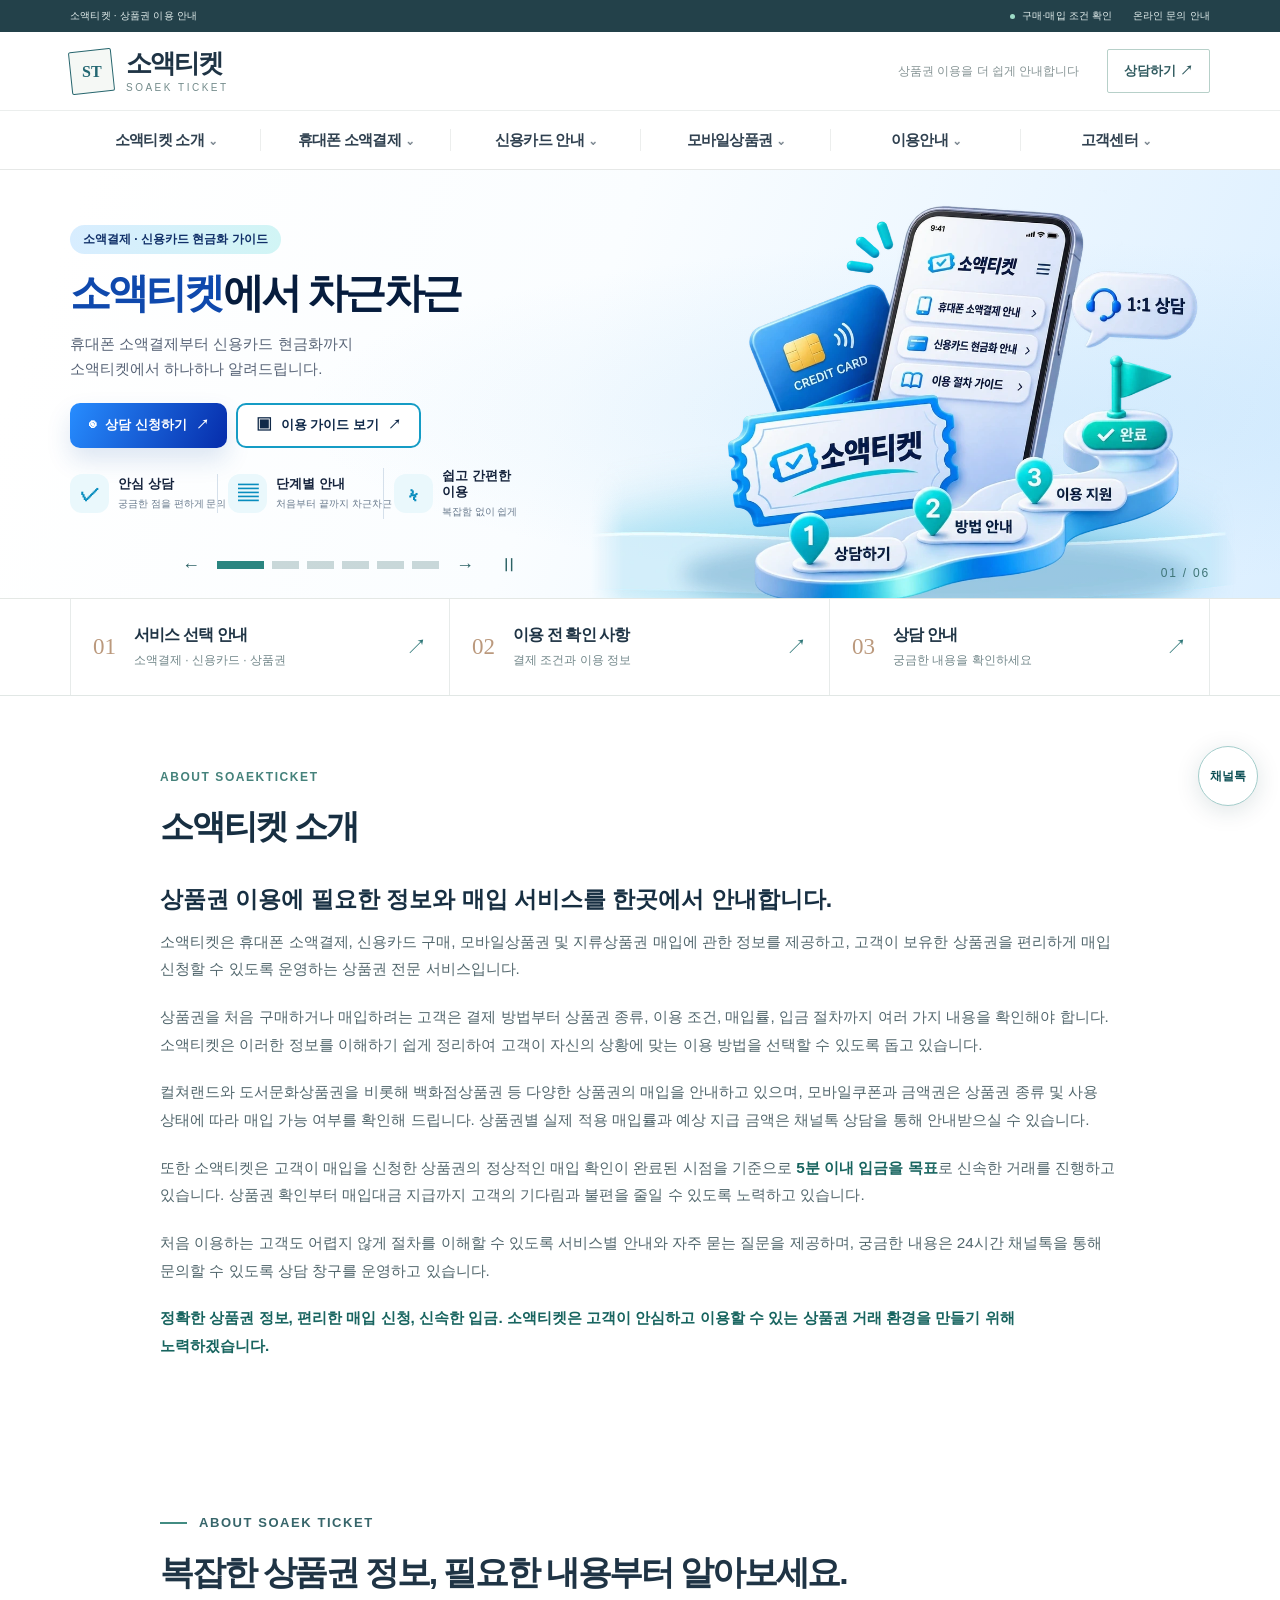
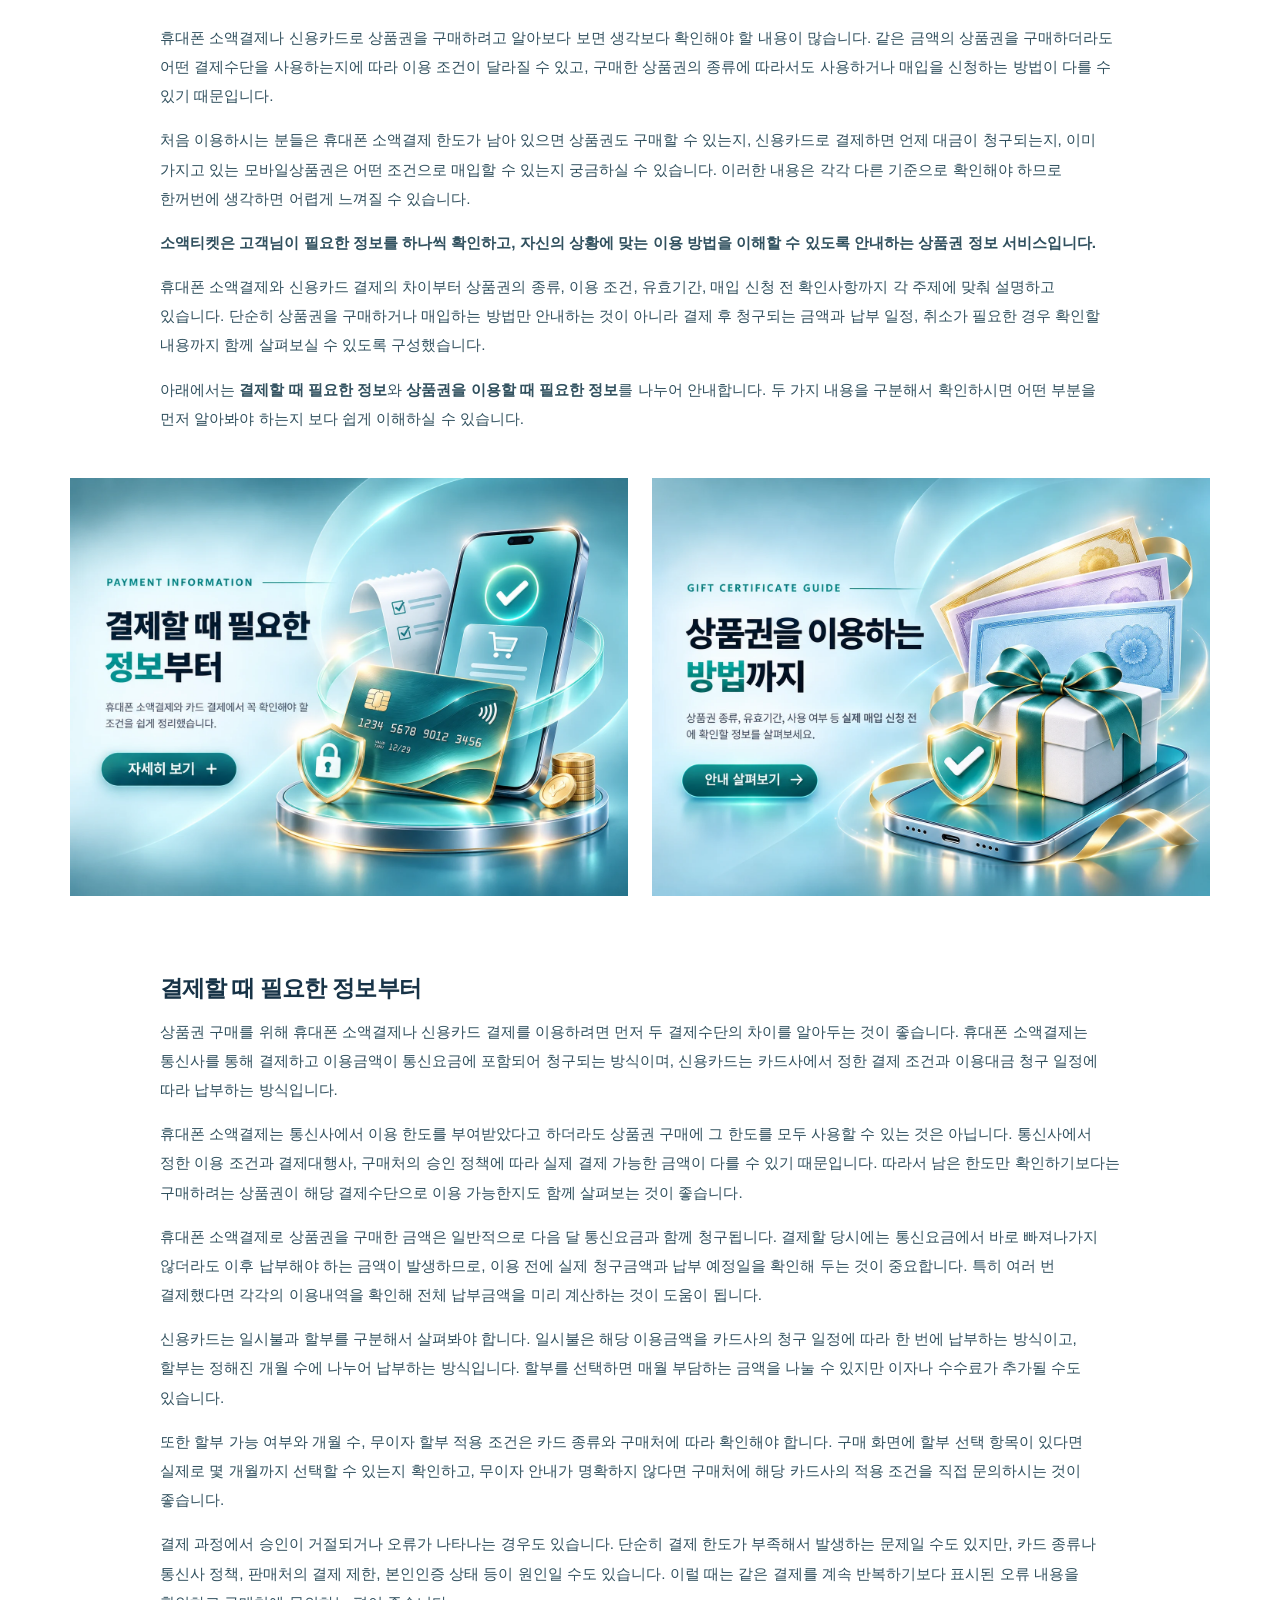
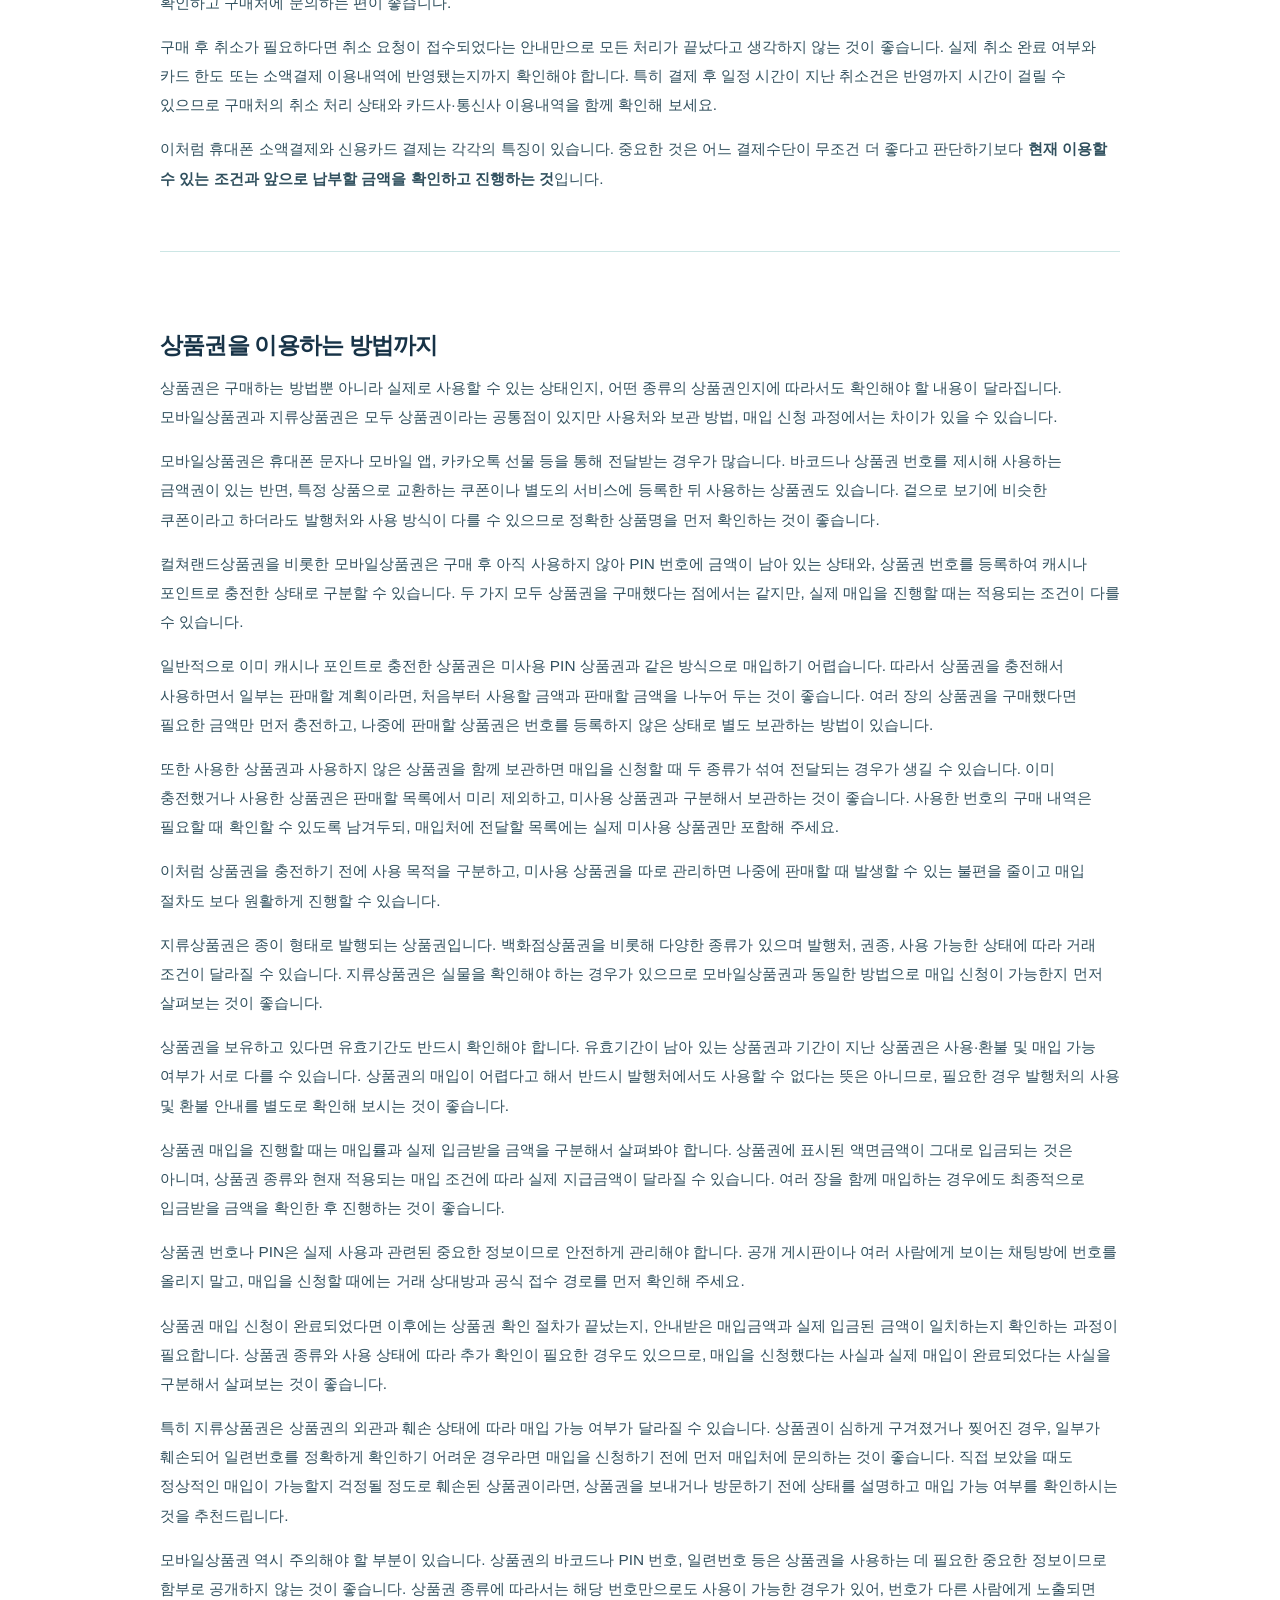
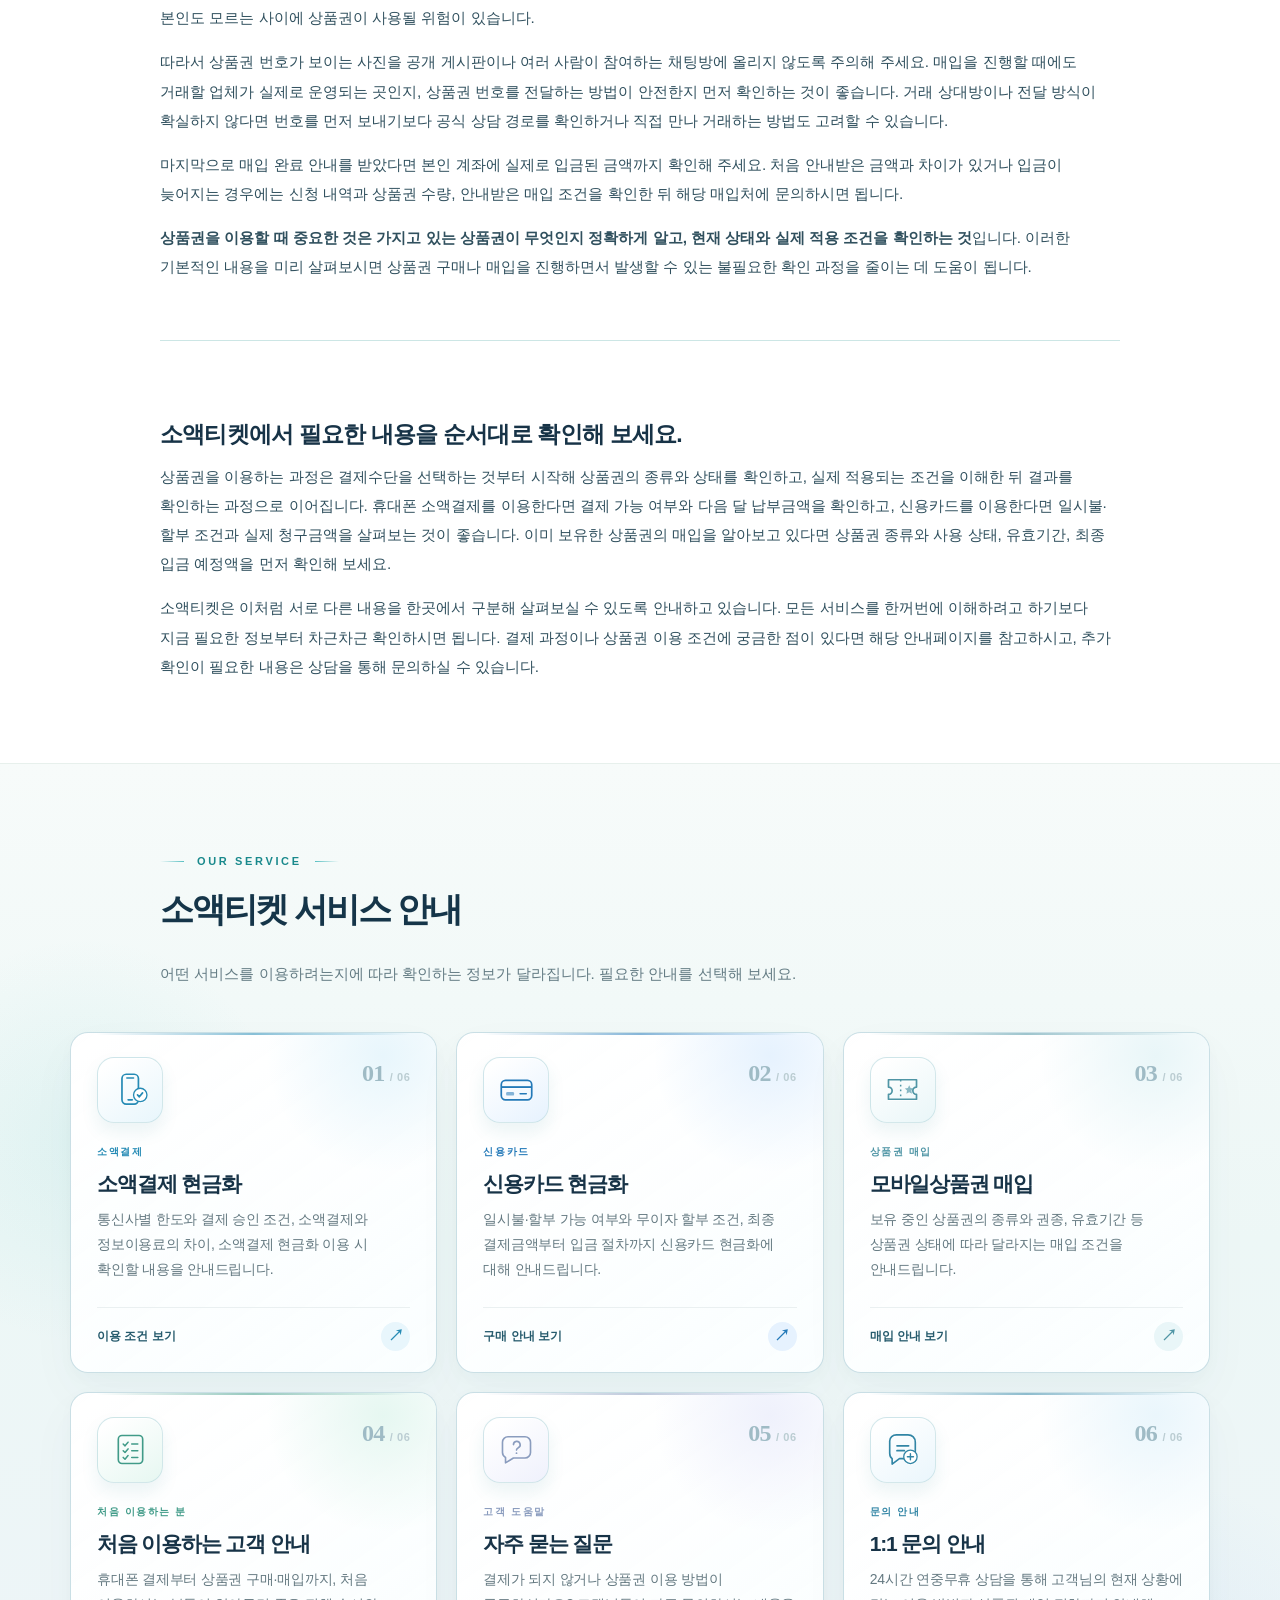
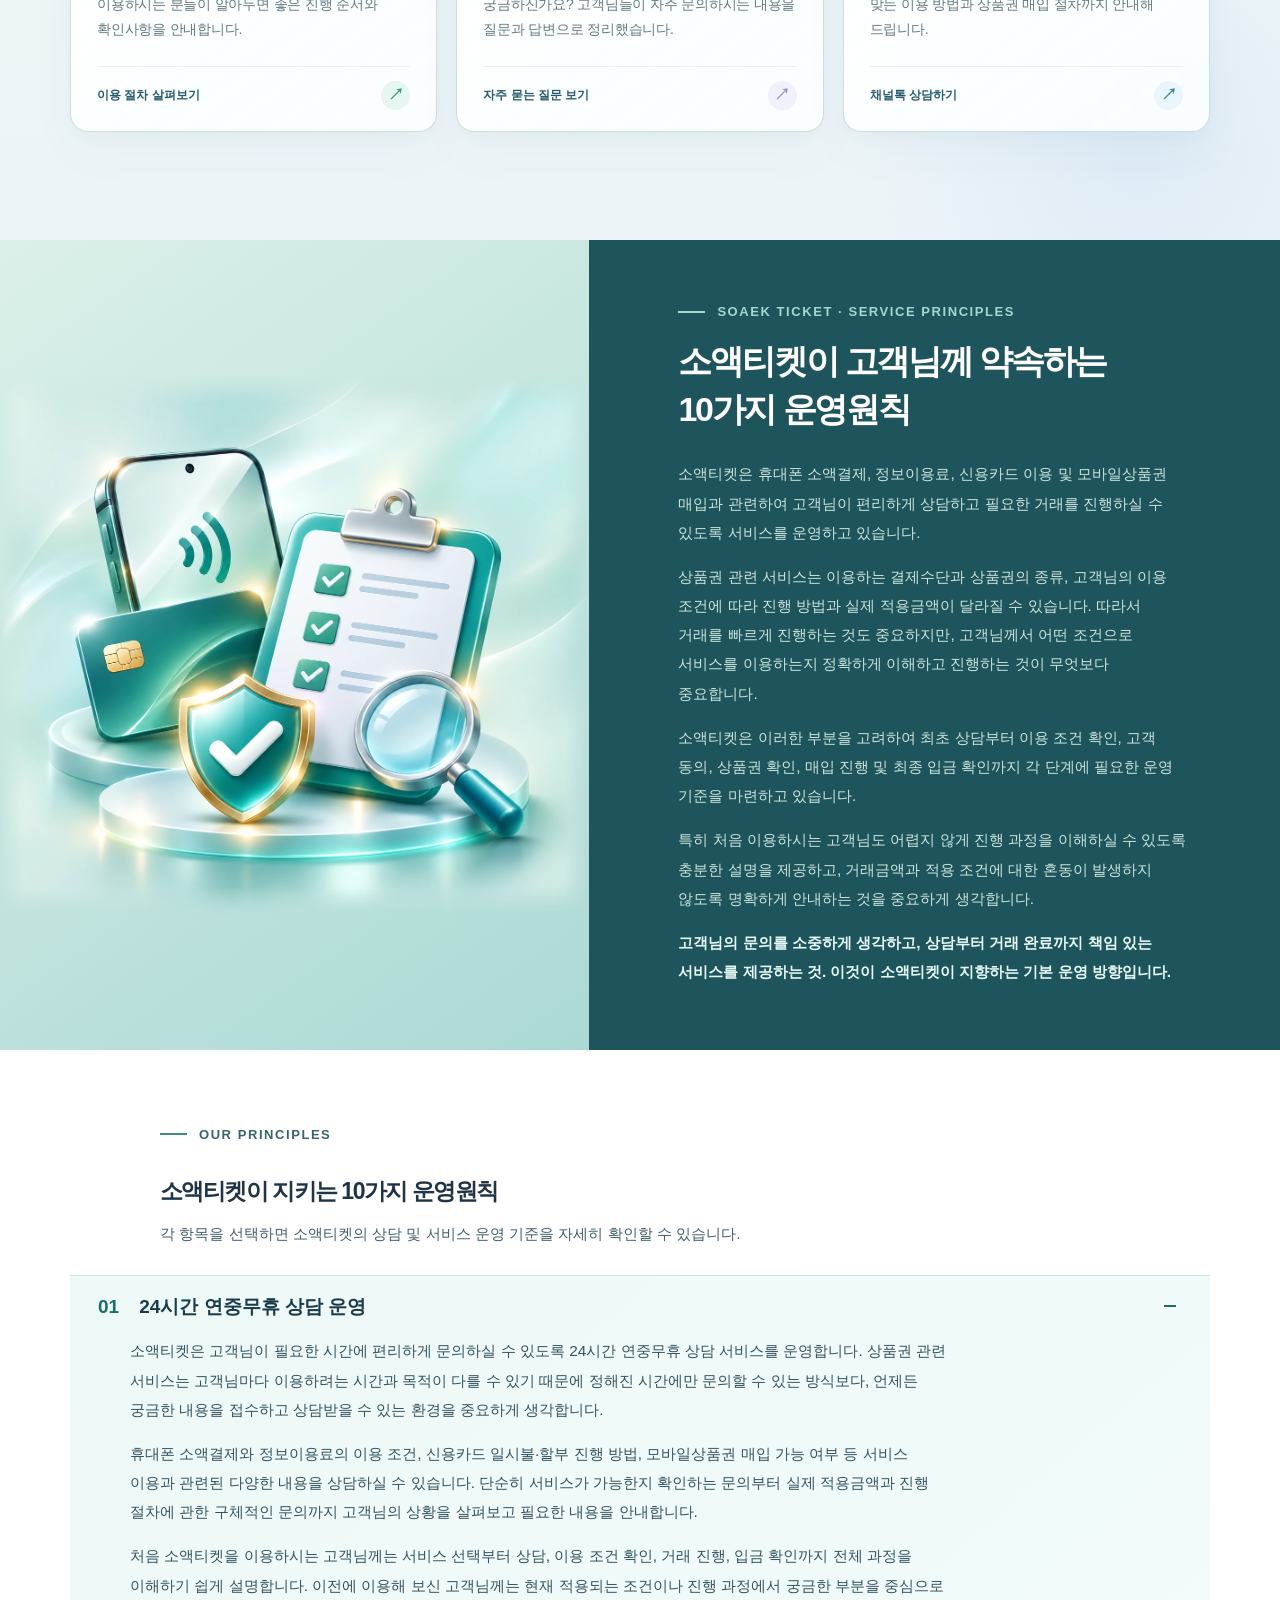
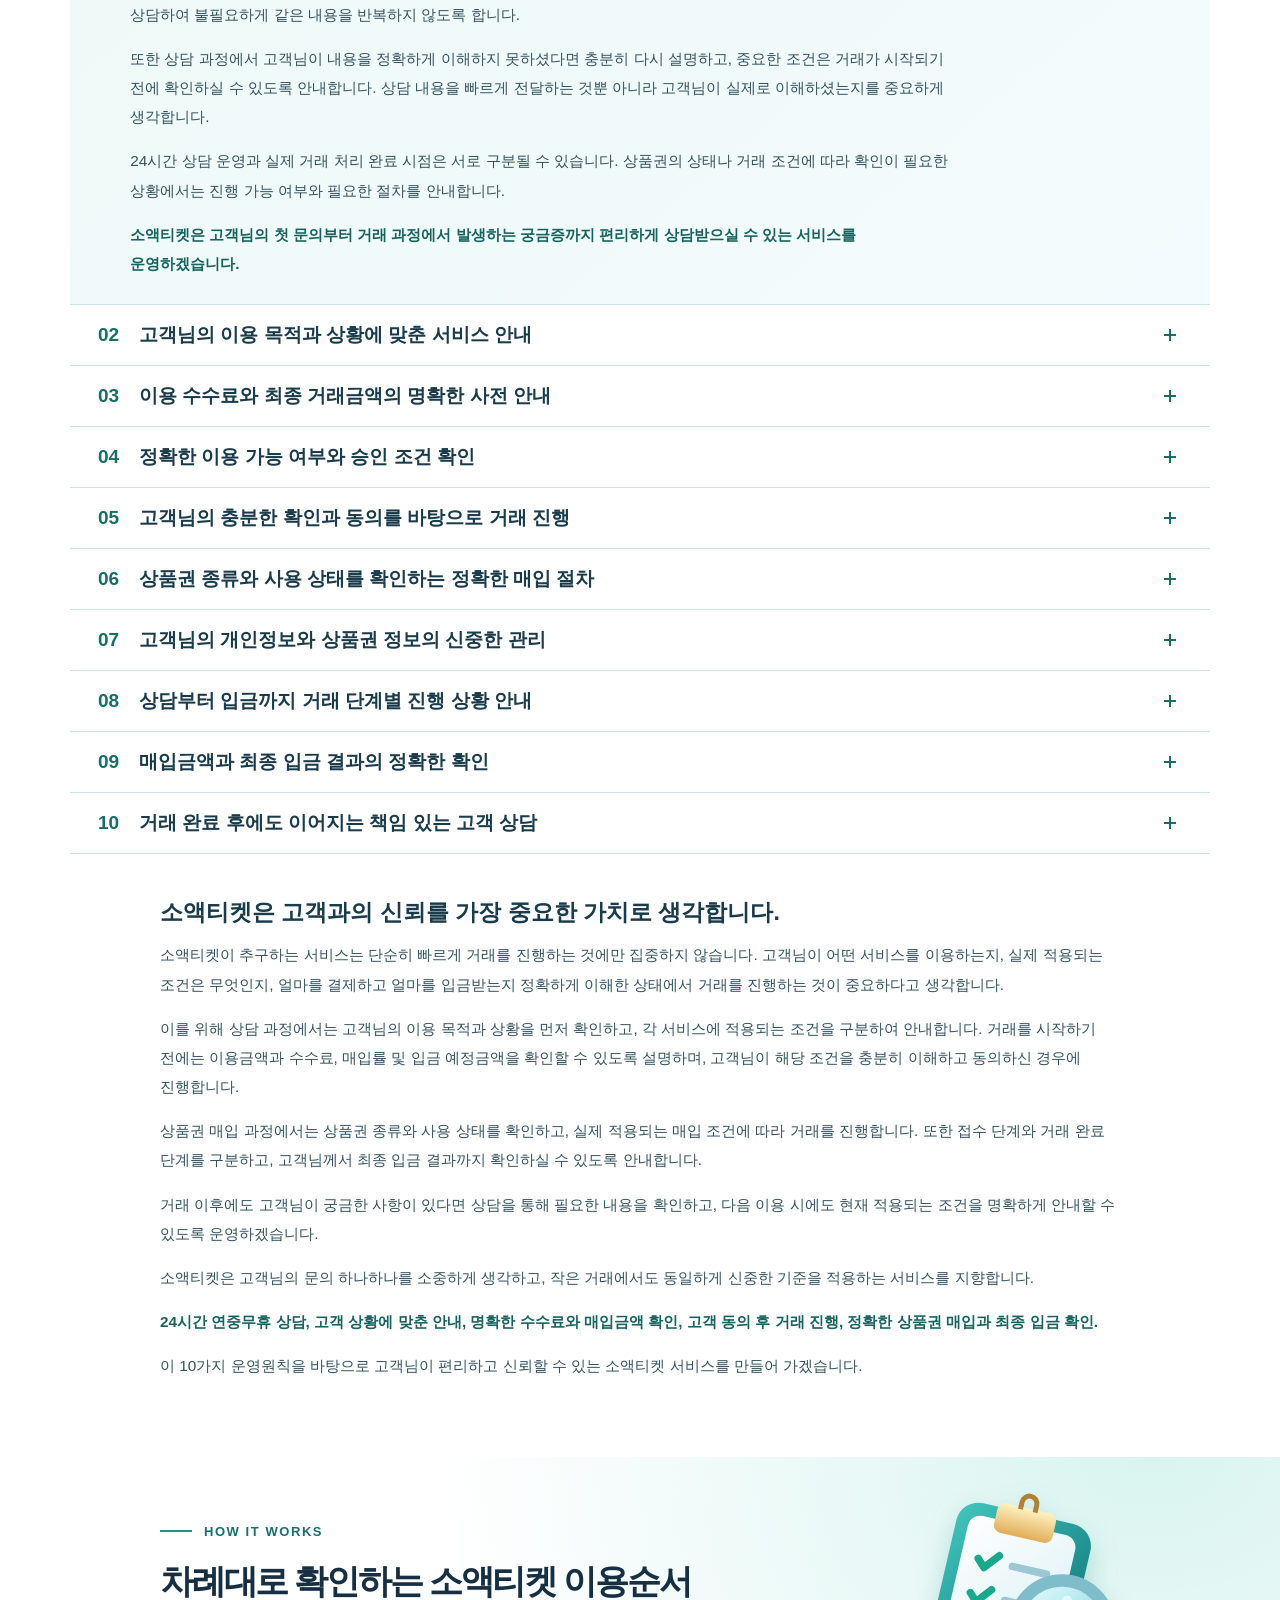
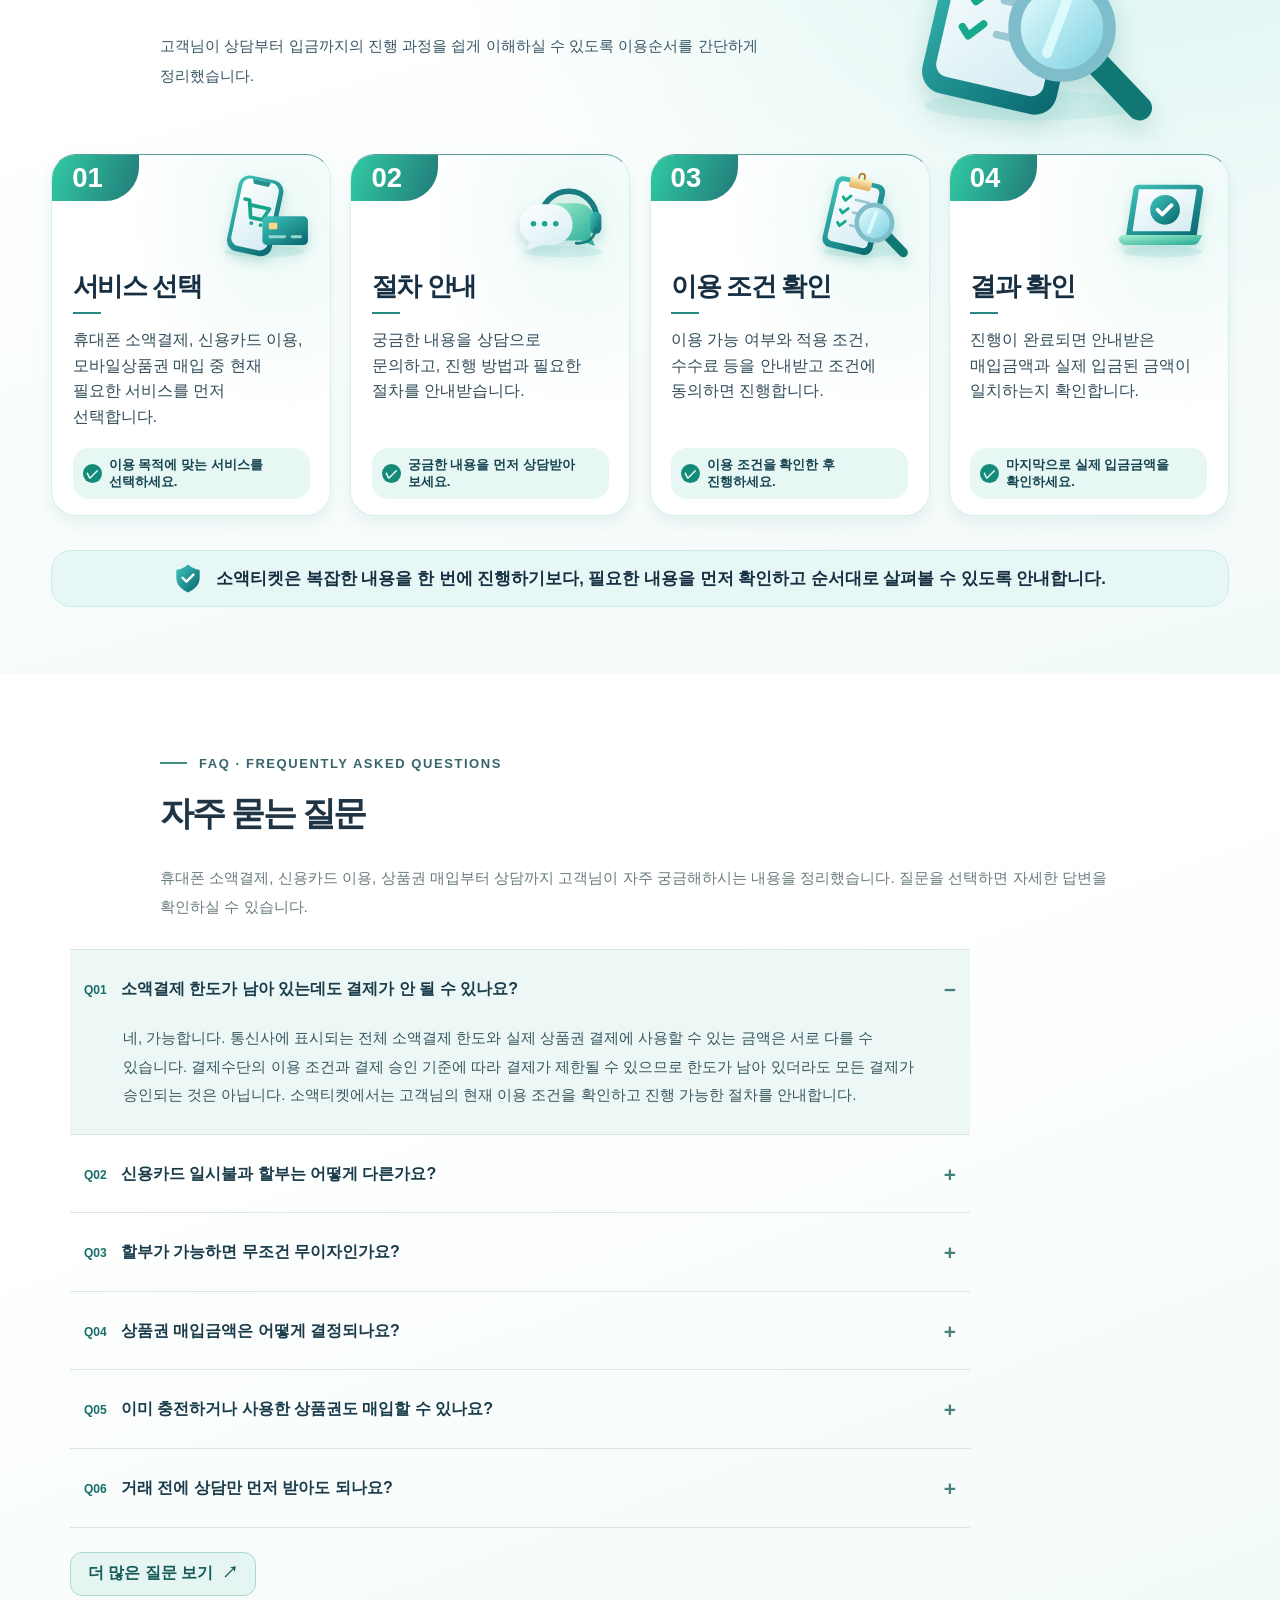
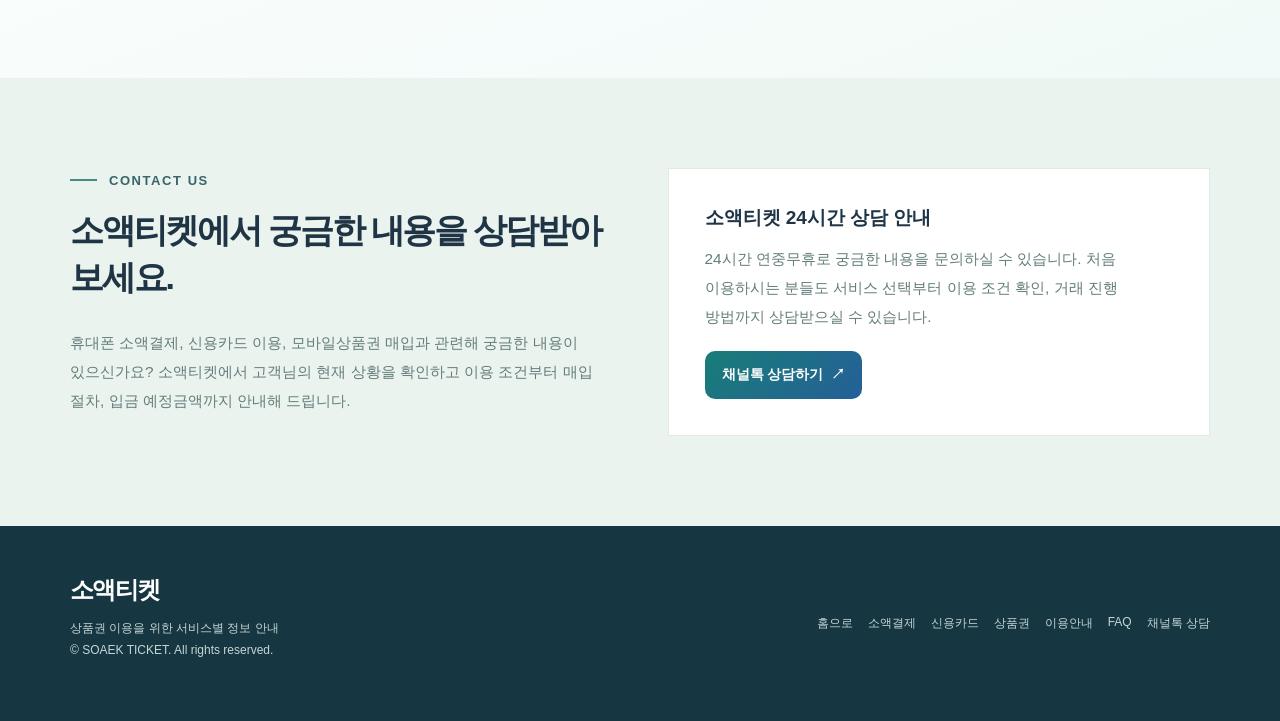
==== public/index.html @ 2aca32f8 "Add standalone Soaekticket introduction section" ====
<!DOCTYPE html><html lang="ko"><head><meta charset="utf-8"><meta name="viewport" content="width=device-width, initial-scale=1"><meta name="theme-color" content="#23414a"><meta name="robots" content="noindex,nofollow"><title>상품권 이용 안내 | 소액티켓</title><meta name="description" content="휴대폰 소액결제, 신용카드 상품권 구매, 모바일상품권 매입을 소액티켓에서 안내합니다."><link rel="stylesheet" href="assets/site.css"><script src="assets/site.js" defer></script></head><body><div class="utility"><div class="wrap"><span>소액티켓 · 상품권 이용 안내</span><div class="line"><span><i class="dot"></i>구매·매입 조건 확인</span><a href="faq.html#contact">온라인 문의 안내</a></div></div></div><header class="header site-header"><div class="wrap header-in brand-header"><a class="brand" href="index.html" aria-label="소액티켓 메인으로 이동"><span aria-hidden="true" class="brand-mark"><span>ST</span></span><span><span class="brand-name">소액티켓</span><span class="brand-en" style="display:block">SOAEK TICKET</span></span></a><div class="header-right"><span class="header-quiet">상품권 이용을 더 쉽게 안내합니다</span><a class="header-cta" href="https://koreagiftcard.channel.io/home?page=소액티켓" target="_blank" rel="noopener noreferrer" data-channel-talk>상담하기 <span aria-hidden="true">↗</span></a></div><button class="menu-toggle mobile-nav-toggle" aria-controls="menu-shell" aria-expanded="false" aria-label="전체 메뉴 열기" type="button"><span></span><span></span><span></span></button></div><div class="menu-shell" id="menu-shell"><nav class="primary-navigation wrap" aria-label="전체 서비스 메뉴"><div class="primary-item" data-menu-group="brand"><button type="button" class="primary-tab" data-menu-trigger="brand" aria-expanded="false" aria-controls="mega-menu">소액티켓 소개<span class="tab-caret" aria-hidden="true">⌄</span></button><div class="mobile-submenu"><a class="mobile-sub-link" href="/#about-soaekticket">소액티켓 소개</a><a class="mobile-sub-link" href="index.html#standards">서비스 운영 원칙</a><a class="mobile-sub-link" href="/#process">소액티켓 이용순서</a></div></div><div class="primary-item" data-menu-group="mobile"><button type="button" class="primary-tab" data-menu-trigger="mobile" aria-expanded="false" aria-controls="mega-menu">휴대폰 소액결제<span class="tab-caret" aria-hidden="true">⌄</span></button><div class="mobile-submenu"><a class="mobile-sub-link" href="mobile-payment.html#overview">서비스 안내</a><a class="mobile-sub-link" href="mobile-payment.html#limits">결제 한도</a><a class="mobile-sub-link" href="mobile-payment.html#troubleshooting">승인 제한·오류</a><a class="mobile-sub-link" href="mobile-payment.html#billing">청구·납부 정보</a></div></div><div class="primary-item" data-menu-group="credit"><button type="button" class="primary-tab" data-menu-trigger="credit" aria-expanded="false" aria-controls="mega-menu">신용카드 안내<span class="tab-caret" aria-hidden="true">⌄</span></button><div class="mobile-submenu"><a class="mobile-sub-link" href="credit-card.html#overview">상품권 카드 구매</a><a class="mobile-sub-link" href="credit-card.html#methods">일시불·할부 안내</a><a class="mobile-sub-link" href="credit-card.html#fees">결제 금액·무이자</a><a class="mobile-sub-link" href="credit-card.html#supported">카드별 이용 조건</a></div></div><div class="primary-item" data-menu-group="gift"><button type="button" class="primary-tab" data-menu-trigger="gift" aria-expanded="false" aria-controls="mega-menu">모바일상품권<span class="tab-caret" aria-hidden="true">⌄</span></button><div class="mobile-submenu"><a class="mobile-sub-link" href="giftcard.html#overview">상품권 매입 안내</a><a class="mobile-sub-link" href="giftcard.html#types">상품권 종류·권종</a><a class="mobile-sub-link" href="giftcard.html#condition">유효기간·사용 상태</a><a class="mobile-sub-link" href="giftcard.html#payout">매입금액·입금 확인</a></div></div><div class="primary-item" data-menu-group="usage"><button type="button" class="primary-tab" data-menu-trigger="usage" aria-expanded="false" aria-controls="mega-menu">이용안내<span class="tab-caret" aria-hidden="true">⌄</span></button><div class="mobile-submenu"><a class="mobile-sub-link" href="guide.html#steps">전체 이용 절차</a><a class="mobile-sub-link" href="guide.html#before">이용 전 점검</a><a class="mobile-sub-link" href="guide.html#result">거래 결과 확인</a><a class="mobile-sub-link" href="guide.html#privacy">안전한 정보 전달</a></div></div><div class="primary-item" data-menu-group="support"><button type="button" class="primary-tab" data-menu-trigger="support" aria-expanded="false" aria-controls="mega-menu">고객센터<span class="tab-caret" aria-hidden="true">⌄</span></button><div class="mobile-submenu"><a class="mobile-sub-link" href="faq.html#questions">자주 묻는 질문</a><a class="mobile-sub-link" href="faq.html#contact">상담 안내</a></div></div></nav><div class="mega-menu" id="mega-menu" aria-hidden="true"><div class="mega-menu-inner wrap"><div class="mega-grid"><section class="mega-column" data-menu-column="brand" aria-label="소액티켓 소개"><a class="mega-col-heading" href="index.html#about">소액티켓 소개</a><div class="mega-list"><a class="mega-sub-link" href="/#about-soaekticket">소액티켓 소개</a><a class="mega-sub-link" href="index.html#standards">서비스 운영 원칙</a><a class="mega-sub-link" href="/#process">소액티켓 이용순서</a></div></section><section class="mega-column" data-menu-column="mobile" aria-label="휴대폰 소액결제"><a class="mega-col-heading" href="mobile-payment.html#overview">휴대폰 소액결제</a><div class="mega-list"><a class="mega-sub-link" href="mobile-payment.html#overview">서비스 안내</a><a class="mega-sub-link" href="mobile-payment.html#limits">결제 한도</a><a class="mega-sub-link" href="mobile-payment.html#troubleshooting">승인 제한·오류</a><a class="mega-sub-link" href="mobile-payment.html#billing">청구·납부 정보</a></div></section><section class="mega-column" data-menu-column="credit" aria-label="신용카드 안내"><a class="mega-col-heading" href="credit-card.html#overview">신용카드 안내</a><div class="mega-list"><a class="mega-sub-link" href="credit-card.html#overview">상품권 카드 구매</a><a class="mega-sub-link" href="credit-card.html#methods">일시불·할부 안내</a><a class="mega-sub-link" href="credit-card.html#fees">결제 금액·무이자</a><a class="mega-sub-link" href="credit-card.html#supported">카드별 이용 조건</a></div></section><section class="mega-column" data-menu-column="gift" aria-label="모바일상품권"><a class="mega-col-heading" href="giftcard.html#overview">모바일상품권</a><div class="mega-list"><a class="mega-sub-link" href="giftcard.html#overview">상품권 매입 안내</a><a class="mega-sub-link" href="giftcard.html#types">상품권 종류·권종</a><a class="mega-sub-link" href="giftcard.html#condition">유효기간·사용 상태</a><a class="mega-sub-link" href="giftcard.html#payout">매입금액·입금 확인</a></div></section><section class="mega-column" data-menu-column="usage" aria-label="이용안내"><a class="mega-col-heading" href="guide.html#steps">이용안내</a><div class="mega-list"><a class="mega-sub-link" href="guide.html#steps">전체 이용 절차</a><a class="mega-sub-link" href="guide.html#before">이용 전 점검</a><a class="mega-sub-link" href="guide.html#result">거래 결과 확인</a><a class="mega-sub-link" href="guide.html#privacy">안전한 정보 전달</a></div></section><section class="mega-column" data-menu-column="support" aria-label="고객센터"><a class="mega-col-heading" href="faq.html#questions">고객센터</a><div class="mega-list"><a class="mega-sub-link" href="faq.html#questions">자주 묻는 질문</a><a class="mega-sub-link" href="faq.html#contact">상담 안내</a></div></section></div></div></div></div></header><main id="top" class="home-document">
<section aria-label="소액티켓 대표 배너" class="hero">
<div aria-hidden="false" class="hero-slide hero-slide-intro hero-slide-original on">
  <div class="hero-inner">
    <div class="hero-copy">
      <div class="hero-over hero-over-pill">소액결제 · 신용카드 현금화 가이드</div>
      <h1 class="hero-reference-title"><em>소액티켓</em>에서 차근차근</h1>
      <p class="hero-desc">휴대폰 소액결제부터 신용카드 현금화까지<br>소액티켓에서 하나하나 알려드립니다.</p>
      <div class="hero-intro-actions">
        <a class="hero-cta hero-cta-primary" href="faq.html#contact"><span class="hero-cta-ico" aria-hidden="true">◉</span> 상담 신청하기 <span aria-hidden="true">↗</span></a>
        <a class="hero-cta hero-cta-secondary" href="guide.html#steps"><span class="hero-cta-ico" aria-hidden="true">▣</span> 이용 가이드 보기 <span aria-hidden="true">↗</span></a>
      </div>
      <div class="hero-intro-trust" aria-label="소액티켓 서비스 안내">
        <span><b class="hero-trust-icon">✓</b><span><strong>안심 상담</strong><small>궁금한 점을 편하게 문의</small></span></span>
        <span><b class="hero-trust-icon">▤</b><span><strong>단계별 안내</strong><small>처음부터 끝까지 차근차근</small></span></span>
        <span><b class="hero-trust-icon">ϟ</b><span><strong>쉽고 간편한 이용</strong><small>복잡함 없이 쉽게</small></span></span>
      </div>
    </div>
    <div class="hero-intro-art">
      <img src="assets/soaekticket-hero-01.webp" alt="소액티켓 휴대폰, 카드, 상품권과 3단계 이용 흐름을 표현한 3D 일러스트" width="1200" height="800">
    </div>
  </div>
</div>
<div aria-hidden="true" class="hero-slide" data-color="peach"><div class="hero-inner"><div class="hero-copy"><div class="hero-over">MOBILE PAYMENT</div><h1>휴대폰으로 결제하기 전,<br/><em>가능한 조건부터</em><br/>확인하세요.</h1><p class="hero-desc">남은 소액결제 한도와 실제 결제 승인 여부는 다를 수 있습니다.<br/>구매 전 확인할 사항을 쉽게 안내합니다.</p><a class="hero-link" href="mobile-payment.html#overview">소액결제 안내 보기 <strong>↗</strong></a></div><div class="hero-payment-art"><img src="assets/soaekticket-hero-02.webp" width="800" height="540" alt="스마트폰과 카드로 표현한 휴대폰 소액결제 이용 안내"></div></div></div>
<div aria-hidden="true" class="hero-slide" data-color="blue"><div class="hero-inner"><div class="hero-copy"><div class="hero-over">CREDIT CARD GUIDE</div><h1>일시불과 할부,<br/><em>카드 결제 방식의</em><br/>차이를 알아보세요.</h1><p class="hero-desc">사용할 카드와 결제 조건, 청구 시점까지.<br/>상품권 구매 전에 필요한 내용을 정리했습니다.</p><a class="hero-link" href="credit-card.html#overview">신용카드 안내 보기 <strong>↗</strong></a></div><div class="hero-credit-art"><img src="assets/soaekticket-hero-03.webp" width="1254" height="1065" alt="신용카드와 달력으로 표현한 카드 결제 안내"></div></div></div>
<div aria-hidden="true" class="hero-slide" data-color="lavender"><div class="hero-inner"><div class="hero-copy"><div class="hero-over">GIFT CERTIFICATE</div><h1>받아두었던 상품권,<br/><em>사용 상태와 권종을</em><br/>살펴보세요.</h1><p class="hero-desc">모바일상품권과 지류상품권의 종류, 유효기간, 사용 상태에 따라<br/>매입 가능 여부와 조건이 달라질 수 있습니다.</p><a class="hero-link" href="giftcard.html#overview">상품권 매입 안내 <strong>↗</strong></a></div><div class="hero-scene hero-slide04-art">
  <img src="assets/soaekticket-hero-04.webp" width="1135" height="560"
       alt="모바일상품권과 지류상품권의 종류, 사용 상태와 유효기간 확인을 표현한 3D 이미지"
       decoding="async" />
</div></div></div>
<div aria-hidden="true" class="hero-slide" data-color="sand"><div class="hero-inner"><div class="hero-copy"><div class="hero-over">HOW TO USE</div><h1>처음 이용하셔도<br/><em>순서대로 따라가면</em><br/>어렵지 않습니다.</h1><p class="hero-desc">정보 확인부터 상담, 조건 안내, 결과 확인까지.<br/>필요한 절차를 단계별로 살펴보세요.</p><a class="hero-link" href="guide.html#steps">이용 절차 확인하기 <strong>↗</strong></a></div><div class="hero-guide-art"><img src="assets/soaekticket-hero-05.webp" width="1175" height="628" alt="체크리스트와 세 단계로 표현한 소액티켓 이용 절차" decoding="async"></div></div></div>
<div aria-hidden="true" class="hero-slide" data-color="green"><div class="hero-inner"><div class="hero-copy"><div class="hero-over">HERE TO HELP</div><h1>궁금한 내용이 있다면<br/><em>먼저 확인하고</em><br/>결정하세요.</h1><p class="hero-desc">정확한 거래 조건을 확인하는 과정이 우선입니다.<br/>소액티켓은 이해하기 쉬운 상품권 정보 안내를 지향합니다.</p><a class="hero-link" href="faq.html#questions">자주 묻는 질문 보기 <strong>↗</strong></a></div><div class="hero-faq-art"><img src="assets/soaekticket-hero-06.webp" width="1310" height="724" alt="노트북과 체크리스트로 표현한 자주 묻는 질문 안내" decoding="async"></div></div></div>
<div class="hero-controls"><button aria-label="이전 배너" id="prev">←</button><div aria-label="배너 선택" class="hero-dots" role="tablist"></div><button aria-label="다음 배너" id="next">→</button><button aria-label="자동 넘김 일시정지" id="pause">Ⅱ</button></div><span class="hero-index"><span id="current">01</span> / 06</span>
</section>
<div class="quick-strip"><div class="wrap"><a href="#services"><span class="quick-num">01</span><span><b>서비스 선택 안내</b><small>소액결제 · 신용카드 · 상품권</small></span><span class="quick-arrow">↗</span></a><a href="#standards"><span class="quick-num">02</span><span><b>이용 전 확인 사항</b><small>결제 조건과 이용 정보</small></span><span class="quick-arrow">↗</span></a><a href="#contact"><span class="quick-num">03</span><span><b>상담 안내</b><small>궁금한 내용을 확인하세요</small></span><span class="quick-arrow">↗</span></a></div></div>
<section class="sub-section home-intro" id="about-soaekticket" aria-labelledby="home-intro-heading">
  <div class="wrap">
    <div class="section-eyebrow">ABOUT SOAEKTICKET</div>
    <h2 class="sub-heading" id="home-intro-heading">소액티켓 소개</h2>
    <div class="home-intro-copy">
      <h3>상품권 이용에 필요한 정보와 매입 서비스를 한곳에서 안내합니다.</h3>
      <p>소액티켓은 휴대폰 소액결제, 신용카드 구매, 모바일상품권 및 지류상품권 매입에 관한 정보를 제공하고, 고객이 보유한 상품권을 편리하게 매입 신청할 수 있도록 운영하는 상품권 전문 서비스입니다.</p>
      <p>상품권을 처음 구매하거나 매입하려는 고객은 결제 방법부터 상품권 종류, 이용 조건, 매입률, 입금 절차까지 여러 가지 내용을 확인해야 합니다. 소액티켓은 이러한 정보를 이해하기 쉽게 정리하여 고객이 자신의 상황에 맞는 이용 방법을 선택할 수 있도록 돕고 있습니다.</p>
      <p>컬쳐랜드와 도서문화상품권을 비롯해 백화점상품권 등 다양한 상품권의 매입을 안내하고 있으며, 모바일쿠폰과 금액권은 상품권 종류 및 사용 상태에 따라 매입 가능 여부를 확인해 드립니다. 상품권별 실제 적용 매입률과 예상 지급 금액은 채널톡 상담을 통해 안내받으실 수 있습니다.</p>
      <p>또한 소액티켓은 고객이 매입을 신청한 상품권의 정상적인 매입 확인이 완료된 시점을 기준으로 <strong>5분 이내 입금을 목표</strong>로 신속한 거래를 진행하고 있습니다. 상품권 확인부터 매입대금 지급까지 고객의 기다림과 불편을 줄일 수 있도록 노력하고 있습니다.</p>
      <p>처음 이용하는 고객도 어렵지 않게 절차를 이해할 수 있도록 서비스별 안내와 자주 묻는 질문을 제공하며, 궁금한 내용은 24시간 채널톡을 통해 문의할 수 있도록 상담 창구를 운영하고 있습니다.</p>
      <p><strong>정확한 상품권 정보, 편리한 매입 신청, 신속한 입금. 소액티켓은 고객이 안심하고 이용할 수 있는 상품권 거래 환경을 만들기 위해 노력하겠습니다.</strong></p>
    </div>
  </div>
</section>
<section class="section" id="about"><div class="wrap"><div class="eyebrow">ABOUT SOAEK TICKET</div><h2 class="section-title">복잡한 상품권 정보, 필요한 내용부터 알아보세요.</h2>
<div class="about-copy about-intro">
  <p>휴대폰 소액결제나 신용카드로 상품권을 구매하려고 알아보다 보면 생각보다 확인해야 할 내용이 많습니다. 같은 금액의 상품권을 구매하더라도 어떤 결제수단을 사용하는지에 따라 이용 조건이 달라질 수 있고, 구매한 상품권의 종류에 따라서도 사용하거나 매입을 신청하는 방법이 다를 수 있기 때문입니다.</p>
  <p>처음 이용하시는 분들은 휴대폰 소액결제 한도가 남아 있으면 상품권도 구매할 수 있는지, 신용카드로 결제하면 언제 대금이 청구되는지, 이미 가지고 있는 모바일상품권은 어떤 조건으로 매입할 수 있는지 궁금하실 수 있습니다. 이러한 내용은 각각 다른 기준으로 확인해야 하므로 한꺼번에 생각하면 어렵게 느껴질 수 있습니다.</p>
  <p><strong>소액티켓은 고객님이 필요한 정보를 하나씩 확인하고, 자신의 상황에 맞는 이용 방법을 이해할 수 있도록 안내하는 상품권 정보 서비스입니다.</strong></p>
  <p>휴대폰 소액결제와 신용카드 결제의 차이부터 상품권의 종류, 이용 조건, 유효기간, 매입 신청 전 확인사항까지 각 주제에 맞춰 설명하고 있습니다. 단순히 상품권을 구매하거나 매입하는 방법만 안내하는 것이 아니라 결제 후 청구되는 금액과 납부 일정, 취소가 필요한 경우 확인할 내용까지 함께 살펴보실 수 있도록 구성했습니다.</p>
  <p>아래에서는 <strong>결제할 때 필요한 정보</strong>와 <strong>상품권을 이용할 때 필요한 정보</strong>를 나누어 안내합니다. 두 가지 내용을 구분해서 확인하시면 어떤 부분을 먼저 알아봐야 하는지 보다 쉽게 이해하실 수 있습니다.</p>
</div>
<div class="features">
  <a class="feature-card-link" href="#about-payment-heading">
    <img src="assets/payment-information-card-v3.webp" width="1448" height="1086"
         alt="결제할 때 필요한 정보부터. 휴대폰 소액결제와 카드 결제에서 꼭 확인해야 할 조건을 쉽게 정리했습니다. 소액결제 안내 자세히 보기."
         loading="lazy" decoding="async">
  </a>
  <a class="feature-card-link" href="giftcard.html#overview">
    <img src="assets/gift-certificate-card-v3.webp" width="1448" height="1086"
         alt="상품권을 이용하는 방법까지. 상품권 종류, 유효기간, 사용 여부 등 실제 매입 신청 전에 확인할 정보를 살펴보세요. 상품권 안내 살펴보기."
         loading="lazy" decoding="async">
  </a>
</div>
<div class="about-copy about-details">
  <section aria-labelledby="about-payment-heading">
    <h3 id="about-payment-heading">결제할 때 필요한 정보부터</h3>
    <p>상품권 구매를 위해 휴대폰 소액결제나 신용카드 결제를 이용하려면 먼저 두 결제수단의 차이를 알아두는 것이 좋습니다. 휴대폰 소액결제는 통신사를 통해 결제하고 이용금액이 통신요금에 포함되어 청구되는 방식이며, 신용카드는 카드사에서 정한 결제 조건과 이용대금 청구 일정에 따라 납부하는 방식입니다.</p>
    <p>휴대폰 소액결제는 통신사에서 이용 한도를 부여받았다고 하더라도 상품권 구매에 그 한도를 모두 사용할 수 있는 것은 아닙니다. 통신사에서 정한 이용 조건과 결제대행사, 구매처의 승인 정책에 따라 실제 결제 가능한 금액이 다를 수 있기 때문입니다. 따라서 남은 한도만 확인하기보다는 구매하려는 상품권이 해당 결제수단으로 이용 가능한지도 함께 살펴보는 것이 좋습니다.</p>
    <p>휴대폰 소액결제로 상품권을 구매한 금액은 일반적으로 다음 달 통신요금과 함께 청구됩니다. 결제할 당시에는 통신요금에서 바로 빠져나가지 않더라도 이후 납부해야 하는 금액이 발생하므로, 이용 전에 실제 청구금액과 납부 예정일을 확인해 두는 것이 중요합니다. 특히 여러 번 결제했다면 각각의 이용내역을 확인해 전체 납부금액을 미리 계산하는 것이 도움이 됩니다.</p>
    <p>신용카드는 일시불과 할부를 구분해서 살펴봐야 합니다. 일시불은 해당 이용금액을 카드사의 청구 일정에 따라 한 번에 납부하는 방식이고, 할부는 정해진 개월 수에 나누어 납부하는 방식입니다. 할부를 선택하면 매월 부담하는 금액을 나눌 수 있지만 이자나 수수료가 추가될 수도 있습니다.</p>
    <p>또한 할부 가능 여부와 개월 수, 무이자 할부 적용 조건은 카드 종류와 구매처에 따라 확인해야 합니다. 구매 화면에 할부 선택 항목이 있다면 실제로 몇 개월까지 선택할 수 있는지 확인하고, 무이자 안내가 명확하지 않다면 구매처에 해당 카드사의 적용 조건을 직접 문의하시는 것이 좋습니다.</p>
    <p>결제 과정에서 승인이 거절되거나 오류가 나타나는 경우도 있습니다. 단순히 결제 한도가 부족해서 발생하는 문제일 수도 있지만, 카드 종류나 통신사 정책, 판매처의 결제 제한, 본인인증 상태 등이 원인일 수도 있습니다. 이럴 때는 같은 결제를 계속 반복하기보다 표시된 오류 내용을 확인하고 구매처에 문의하는 편이 좋습니다.</p>
    <p>구매 후 취소가 필요하다면 취소 요청이 접수되었다는 안내만으로 모든 처리가 끝났다고 생각하지 않는 것이 좋습니다. 실제 취소 완료 여부와 카드 한도 또는 소액결제 이용내역에 반영됐는지까지 확인해야 합니다. 특히 결제 후 일정 시간이 지난 취소건은 반영까지 시간이 걸릴 수 있으므로 구매처의 취소 처리 상태와 카드사·통신사 이용내역을 함께 확인해 보세요.</p>
    <p>이처럼 휴대폰 소액결제와 신용카드 결제는 각각의 특징이 있습니다. 중요한 것은 어느 결제수단이 무조건 더 좋다고 판단하기보다 <strong>현재 이용할 수 있는 조건과 앞으로 납부할 금액을 확인하고 진행하는 것</strong>입니다.</p>
  </section>
  <section aria-labelledby="about-gift-heading">
    <h3 id="about-gift-heading">상품권을 이용하는 방법까지</h3>
    <p>상품권은 구매하는 방법뿐 아니라 실제로 사용할 수 있는 상태인지, 어떤 종류의 상품권인지에 따라서도 확인해야 할 내용이 달라집니다. 모바일상품권과 지류상품권은 모두 상품권이라는 공통점이 있지만 사용처와 보관 방법, 매입 신청 과정에서는 차이가 있을 수 있습니다.</p>
    <p>모바일상품권은 휴대폰 문자나 모바일 앱, 카카오톡 선물 등을 통해 전달받는 경우가 많습니다. 바코드나 상품권 번호를 제시해 사용하는 금액권이 있는 반면, 특정 상품으로 교환하는 쿠폰이나 별도의 서비스에 등록한 뒤 사용하는 상품권도 있습니다. 겉으로 보기에 비슷한 쿠폰이라고 하더라도 발행처와 사용 방식이 다를 수 있으므로 정확한 상품명을 먼저 확인하는 것이 좋습니다.</p>
    <p>컬쳐랜드상품권을 비롯한 모바일상품권은 구매 후 아직 사용하지 않아 PIN 번호에 금액이 남아 있는 상태와, 상품권 번호를 등록하여 캐시나 포인트로 충전한 상태로 구분할 수 있습니다. 두 가지 모두 상품권을 구매했다는 점에서는 같지만, 실제 매입을 진행할 때는 적용되는 조건이 다를 수 있습니다.</p>
    <p>일반적으로 이미 캐시나 포인트로 충전한 상품권은 미사용 PIN 상품권과 같은 방식으로 매입하기 어렵습니다. 따라서 상품권을 충전해서 사용하면서 일부는 판매할 계획이라면, 처음부터 사용할 금액과 판매할 금액을 나누어 두는 것이 좋습니다. 여러 장의 상품권을 구매했다면 필요한 금액만 먼저 충전하고, 나중에 판매할 상품권은 번호를 등록하지 않은 상태로 별도 보관하는 방법이 있습니다.</p>
    <p>또한 사용한 상품권과 사용하지 않은 상품권을 함께 보관하면 매입을 신청할 때 두 종류가 섞여 전달되는 경우가 생길 수 있습니다. 이미 충전했거나 사용한 상품권은 판매할 목록에서 미리 제외하고, 미사용 상품권과 구분해서 보관하는 것이 좋습니다. 사용한 번호의 구매 내역은 필요할 때 확인할 수 있도록 남겨두되, 매입처에 전달할 목록에는 실제 미사용 상품권만 포함해 주세요.</p>
    <p>이처럼 상품권을 충전하기 전에 사용 목적을 구분하고, 미사용 상품권을 따로 관리하면 나중에 판매할 때 발생할 수 있는 불편을 줄이고 매입 절차도 보다 원활하게 진행할 수 있습니다.</p>
    <p>지류상품권은 종이 형태로 발행되는 상품권입니다. 백화점상품권을 비롯해 다양한 종류가 있으며 발행처, 권종, 사용 가능한 상태에 따라 거래 조건이 달라질 수 있습니다. 지류상품권은 실물을 확인해야 하는 경우가 있으므로 모바일상품권과 동일한 방법으로 매입 신청이 가능한지 먼저 살펴보는 것이 좋습니다.</p>
    <p>상품권을 보유하고 있다면 유효기간도 반드시 확인해야 합니다. 유효기간이 남아 있는 상품권과 기간이 지난 상품권은 사용·환불 및 매입 가능 여부가 서로 다를 수 있습니다. 상품권의 매입이 어렵다고 해서 반드시 발행처에서도 사용할 수 없다는 뜻은 아니므로, 필요한 경우 발행처의 사용 및 환불 안내를 별도로 확인해 보시는 것이 좋습니다.</p>
    <p>상품권 매입을 진행할 때는 매입률과 실제 입금받을 금액을 구분해서 살펴봐야 합니다. 상품권에 표시된 액면금액이 그대로 입금되는 것은 아니며, 상품권 종류와 현재 적용되는 매입 조건에 따라 실제 지급금액이 달라질 수 있습니다. 여러 장을 함께 매입하는 경우에도 최종적으로 입금받을 금액을 확인한 후 진행하는 것이 좋습니다.</p>
    <p>상품권 번호나 PIN은 실제 사용과 관련된 중요한 정보이므로 안전하게 관리해야 합니다. 공개 게시판이나 여러 사람에게 보이는 채팅방에 번호를 올리지 말고, 매입을 신청할 때에는 거래 상대방과 공식 접수 경로를 먼저 확인해 주세요.</p>
    <p>상품권 매입 신청이 완료되었다면 이후에는 상품권 확인 절차가 끝났는지, 안내받은 매입금액과 실제 입금된 금액이 일치하는지 확인하는 과정이 필요합니다. 상품권 종류와 사용 상태에 따라 추가 확인이 필요한 경우도 있으므로, 매입을 신청했다는 사실과 실제 매입이 완료되었다는 사실을 구분해서 살펴보는 것이 좋습니다.</p>
    <p>특히 지류상품권은 상품권의 외관과 훼손 상태에 따라 매입 가능 여부가 달라질 수 있습니다. 상품권이 심하게 구겨졌거나 찢어진 경우, 일부가 훼손되어 일련번호를 정확하게 확인하기 어려운 경우라면 매입을 신청하기 전에 먼저 매입처에 문의하는 것이 좋습니다. 직접 보았을 때도 정상적인 매입이 가능할지 걱정될 정도로 훼손된 상품권이라면, 상품권을 보내거나 방문하기 전에 상태를 설명하고 매입 가능 여부를 확인하시는 것을 추천드립니다.</p>
    <p>모바일상품권 역시 주의해야 할 부분이 있습니다. 상품권의 바코드나 PIN 번호, 일련번호 등은 상품권을 사용하는 데 필요한 중요한 정보이므로 함부로 공개하지 않는 것이 좋습니다. 상품권 종류에 따라서는 해당 번호만으로도 사용이 가능한 경우가 있어, 번호가 다른 사람에게 노출되면 본인도 모르는 사이에 상품권이 사용될 위험이 있습니다.</p>
    <p>따라서 상품권 번호가 보이는 사진을 공개 게시판이나 여러 사람이 참여하는 채팅방에 올리지 않도록 주의해 주세요. 매입을 진행할 때에도 거래할 업체가 실제로 운영되는 곳인지, 상품권 번호를 전달하는 방법이 안전한지 먼저 확인하는 것이 좋습니다. 거래 상대방이나 전달 방식이 확실하지 않다면 번호를 먼저 보내기보다 공식 상담 경로를 확인하거나 직접 만나 거래하는 방법도 고려할 수 있습니다.</p>
    <p>마지막으로 매입 완료 안내를 받았다면 본인 계좌에 실제로 입금된 금액까지 확인해 주세요. 처음 안내받은 금액과 차이가 있거나 입금이 늦어지는 경우에는 신청 내역과 상품권 수량, 안내받은 매입 조건을 확인한 뒤 해당 매입처에 문의하시면 됩니다.</p>
    <p><strong>상품권을 이용할 때 중요한 것은 가지고 있는 상품권이 무엇인지 정확하게 알고, 현재 상태와 실제 적용 조건을 확인하는 것</strong>입니다. 이러한 기본적인 내용을 미리 살펴보시면 상품권 구매나 매입을 진행하면서 발생할 수 있는 불필요한 확인 과정을 줄이는 데 도움이 됩니다.</p>
  </section>
  <section class="about-summary" aria-labelledby="about-summary-heading">
    <h3 id="about-summary-heading">소액티켓에서 필요한 내용을 순서대로 확인해 보세요.</h3>
    <p>상품권을 이용하는 과정은 결제수단을 선택하는 것부터 시작해 상품권의 종류와 상태를 확인하고, 실제 적용되는 조건을 이해한 뒤 결과를 확인하는 과정으로 이어집니다. 휴대폰 소액결제를 이용한다면 결제 가능 여부와 다음 달 납부금액을 확인하고, 신용카드를 이용한다면 일시불·할부 조건과 실제 청구금액을 살펴보는 것이 좋습니다. 이미 보유한 상품권의 매입을 알아보고 있다면 상품권 종류와 사용 상태, 유효기간, 최종 입금 예정액을 먼저 확인해 보세요.</p>
    <p>소액티켓은 이처럼 서로 다른 내용을 한곳에서 구분해 살펴보실 수 있도록 안내하고 있습니다. 모든 서비스를 한꺼번에 이해하려고 하기보다 지금 필요한 정보부터 차근차근 확인하시면 됩니다. 결제 과정이나 상품권 이용 조건에 궁금한 점이 있다면 해당 안내페이지를 참고하시고, 추가 확인이 필요한 내용은 상담을 통해 문의하실 수 있습니다.</p>
  </section>
</div>
</div></section>
<section class="section program program--premium" id="services" aria-labelledby="program-heading">
  <div class="wrap">
    <div class="program-head">
      <div class="program-eyebrow"><span class="program-eyebrow-rule"></span> OUR SERVICE <span class="program-eyebrow-rule"></span></div>
      <h2 class="section-title" id="program-heading">소액티켓 서비스 안내</h2>
      <p class="section-desc">어떤 서비스를 이용하려는지에 따라 확인하는 정보가 달라집니다. 필요한 안내를 선택해 보세요.</p>
    </div>
    <div class="program-grid">
      <a class="program-card program-card--mobile" id="mobile-payment" href="mobile-payment.html" aria-label="소액결제 현금화 - 이용 조건 보기">
        <div class="program-card-top">
          <span class="program-graphic"><svg viewBox="0 0 64 64" aria-hidden="true"><rect x="18" y="7" width="27" height="49" rx="7" fill="none" stroke="currentColor" stroke-width="2.8"/><path d="M26 13h11M28 49h7" stroke="currentColor" stroke-width="2.6" stroke-linecap="round"/><circle cx="48" cy="41" r="11" fill="#fff" stroke="currentColor" stroke-width="2.2"/><path d="m43.5 40.8 3 3.2 5.3-6.4" fill="none" stroke="currentColor" stroke-width="2.8" stroke-linecap="round" stroke-linejoin="round"/></svg></span>
          <span class="program-card-number">01 <small>/ 06</small></span>
        </div>
        <div class="program-card-body">
          <span class="program-card-label">소액결제</span>
          <h3>소액결제 현금화</h3>
          <p>통신사별 한도와 결제 승인 조건, 소액결제와 정보이용료의 차이, 소액결제 현금화 이용 시 확인할 내용을 안내드립니다.</p>
        </div>
        <span class="program-card-bottom"><span>이용 조건 보기</span><span class="program-card-arrow" aria-hidden="true">↗</span></span>
      </a>
      <a class="program-card program-card--credit" id="credit-card" href="credit-card.html" aria-label="신용카드 현금화 - 구매 안내 보기">
        <div class="program-card-top">
          <span class="program-graphic"><svg viewBox="0 0 64 64" aria-hidden="true"><rect x="7" y="17" width="50" height="32" rx="7" fill="none" stroke="currentColor" stroke-width="2.8"/><path d="M8 28h48" stroke="currentColor" stroke-width="3"/><rect x="15" y="36" width="13" height="6" rx="2" fill="currentColor" opacity=".55"/><path d="M38 39h10" stroke="currentColor" stroke-width="2.7" stroke-linecap="round"/></svg></span>
          <span class="program-card-number">02 <small>/ 06</small></span>
        </div>
        <div class="program-card-body">
          <span class="program-card-label">신용카드</span>
          <h3>신용카드 현금화</h3>
          <p>일시불·할부 가능 여부와 무이자 할부 조건, 최종 결제금액부터 입금 절차까지 신용카드 현금화에 대해 안내드립니다.</p>
        </div>
        <span class="program-card-bottom"><span>구매 안내 보기</span><span class="program-card-arrow" aria-hidden="true">↗</span></span>
      </a>
      <a class="program-card program-card--gift" id="gift-card-buyback" href="giftcard.html" aria-label="모바일상품권 매입 - 매입 안내 보기">
        <div class="program-card-top">
          <span class="program-graphic"><svg viewBox="0 0 64 64" aria-hidden="true"><path d="M9 16h46v12a6 6 0 0 0 0 12v8H9v-8a6 6 0 0 0 0-12V16Z" fill="none" stroke="currentColor" stroke-width="2.8" stroke-linejoin="round"/><path d="M29 16v32" stroke="currentColor" stroke-width="2.4" stroke-dasharray="3 5"/><path d="m43 25 2.2 4.5 5 .8-3.6 3.5.8 5-4.4-2.3-4.5 2.3.9-5-3.6-3.5 5-.8L43 25Z" fill="currentColor" opacity=".66"/></svg></span>
          <span class="program-card-number">03 <small>/ 06</small></span>
        </div>
        <div class="program-card-body">
          <span class="program-card-label">상품권 매입</span>
          <h3>모바일상품권 매입</h3>
          <p>보유 중인 상품권의 종류와 권종, 유효기간 등 상품권 상태에 따라 달라지는 매입 조건을 안내드립니다.</p>
        </div>
        <span class="program-card-bottom"><span>매입 안내 보기</span><span class="program-card-arrow" aria-hidden="true">↗</span></span>
      </a>
      <a class="program-card program-card--status" id="giftcard-check" href="guide.html" aria-label="처음 이용하는 고객 안내 - 이용 절차 살펴보기">
        <div class="program-card-top">
          <span class="program-graphic"><svg viewBox="0 0 64 64" aria-hidden="true"><rect x="12" y="9" width="40" height="46" rx="6" fill="none" stroke="currentColor" stroke-width="2.7"/><path d="m20 23 3 3 5-6m-8 14 3 3 5-6m-8 14 3 3 5-6M34 23h10m-10 11h10m-10 11h10" fill="none" stroke="currentColor" stroke-width="2.5" stroke-linecap="round" stroke-linejoin="round"/></svg></span>
          <span class="program-card-number">04 <small>/ 06</small></span>
        </div>
        <div class="program-card-body">
          <span class="program-card-label">처음 이용하는 분</span>
          <h3>처음 이용하는 고객 안내</h3>
          <p>휴대폰 결제부터 상품권 구매·매입까지, 처음 이용하시는 분들이 알아두면 좋은 진행 순서와 확인사항을 안내합니다.</p>
        </div>
        <span class="program-card-bottom"><span>이용 절차 살펴보기</span><span class="program-card-arrow" aria-hidden="true">↗</span></span>
      </a>
      <a class="program-card program-card--billing" id="billing" href="faq.html" aria-label="자주 묻는 질문 보기">
        <div class="program-card-top">
          <span class="program-graphic"><svg viewBox="0 0 64 64" aria-hidden="true"><path d="M18 11h28a9 9 0 0 1 9 9v17a9 9 0 0 1-9 9H27L14 54v-9a9 9 0 0 1-5-8V20a9 9 0 0 1 9-9Z" fill="none" stroke="currentColor" stroke-width="2.7" stroke-linejoin="round"/><path d="M27 24a5.5 5.5 0 1 1 8 5c-2 1.1-3 2-3 4" fill="none" stroke="currentColor" stroke-width="2.7" stroke-linecap="round"/><circle cx="32" cy="38" r="1.5" fill="currentColor"/></svg></span>
          <span class="program-card-number">05 <small>/ 06</small></span>
        </div>
        <div class="program-card-body">
          <span class="program-card-label">고객 도움말</span>
          <h3>자주 묻는 질문</h3>
          <p>결제가 되지 않거나 상품권 이용 방법이 궁금하신가요? 고객님들이 자주 문의하시는 내용을 질문과 답변으로 정리했습니다.</p>
        </div>
        <span class="program-card-bottom"><span>자주 묻는 질문 보기</span><span class="program-card-arrow" aria-hidden="true">↗</span></span>
      </a>
      <a class="program-card program-card--support" id="service-help" href="https://koreagiftcard.channel.io/home?page=소액티켓" target="_blank" rel="noopener noreferrer" aria-label="1:1 문의 안내 - 채널톡 상담하기">
        <div class="program-card-top">
          <span class="program-graphic"><svg viewBox="0 0 64 64" aria-hidden="true"><path d="M11 18c0-6 5-10 11-10h19c7 0 12 5 12 12v15c0 7-5 12-12 12H27L15 56v-9c-3-2-4-5-4-9V18Z" fill="none" stroke="currentColor" stroke-width="2.7" stroke-linejoin="round"/><path d="M23 26h19M23 34h12" stroke="currentColor" stroke-width="2.9" stroke-linecap="round"/><circle cx="45" cy="44" r="11" fill="#fff" stroke="currentColor" stroke-width="2.1"/><path d="M45 39v10m-5-5h10" stroke="currentColor" stroke-width="2.3" stroke-linecap="round"/></svg></span>
          <span class="program-card-number">06 <small>/ 06</small></span>
        </div>
        <div class="program-card-body">
          <span class="program-card-label">문의 안내</span>
          <h3>1:1 문의 안내</h3>
          <p>24시간 연중무휴 상담을 통해 고객님의 현재 상황에 맞는 이용 방법과 상품권 매입 절차까지 안내해 드립니다.</p>
        </div>
        <span class="program-card-bottom"><span>채널톡 상담하기</span><span class="program-card-arrow" aria-hidden="true">↗</span></span>
      </a>
    </div>
  </div>
</section>
<section id="standards" aria-labelledby="standards-heading">
  <div class="big-info">
    <div class="big-visual"><img src="assets/check-first-premium.webp" width="1312" height="1199" alt="" loading="lazy" decoding="async"></div>
    <div class="big-text">
      <div class="eyebrow">SOAEK TICKET · SERVICE PRINCIPLES</div>
      <h2 id="standards-heading">소액티켓이 고객님께 약속하는 10가지 운영원칙</h2>
      <p>소액티켓은 휴대폰 소액결제, 정보이용료, 신용카드 이용 및 모바일상품권 매입과 관련하여 고객님이 편리하게 상담하고 필요한 거래를 진행하실 수 있도록 서비스를 운영하고 있습니다.</p>
      <p>상품권 관련 서비스는 이용하는 결제수단과 상품권의 종류, 고객님의 이용 조건에 따라 진행 방법과 실제 적용금액이 달라질 수 있습니다. 따라서 거래를 빠르게 진행하는 것도 중요하지만, 고객님께서 어떤 조건으로 서비스를 이용하는지 정확하게 이해하고 진행하는 것이 무엇보다 중요합니다.</p>
      <p>소액티켓은 이러한 부분을 고려하여 최초 상담부터 이용 조건 확인, 고객 동의, 상품권 확인, 매입 진행 및 최종 입금 확인까지 각 단계에 필요한 운영 기준을 마련하고 있습니다.</p>
      <p>특히 처음 이용하시는 고객님도 어렵지 않게 진행 과정을 이해하실 수 있도록 충분한 설명을 제공하고, 거래금액과 적용 조건에 대한 혼동이 발생하지 않도록 명확하게 안내하는 것을 중요하게 생각합니다.</p>
      <p><strong class="principles-emphasis">고객님의 문의를 소중하게 생각하고, 상담부터 거래 완료까지 책임 있는 서비스를 제공하는 것. 이것이 소액티켓이 지향하는 기본 운영 방향입니다.</strong></p>
    </div>
  </div>
  <div class="wrap principles-content">
    <div class="eyebrow">OUR PRINCIPLES</div>
    <h3 class="section-title">소액티켓이 지키는 10가지 운영원칙</h3>
    <p class="principles-intro">각 항목을 선택하면 소액티켓의 상담 및 서비스 운영 기준을 자세히 확인할 수 있습니다.</p>
    <div class="principles-accordion">

      <details name="service-principles" open>
        <summary>
          <span class="principles-number" aria-hidden="true">01</span>
          <span>24시간 연중무휴 상담 운영</span>
          <span class="principles-toggle" aria-hidden="true"></span>
        </summary>
        <div class="principles-copy">
          <p>소액티켓은 고객님이 필요한 시간에 편리하게 문의하실 수 있도록 24시간 연중무휴 상담 서비스를 운영합니다. 상품권 관련 서비스는 고객님마다 이용하려는 시간과 목적이 다를 수 있기 때문에 정해진 시간에만 문의할 수 있는 방식보다, 언제든 궁금한 내용을 접수하고 상담받을 수 있는 환경을 중요하게 생각합니다.</p>
          <p>휴대폰 소액결제와 정보이용료의 이용 조건, 신용카드 일시불·할부 진행 방법, 모바일상품권 매입 가능 여부 등 서비스 이용과 관련된 다양한 내용을 상담하실 수 있습니다. 단순히 서비스가 가능한지 확인하는 문의부터 실제 적용금액과 진행 절차에 관한 구체적인 문의까지 고객님의 상황을 살펴보고 필요한 내용을 안내합니다.</p>
          <p>처음 소액티켓을 이용하시는 고객님께는 서비스 선택부터 상담, 이용 조건 확인, 거래 진행, 입금 확인까지 전체 과정을 이해하기 쉽게 설명합니다. 이전에 이용해 보신 고객님께는 현재 적용되는 조건이나 진행 과정에서 궁금한 부분을 중심으로 상담하여 불필요하게 같은 내용을 반복하지 않도록 합니다.</p>
          <p>또한 상담 과정에서 고객님이 내용을 정확하게 이해하지 못하셨다면 충분히 다시 설명하고, 중요한 조건은 거래가 시작되기 전에 확인하실 수 있도록 안내합니다. 상담 내용을 빠르게 전달하는 것뿐 아니라 고객님이 실제로 이해하셨는지를 중요하게 생각합니다.</p>
          <p>24시간 상담 운영과 실제 거래 처리 완료 시점은 서로 구분될 수 있습니다. 상품권의 상태나 거래 조건에 따라 확인이 필요한 상황에서는 진행 가능 여부와 필요한 절차를 안내합니다.</p>
          <p><strong class="principles-emphasis">소액티켓은 고객님의 첫 문의부터 거래 과정에서 발생하는 궁금증까지 편리하게 상담받으실 수 있는 서비스를 운영하겠습니다.</strong></p>
        </div>
      </details>

      <details name="service-principles">
        <summary>
          <span class="principles-number" aria-hidden="true">02</span>
          <span>고객님의 이용 목적과 상황에 맞춘 서비스 안내</span>
          <span class="principles-toggle" aria-hidden="true"></span>
        </summary>
        <div class="principles-copy">
          <p>소액티켓은 모든 고객님에게 동일한 서비스와 진행 방법을 적용하지 않습니다. 고객님이 이용하시려는 결제수단과 보유하고 계신 상품권, 필요한 금액, 현재 이용 가능한 조건에 따라 실제 진행 방법이 달라질 수 있기 때문입니다.</p>
          <p>휴대폰 소액결제를 이용하시는 고객님께는 통신사와 이용 가능한 한도, 상품권 결제 승인 조건 등을 구분하여 설명합니다. 소액결제와 정보이용료는 이용 방식과 적용되는 조건에 차이가 있을 수 있으므로 두 서비스를 동일한 방식으로 안내하지 않고 각각의 특성을 확인합니다.</p>
          <p>신용카드를 이용하시는 고객님께는 일시불과 할부의 차이를 설명하고, 이용 가능한 결제 방식과 할부 개월 수, 무이자 적용 여부 등을 확인합니다. 할부를 이용할 경우에는 고객님이 선택한 조건에 따라 최종 결제금액과 납부 예정금액이 어떻게 달라질 수 있는지도 함께 안내합니다.</p>
          <p>이미 모바일상품권을 보유하고 계신 고객님께는 상품권 종류와 권종, 사용 여부, 유효기간 등을 확인하여 매입 절차를 안내합니다. 특히 컬쳐랜드상품권처럼 충전 전 미사용 PIN 상태와 캐시로 등록한 상태를 구분해야 하는 상품권은 현재 보유 상태를 정확하게 확인하는 것이 중요합니다.</p>
          <p>상담을 진행할 때는 고객님의 요청 내용을 먼저 확인하고, 해당 상황에서 실제로 필요한 정보부터 설명합니다. 모든 내용을 한꺼번에 전달하기보다는 고객님이 선택하신 서비스와 직접적으로 관련된 내용을 중심으로 상담을 진행합니다.</p>
          <p><strong class="principles-emphasis">소액티켓은 고객님마다 다른 이용 목적과 조건을 고려하여, 현재 상황에 적합한 서비스와 진행 방법을 안내하는 것을 원칙으로 합니다.</strong></p>
        </div>
      </details>

      <details name="service-principles">
        <summary>
          <span class="principles-number" aria-hidden="true">03</span>
          <span>이용 수수료와 최종 거래금액의 명확한 사전 안내</span>
          <span class="principles-toggle" aria-hidden="true"></span>
        </summary>
        <div class="principles-copy">
          <p>소액티켓은 고객님께서 거래를 진행하시기 전에 실제 적용되는 수수료와 매입률, 최종 결제금액 및 입금 예정금액을 충분히 확인하실 수 있도록 안내합니다.</p>
          <p>상품권 관련 거래에서는 상품권에 표시된 액면금액과 고객님이 실제로 결제하는 금액 또는 매입 후 입금받는 금액이 서로 다를 수 있습니다. 따라서 단순히 상품권의 금액만 설명하는 것이 아니라 고객님이 부담하는 금액과 최종적으로 받게 되는 금액을 명확하게 구분해 안내하는 것이 중요합니다.</p>
          <p>예를 들어 상품권 매입을 신청하시는 경우에는 상품권의 총 액면금액과 적용되는 매입률을 기준으로 실제 입금 예정금액을 확인합니다. 여러 장의 상품권을 함께 매입하는 경우에도 전체 수량과 금액을 정리하여 고객님께서 최종 거래금액을 쉽게 이해하실 수 있도록 안내합니다.</p>
          <p>휴대폰 소액결제나 신용카드 이용 시에는 결제수단에 따라 적용되는 조건을 확인하고, 이용 과정에서 발생하는 비용과 실제 결제금액을 구분합니다. 특히 신용카드 할부는 개월 수와 무이자 적용 여부에 따라 납부금액이 달라질 수 있으므로 고객님이 선택한 조건을 정확하게 확인하는 것이 중요합니다.</p>
          <p>거래 조건은 상품권 종류와 이용 시점 등에 따라 달라질 수 있습니다. 기존에 이용했던 고객님이라도 이전에 적용받은 조건이 현재와 동일하다고 단정하지 않고, 거래를 진행하는 시점의 적용 조건을 다시 확인하여 안내합니다.</p>
          <p>진행 과정에서 상품권 상태 등의 이유로 처음 안내한 금액과 달라지는 사항이 확인된다면 변경된 내용을 설명하고 고객님의 확인을 거쳐 진행합니다.</p>
          <p><strong class="principles-emphasis">소액티켓은 고객님께서 얼마를 결제하고 얼마를 입금받는지 충분히 이해하신 상태에서 거래하실 수 있도록 명확한 금액 안내를 중요하게 생각합니다.</strong></p>
        </div>
      </details>

      <details name="service-principles">
        <summary>
          <span class="principles-number" aria-hidden="true">04</span>
          <span>정확한 이용 가능 여부와 승인 조건 확인</span>
          <span class="principles-toggle" aria-hidden="true"></span>
        </summary>
        <div class="principles-copy">
          <p>소액티켓은 휴대폰 소액결제와 정보이용료, 신용카드 이용 및 상품권 매입과 관련하여 실제 적용되는 조건을 확인한 후 진행 방법을 안내합니다.</p>
          <p>휴대폰 소액결제는 통신사에서 제공하는 전체 이용 한도가 남아 있더라도 상품권 결제에 해당 한도를 모두 사용할 수 있는 것은 아닙니다. 결제 항목과 이용 조건에 따라 승인 결과가 달라질 수 있으므로 고객님께서 현재 확인하신 한도와 실제 이용 가능한 금액을 구분하여 설명합니다.</p>
          <p>정보이용료 역시 일반적인 휴대폰 소액결제와는 이용 항목이나 승인 조건이 다를 수 있어 별도로 확인합니다. 고객님이 두 서비스를 혼동하여 이용하지 않도록 각각의 특징과 필요한 확인사항을 안내합니다.</p>
          <p>신용카드는 일시불과 할부 이용 가능 여부가 카드 종류 및 적용 조건에 따라 달라질 수 있습니다. 할부 가능 여부만 확인하는 것이 아니라 실제 선택 가능한 개월 수와 무이자 적용 여부 등 고객님께 필요한 내용을 구분하여 설명합니다.</p>
          <p>모바일상품권 매입은 상품권 번호가 있다고 해서 모든 거래가 동일하게 진행되는 것은 아닙니다. 상품권 종류와 권종, 등록 및 사용 상태, 유효기간 등을 확인한 뒤 실제 매입 가능 여부를 판단합니다.</p>
          <p>소액티켓은 이용 가능 여부가 정확하게 확인되지 않은 상황에서 결제가 반드시 승인된다거나 상품권 매입이 무조건 가능하다고 안내하지 않습니다. 확인이 필요한 상황이라면 어떤 부분을 추가로 확인해야 하는지 설명하고, 확인된 조건에 따라 진행 절차를 안내합니다.</p>
          <p><strong class="principles-emphasis">소액티켓은 무조건적인 승인이나 거래 결과를 약속하기보다, 실제 이용 조건을 정확하게 확인하고 안내하는 것을 원칙으로 합니다.</strong></p>
        </div>
      </details>

      <details name="service-principles">
        <summary>
          <span class="principles-number" aria-hidden="true">05</span>
          <span>고객님의 충분한 확인과 동의를 바탕으로 거래 진행</span>
          <span class="principles-toggle" aria-hidden="true"></span>
        </summary>
        <div class="principles-copy">
          <p>소액티켓은 고객님께서 거래를 시작하기 전에 이용 조건과 진행 절차를 충분히 이해하실 수 있도록 안내합니다. 상담을 받으셨다는 이유만으로 거래가 자동으로 진행되는 것은 아니며, 고객님께서 안내받은 조건에 동의하신 경우에 거래를 진행하는 것을 기본 원칙으로 합니다.</p>
          <p>상담 과정에서는 이용하려는 서비스의 종류와 진행 방식, 적용 수수료, 매입률 및 최종 입금 예정금액 등을 설명합니다. 중요한 금액이나 조건은 고객님께서 다시 확인하실 수 있도록 안내하며, 궁금한 사항이 있다면 거래가 시작되기 전에 충분히 문의하실 수 있도록 합니다.</p>
          <p>고객님께서 처음 안내받으신 조건과 실제 진행 조건에 차이가 있는 경우에는 해당 내용을 확인한 뒤 진행 여부를 결정하실 수 있도록 합니다. 상품권 상태나 이용 조건에 따라 적용금액이 변경되는 상황에서도 고객님이 변경된 내용을 이해하고 동의하셨는지 확인하는 과정이 필요합니다.</p>
          <p>또한 고객님께서 거래 진행을 원하지 않으시거나 안내받은 조건이 맞지 않는다고 판단하신 경우에는 진행 여부를 다시 확인합니다. 거래에 대한 결정은 고객님의 의사를 바탕으로 이루어져야 하며, 이해하지 못한 상태에서 서둘러 진행하는 방식은 지양합니다.</p>
          <p>소액티켓은 상담의 편리함과 거래 진행 속도뿐 아니라 고객님이 자신의 거래 내용을 충분히 이해하고 선택하실 수 있는 환경을 중요하게 생각합니다.</p>
          <p><strong class="principles-emphasis">소액티켓은 고객님의 확인과 동의를 거래 진행의 기본 조건으로 삼고, 명확한 의사 확인을 바탕으로 서비스를 운영합니다.</strong></p>
        </div>
      </details>

      <details name="service-principles">
        <summary>
          <span class="principles-number" aria-hidden="true">06</span>
          <span>상품권 종류와 사용 상태를 확인하는 정확한 매입 절차</span>
          <span class="principles-toggle" aria-hidden="true"></span>
        </summary>
        <div class="principles-copy">
          <p>소액티켓은 모바일상품권과 지류상품권의 종류 및 상태에 따라 필요한 확인 절차를 진행하고, 실제 매입 가능한 조건을 기준으로 거래를 안내합니다.</p>
          <p>모바일상품권은 같은 금액권이라도 발행처와 상품권 종류에 따라 사용 방식이 다를 수 있습니다. 상품권 번호를 직접 사용하는 방식이 있는 반면, 번호를 등록하여 캐시나 포인트로 충전한 뒤 사용하는 상품권도 있기 때문에 현재 상품권의 상태를 정확하게 확인해야 합니다.</p>
          <p>컬쳐랜드상품권을 비롯한 일부 모바일상품권은 미사용 PIN 상태와 이미 캐시 또는 포인트로 충전한 상태를 구분합니다. 일반적으로 사용하거나 충전한 상품권은 미사용 PIN 상품권과 동일한 방식으로 매입하기 어려우므로, 고객님이 실제로 매입을 신청한 상품권이 사용되지 않은 상태인지 확인합니다.</p>
          <p>특히 여러 장을 함께 판매하는 경우에는 이미 충전한 상품권과 미사용 상품권이 섞일 수 있습니다. 이때에는 매입 신청한 상품권의 사용 여부를 확인하고 추가 확인이 필요한 상품권을 구분하여 안내합니다. 고객님께서도 상품권 목록을 정확하게 관리하실 수 있도록 필요한 내용을 설명합니다.</p>
          <p>지류상품권은 발행처와 권종뿐 아니라 실물의 훼손 상태가 중요할 수 있습니다. 심하게 구겨지거나 찢어진 상품권, 일련번호를 확인하기 어려운 상품권 등은 정상적인 상태의 상품권과 매입 조건이 다를 수 있으므로 실제 상태를 확인합니다.</p>
          <p>상품권의 종류와 상태에 따라 매입 가능 여부 및 적용금액이 달라지는 경우에는 고객님께 해당 내용을 안내하고 확인 후 거래를 진행합니다.</p>
          <p><strong class="principles-emphasis">소액티켓은 상품권의 실제 상태를 기준으로 매입 조건을 확인하고, 고객님께 정확한 거래 내용을 안내하는 것을 원칙으로 합니다.</strong></p>
        </div>
      </details>

      <details name="service-principles">
        <summary>
          <span class="principles-number" aria-hidden="true">07</span>
          <span>고객님의 개인정보와 상품권 정보의 신중한 관리</span>
          <span class="principles-toggle" aria-hidden="true"></span>
        </summary>
        <div class="principles-copy">
          <p>소액티켓은 상담과 상품권 매입 과정에서 전달받는 고객님의 개인정보와 상품권 관련 정보를 신중하게 취급합니다.</p>
          <p>모바일상품권의 PIN 번호와 바코드, 일부 일련번호는 상품권 사용에 직접적인 영향을 줄 수 있는 중요한 정보입니다. 상품권 종류에 따라서는 해당 번호가 다른 사람에게 노출되는 것만으로도 상품권이 사용될 위험이 있으므로, 거래 과정에서 상품권 정보를 정확하고 안전하게 관리하는 것이 중요합니다.</p>
          <p>소액티켓은 상품권 확인과 매입에 필요한 정보를 거래 목적에 맞게 확인하고, 정보 전달 과정에서 혼동이나 불필요한 노출이 발생하지 않도록 주의합니다. 상품권의 종류와 수량, 사용 여부를 확인하는 과정에서도 고객님이 전달하신 정보가 어떤 거래에 해당하는지 구분하여 처리하는 것을 중요하게 생각합니다.</p>
          <p>고객님의 이름과 연락처, 입금계좌 등 거래 진행에 필요한 정보 역시 해당 업무와 관련된 범위에서 확인하는 것을 원칙으로 합니다. 상담이나 거래와 직접적인 관련이 없는 정보를 불필요하게 요청하지 않도록 하며, 정보가 필요한 경우에는 그 목적을 고객님께 설명합니다.</p>
          <p>또한 매입 신청과 입금 확인 과정에서는 고객님의 거래내역과 입금 관련 정보를 정확하게 확인하는 것이 중요합니다. 상품권 정보와 고객정보가 서로 다른 거래와 혼동되지 않도록 접수 내용을 확인하고, 필요한 경우 고객님께 추가 확인을 요청합니다.</p>
          <p>개인정보 및 상품권 번호의 취급은 실제 운영 중인 보안 관리 절차와 관련 법령을 기준으로 이루어져야 하며, 확인되지 않은 보안 수준이나 보호 기능을 과장하여 안내하지 않습니다.</p>
          <p><strong class="principles-emphasis">소액티켓은 고객님이 제공하시는 정보의 중요성을 인식하고, 상담부터 거래 완료까지 신중하게 관리하는 것을 기본 운영원칙으로 삼습니다.</strong></p>
        </div>
      </details>

      <details name="service-principles">
        <summary>
          <span class="principles-number" aria-hidden="true">08</span>
          <span>상담부터 입금까지 거래 단계별 진행 상황 안내</span>
          <span class="principles-toggle" aria-hidden="true"></span>
        </summary>
        <div class="principles-copy">
          <p>소액티켓은 고객님께서 거래가 어떤 과정으로 진행되는지 이해하실 수 있도록 상담부터 거래 완료까지의 단계를 구분하여 안내합니다.</p>
          <p>일반적인 진행 과정은 고객님의 서비스 선택과 상담을 시작으로 이용 조건 확인, 적용금액 안내, 고객 동의, 거래 접수, 상품권 확인, 최종 결과 확인 순서로 이루어집니다. 다만 실제 진행 절차는 이용하시는 서비스와 상품권 종류에 따라 달라질 수 있습니다.</p>
          <p>최초 상담 단계에서는 고객님이 원하시는 서비스와 현재 이용 조건을 확인합니다. 이후 실제 적용되는 수수료나 매입률, 입금 예정금액 등을 안내하고, 고객님께서 해당 조건에 동의하셨는지 확인합니다.</p>
          <p>거래가 접수된 이후에는 상품권 번호나 사용 상태 등 필요한 확인 절차가 진행될 수 있습니다. 상품권의 종류와 수량, 매입 조건에 따라 확인해야 할 내용이 다를 수 있으므로 단순한 접수 완료와 실제 매입 완료를 구분하는 것이 중요합니다.</p>
          <p>거래 진행 중 추가 확인이 필요한 상황이 발생한다면 해당 내용을 고객님께 설명하고, 확인된 결과를 기준으로 다음 절차를 진행합니다. 특히 상품권 상태나 거래금액에 영향을 주는 사항이 있다면 고객님이 그 내용을 이해하실 수 있도록 안내합니다.</p>
          <p>거래가 완료되는 과정에서도 상품권 확인 완료 여부와 최종 입금 결과를 구분하여 살펴봅니다. 접수가 완료되었다는 사실만으로 입금까지 모두 끝났다고 안내하지 않으며, 실제 진행 상태에 맞는 내용을 전달하는 것을 중요하게 생각합니다.</p>
          <p><strong class="principles-emphasis">소액티켓은 고객님이 거래 과정을 혼동하지 않도록 각 단계의 진행 내용과 확인 결과를 명확하게 안내하는 것을 원칙으로 합니다.</strong></p>
        </div>
      </details>

      <details name="service-principles">
        <summary>
          <span class="principles-number" aria-hidden="true">09</span>
          <span>매입금액과 최종 입금 결과의 정확한 확인</span>
          <span class="principles-toggle" aria-hidden="true"></span>
        </summary>
        <div class="principles-copy">
          <p>소액티켓은 고객님께 안내한 상품권 매입금액과 실제 입금 결과가 정확하게 일치하는 것을 중요한 거래 기준으로 생각합니다.</p>
          <p>상품권 매입을 진행할 때는 상품권의 종류와 액면금액, 수량, 적용 매입률 등을 확인하여 입금 예정금액을 계산합니다. 고객님께서는 거래 진행 전에 해당 금액을 안내받고, 실제로 얼마를 입금받을 예정인지 확인하실 수 있습니다.</p>
          <p>여러 장의 상품권을 함께 매입하는 경우에는 전체 상품권의 수량과 금액을 기준으로 거래 내용을 확인합니다. 상품권 중 일부가 사용되었거나 매입 조건에 맞지 않는 상태로 확인되는 경우에는 최종 적용금액이 달라질 수 있으므로 해당 내용을 설명하고 거래금액을 다시 확인합니다.</p>
          <p>매입 진행에 필요한 확인이 완료되면 최종 거래금액을 기준으로 입금 절차를 진행합니다. 고객님께서 실제 입금 결과를 확인하실 수 있도록 거래 내용을 안내하며, 입금 예정금액과 실제 입금금액 사이에 차이가 발생한 경우에는 해당 거래내역을 확인합니다.</p>
          <p>입금 여부나 금액에 관한 문의가 발생하면 고객님의 매입 신청 내용과 상품권 확인 결과 등을 바탕으로 필요한 사항을 살펴봅니다. 거래 결과를 정확하게 확인하는 과정은 고객님의 신뢰와 직결되는 중요한 부분이므로 접수 단계부터 최종 결과 확인까지 일관된 기준을 유지하는 것이 중요합니다.</p>
          <p>소액티켓은 단순히 매입을 접수하는 데 그치지 않고, 고객님께서 최종적으로 안내받은 금액과 실제 거래 결과를 확인하실 수 있도록 안내합니다.</p>
          <p><strong class="principles-emphasis">매입금액은 명확하게 안내하고, 거래 결과는 정확하게 확인하는 것. 소액티켓이 중요하게 생각하는 운영원칙입니다.</strong></p>
        </div>
      </details>

      <details name="service-principles">
        <summary>
          <span class="principles-number" aria-hidden="true">10</span>
          <span>거래 완료 후에도 이어지는 책임 있는 고객 상담</span>
          <span class="principles-toggle" aria-hidden="true"></span>
        </summary>
        <div class="principles-copy">
          <p>소액티켓은 고객님과의 상담을 단순히 상품권을 매입하기 위한 과정으로만 생각하지 않습니다. 처음 서비스를 문의하시는 순간부터 거래가 진행되는 과정, 최종 거래 결과를 확인하시는 단계까지 필요한 내용을 안내하는 것이 고객 서비스의 중요한 역할이라고 생각합니다.</p>
          <p>거래가 완료된 이후에도 고객님께서 이전 거래 내용이나 매입금액, 입금 결과에 대해 궁금한 사항이 발생할 수 있습니다. 이러한 문의가 접수되면 해당 거래 내용을 확인하고 필요한 설명을 제공하는 것을 원칙으로 합니다.</p>
          <p>또한 고객님이 소액티켓을 다시 이용하시는 경우에는 현재 적용되는 서비스 조건을 기준으로 상담을 진행합니다. 이전 거래에서 적용된 수수료나 매입률이 이후에도 반드시 동일하게 적용되는 것은 아니므로, 새로운 거래를 시작하기 전에 현재 조건을 다시 확인하여 안내합니다.</p>
          <p>처음 이용하시는 고객님께는 전체 진행 과정을 자세하게 설명하고, 이용 경험이 있는 고객님께는 실제로 궁금해하시는 부분을 중심으로 효율적인 상담을 제공합니다. 고객님이 어떤 상황에서 문의하시더라도 이해하기 쉬운 설명과 명확한 조건 안내를 제공하는 것이 중요합니다.</p>
          <p>거래 과정에서 문제가 발생하거나 추가 확인이 필요한 경우에도 고객님의 문의 내용을 확인하고, 실제 진행 상태와 확인된 사실을 바탕으로 안내합니다. 확인되지 않은 결과를 임의로 확정하거나 모든 문제가 즉시 해결된다고 약속하지 않고, 필요한 내용을 정확하게 전달하는 데 집중합니다.</p>
          <p>소액티켓은 한 번의 거래가 끝났다는 이유로 고객님과의 관계가 끝나는 것이 아니라, 이후에도 다시 문의하고 이용하실 수 있는 신뢰받는 서비스를 만들어 가고자 합니다.</p>
          <p><strong class="principles-emphasis">소액티켓은 최초 상담부터 거래 이후의 문의까지 고객님의 입장에서 필요한 내용을 확인하고, 일관된 기준으로 응대하는 것을 운영원칙으로 삼습니다.</strong></p>
        </div>
      </details>
    </div>
    <div class="principles-closing">
      <h3>소액티켓은 고객과의 신뢰를 가장 중요한 가치로 생각합니다.</h3>
      <p>소액티켓이 추구하는 서비스는 단순히 빠르게 거래를 진행하는 것에만 집중하지 않습니다. 고객님이 어떤 서비스를 이용하는지, 실제 적용되는 조건은 무엇인지, 얼마를 결제하고 얼마를 입금받는지 정확하게 이해한 상태에서 거래를 진행하는 것이 중요하다고 생각합니다.</p>
      <p>이를 위해 상담 과정에서는 고객님의 이용 목적과 상황을 먼저 확인하고, 각 서비스에 적용되는 조건을 구분하여 안내합니다. 거래를 시작하기 전에는 이용금액과 수수료, 매입률 및 입금 예정금액을 확인할 수 있도록 설명하며, 고객님이 해당 조건을 충분히 이해하고 동의하신 경우에 진행합니다.</p>
      <p>상품권 매입 과정에서는 상품권 종류와 사용 상태를 확인하고, 실제 적용되는 매입 조건에 따라 거래를 진행합니다. 또한 접수 단계와 거래 완료 단계를 구분하고, 고객님께서 최종 입금 결과까지 확인하실 수 있도록 안내합니다.</p>
      <p>거래 이후에도 고객님이 궁금한 사항이 있다면 상담을 통해 필요한 내용을 확인하고, 다음 이용 시에도 현재 적용되는 조건을 명확하게 안내할 수 있도록 운영하겠습니다.</p>
      <p>소액티켓은 고객님의 문의 하나하나를 소중하게 생각하고, 작은 거래에서도 동일하게 신중한 기준을 적용하는 서비스를 지향합니다.</p>
      <p><strong class="principles-emphasis">24시간 연중무휴 상담, 고객 상황에 맞춘 안내, 명확한 수수료와 매입금액 확인, 고객 동의 후 거래 진행, 정확한 상품권 매입과 최종 입금 확인.</strong></p>
      <p>이 10가지 운영원칙을 바탕으로 고객님이 편리하고 신뢰할 수 있는 소액티켓 서비스를 만들어 가겠습니다.</p>
    </div>
  </div>
</section>
<section class="section process" id="process" aria-labelledby="process-heading">
  <div class="wrap">
    <svg class="process-definitions" aria-hidden="true" focusable="false" width="0" height="0"><defs>
      <linearGradient id="process-dark" x2="1" y2="1" gradientUnits="objectBoundingBox"><stop stop-color="#40c6bd"/><stop offset="1" stop-color="#07656d"/></linearGradient>
      <linearGradient id="process-mint" x2="1" y2="1" gradientUnits="objectBoundingBox"><stop stop-color="#a9f0ce"/><stop offset="1" stop-color="#21a994"/></linearGradient>
      <linearGradient id="process-paper" x2=".7" y2="1" gradientUnits="objectBoundingBox"><stop stop-color="#fff"/><stop offset="1" stop-color="#d8eef4"/></linearGradient>
      <linearGradient id="process-gold" x2="0" y2="1" gradientUnits="objectBoundingBox"><stop stop-color="#fff2c2"/><stop offset="1" stop-color="#e1ad58"/></linearGradient>
      <linearGradient id="process-glass" x2="1" y2="1" gradientUnits="objectBoundingBox"><stop stop-color="#ecffff"/><stop offset="1" stop-color="#75cddf"/></linearGradient>
    </defs></svg>
    <div class="process-intro">
      <div class="eyebrow">HOW IT WORKS</div>
      <h2 class="section-title" id="process-heading">차례대로 확인하는 소액티켓 이용순서</h2>
      <p class="section-desc">고객님이 상담부터 입금까지의 진행 과정을 쉽게 이해하실 수 있도록 이용순서를 간단하게 정리했습니다.</p>
      <svg class="process-hero-icon" viewBox="0 0 128 104" aria-hidden="true" focusable="false"><ellipse cx="68" cy="91" rx="43" ry="6" fill="#9ddbd3" opacity=".3"/><g transform="rotate(13 57 49)"><rect x="31" y="13" width="55" height="78" rx="9" fill="url(#process-dark)"/><rect x="36" y="18" width="44" height="66" rx="5" fill="url(#process-paper)"/><rect x="46" y="11" width="24" height="12" rx="3" fill="url(#process-gold)"/><path d="M55 12V9a3 3 0 0 1 6 0v3" fill="none" stroke="#b28035" stroke-width="2"/><path d="M43 35l3 3 5-6m-8 17 3 3 5-6m-8 17 3 3 5-6" fill="none" stroke="#16a98c" stroke-width="3" stroke-linecap="round" stroke-linejoin="round"/><path d="M57 35h14m-14 14h14m-14 14h14" stroke="#9cc8d4" stroke-width="3" stroke-linecap="round"/></g><path d="m92 72 19 20" stroke="#107772" stroke-width="10" stroke-linecap="round"/><circle cx="80" cy="60" r="19" fill="url(#process-glass)" stroke="#80bdca" stroke-width="5"/><path d="m74 70 8-21" stroke="#e6ffff" stroke-width="4" stroke-linecap="round" opacity=".8"/></svg>
    </div>
    <ol class="process-grid" role="list">
      <li class="process-step">
        <span class="process-number" aria-hidden="true">01</span>
        <svg class="process-icon" viewBox="0 0 128 104" aria-hidden="true" focusable="false"><ellipse cx="68" cy="91" rx="43" ry="6" fill="#9ddbd3" opacity=".3"/><g transform="rotate(12 53 51)"><rect x="34" y="10" width="49" height="83" rx="12" fill="url(#process-dark)"/><rect x="38" y="13" width="40" height="74" rx="9" fill="url(#process-paper)"/><path d="M48 13h20l-2 5H50z" fill="#24918e"/><path d="M44 36h5l5 18h13l5-13H51m5 19h.1m10 0h.1" fill="none" stroke="#18a58b" stroke-width="4" stroke-linecap="round" stroke-linejoin="round"/></g><rect x="66" y="53" width="49" height="31" rx="5" fill="url(#process-dark)"/><rect x="73" y="60" width="9" height="7" rx="1" fill="#ffd888"/><path d="M74 75h16m8 0h9" stroke="#95d6d0" stroke-width="3" stroke-linecap="round"/></svg>
        <h3>서비스 선택</h3>
        <p class="process-description">휴대폰 소액결제, 신용카드 이용, 모바일상품권 매입 중 현재 필요한 서비스를 먼저 선택합니다.</p>
        <p class="process-tip"><span aria-hidden="true">✓</span>이용 목적에 맞는 서비스를 선택하세요.</p>
      </li>
      <li class="process-step">
        <span class="process-number" aria-hidden="true">02</span>
        <svg class="process-icon" viewBox="0 0 128 104" aria-hidden="true" focusable="false"><ellipse cx="68" cy="91" rx="43" ry="6" fill="#9ddbd3" opacity=".3"/><path d="M44 56a30 30 0 1 1 60 0" fill="none" stroke="#187c80" stroke-width="6"/><path d="M64 39h18a20 20 0 0 1 15 34l5 12-15-6H64a20 20 0 0 1 0-40Z" fill="url(#process-mint)"/><rect x="97" y="48" width="12" height="24" rx="6" fill="url(#process-dark)"/><path d="M103 66c-2 13-10 16-21 16" fill="none" stroke="#167c79" stroke-width="3" stroke-linecap="round"/><path d="M42 40h14a22 22 0 0 1 0 44H44l-17 7 5-10a22 22 0 0 1 10-41Z" fill="url(#process-paper)"/><g fill="#1ca590"><circle cx="36" cy="61" r="3"/><circle cx="48" cy="61" r="3"/><circle cx="60" cy="61" r="3"/></g></svg>
        <h3>절차 안내</h3>
        <p class="process-description">궁금한 내용을 상담으로 문의하고, 진행 방법과 필요한 절차를 안내받습니다.</p>
        <p class="process-tip"><span aria-hidden="true">✓</span>궁금한 내용을 먼저 상담받아 보세요.</p>
      </li>
      <li class="process-step">
        <span class="process-number" aria-hidden="true">03</span>
        <svg class="process-icon" viewBox="0 0 128 104" aria-hidden="true" focusable="false"><ellipse cx="68" cy="91" rx="43" ry="6" fill="#9ddbd3" opacity=".3"/><g transform="rotate(13 57 49)"><rect x="31" y="13" width="55" height="78" rx="9" fill="url(#process-dark)"/><rect x="36" y="18" width="44" height="66" rx="5" fill="url(#process-paper)"/><rect x="46" y="11" width="24" height="12" rx="3" fill="url(#process-gold)"/><path d="M55 12V9a3 3 0 0 1 6 0v3" fill="none" stroke="#b28035" stroke-width="2"/><path d="M43 35l3 3 5-6m-8 17 3 3 5-6m-8 17 3 3 5-6" fill="none" stroke="#16a98c" stroke-width="3" stroke-linecap="round" stroke-linejoin="round"/><path d="M57 35h14m-14 14h14m-14 14h14" stroke="#9cc8d4" stroke-width="3" stroke-linecap="round"/></g><path d="m92 72 19 20" stroke="#107772" stroke-width="10" stroke-linecap="round"/><circle cx="80" cy="60" r="19" fill="url(#process-glass)" stroke="#80bdca" stroke-width="5"/><path d="m74 70 8-21" stroke="#e6ffff" stroke-width="4" stroke-linecap="round" opacity=".8"/></svg>
        <h3>이용 조건 확인</h3>
        <p class="process-description">이용 가능 여부와 적용 조건, 수수료 등을 안내받고 조건에 동의하면 진행합니다.</p>
        <p class="process-tip"><span aria-hidden="true">✓</span>이용 조건을 확인한 후 진행하세요.</p>
      </li>
      <li class="process-step">
        <span class="process-number" aria-hidden="true">04</span>
        <svg class="process-icon" viewBox="0 0 128 104" aria-hidden="true" focusable="false"><ellipse cx="68" cy="91" rx="43" ry="6" fill="#9ddbd3" opacity=".3"/><path d="M37 24a6 6 0 0 1 6-5h63a6 6 0 0 1 6 7l-7 48H29z" fill="url(#process-dark)"/><path d="M43 24h62l-7 45H36z" fill="url(#process-paper)"/><path d="M24 73h87l-3 6a9 9 0 0 1-8 5H29a8 8 0 0 1-8-7z" fill="url(#process-mint)"/><circle cx="71" cy="46" r="16" fill="url(#process-dark)"/><path d="m63 46 5 5 10-10" fill="none" stroke="white" stroke-width="4" stroke-linecap="round" stroke-linejoin="round"/></svg>
        <h3>결과 확인</h3>
        <p class="process-description">진행이 완료되면 안내받은 매입금액과 실제 입금된 금액이 일치하는지 확인합니다.</p>
        <p class="process-tip"><span aria-hidden="true">✓</span>마지막으로 실제 입금금액을 확인하세요.</p>
      </li>
    </ol>
    <p class="process-summary">
      <svg viewBox="0 0 36 40" aria-hidden="true" focusable="false"><path d="M18 2c-4 4-9 6-15 7v10c0 8 5 14 15 19 10-5 15-11 15-19V9c-6-1-11-3-15-7Z" fill="url(#process-dark)"/><path d="m11 19 5 5 9-9" fill="none" stroke="white" stroke-width="3" stroke-linecap="round" stroke-linejoin="round"/></svg>
      <span>소액티켓은 복잡한 내용을 한 번에 진행하기보다, 필요한 내용을 먼저 확인하고 순서대로 살펴볼 수 있도록 안내합니다.</span>
    </p>
  </div>
</section>
<section class="section home-faq" id="faq" aria-labelledby="faq-heading">
  <div class="wrap" id="news">
    <div class="eyebrow">FAQ · FREQUENTLY ASKED QUESTIONS</div>
    <h2 class="section-title" id="faq-heading">자주 묻는 질문</h2>
    <p class="section-desc">휴대폰 소액결제, 신용카드 이용, 상품권 매입부터 상담까지 고객님이 자주 궁금해하시는 내용을 정리했습니다. 질문을 선택하면 자세한 답변을 확인하실 수 있습니다.</p>
    <div class="faqs-list site-faq-list">
      <!-- FAQ PREVIEW START: edit faq.html, then run node scripts/sync-faq.cjs -->
      <details name="site-faq" open>
        <summary><span class="faq-num">Q01</span><span>소액결제 한도가 남아 있는데도 결제가 안 될 수 있나요?</span></summary>
        <p>네, 가능합니다. 통신사에 표시되는 전체 소액결제 한도와 실제 상품권 결제에 사용할 수 있는 금액은 서로 다를 수 있습니다. 결제수단의 이용 조건과 결제 승인 기준에 따라 결제가 제한될 수 있으므로 한도가 남아 있더라도 모든 결제가 승인되는 것은 아닙니다. 소액티켓에서는 고객님의 현재 이용 조건을 확인하고 진행 가능한 절차를 안내합니다.</p>
      </details>
      <details name="site-faq">
        <summary><span class="faq-num">Q02</span><span>신용카드 일시불과 할부는 어떻게 다른가요?</span></summary>
        <p>일시불은 카드사에서 정한 결제일에 이용금액을 한 번에 납부하는 방식이며, 할부는 선택한 개월 수에 따라 나누어 납부하는 방식입니다. 카드 종류와 적용 조건에 따라 이용 가능한 할부 개월 수가 다를 수 있습니다. 실제 납부일은 고객님의 카드대금 결제일과 카드사 이용기간에 따라 달라지므로 이용 전에 확인하는 것이 좋습니다.</p>
      </details>
      <details name="site-faq">
        <summary><span class="faq-num">Q03</span><span>할부가 가능하면 무조건 무이자인가요?</span></summary>
        <p>아닙니다. 할부 가능 개월 수와 무이자 할부가 적용되는 기간은 서로 다를 수 있습니다. 카드 종류와 이용 조건에 따라 할부 수수료가 발생할 수 있으므로 진행 전에 선택 가능한 개월 수와 무이자 적용 여부를 확인해야 합니다. 소액티켓에서는 적용되는 이용 조건과 최종 결제 예정금액을 구분하여 안내합니다.</p>
      </details>
      <details name="site-faq">
        <summary><span class="faq-num">Q04</span><span>상품권 매입금액은 어떻게 결정되나요?</span></summary>
        <p>상품권 매입금액은 상품권의 종류와 권종, 사용 상태, 거래 시점에 적용되는 매입률에 따라 달라질 수 있습니다. 소액티켓에서는 고객님이 보유한 상품권의 종류와 수량 등을 확인한 뒤 적용 매입률과 실제 입금 예정금액을 안내합니다. 고객님이 해당 조건을 확인하고 동의하시면 거래를 진행하며, 매입 완료 후 최종 입금금액을 확인하실 수 있습니다.</p>
      </details>
      <details name="site-faq">
        <summary><span class="faq-num">Q05</span><span>이미 충전하거나 사용한 상품권도 매입할 수 있나요?</span></summary>
        <p>컬쳐랜드상품권을 비롯한 일부 모바일상품권은 아직 사용하지 않은 PIN 상품권과 캐시 또는 포인트로 충전한 상품권을 구분해야 합니다. 일반적으로 이미 충전하거나 사용한 상품권은 미사용 PIN 상품권과 같은 방식으로 매입하기 어렵습니다. 소액티켓에서는 상품권의 종류와 사용 상태를 확인한 뒤 매입 가능 여부를 안내합니다.</p>
      </details>
      <details name="site-faq">
        <summary><span class="faq-num">Q06</span><span>거래 전에 상담만 먼저 받아도 되나요?</span></summary>
        <p>네, 가능합니다. 소액티켓에서는 거래를 진행하기 전에 이용 방법과 적용 조건, 수수료 및 매입률 등에 관해 먼저 상담받으실 수 있습니다. 고객님이 이용하려는 서비스와 현재 상황을 확인한 뒤 필요한 절차와 실제 입금 예정금액을 안내합니다. 고객님이 안내받은 조건을 충분히 확인하고 동의하신 경우에 거래를 진행합니다.</p>
      </details>
      <!-- FAQ PREVIEW END -->
    </div>
    <a class="home-faq-more" href="faq.html#questions">더 많은 질문 보기 <span aria-hidden="true">↗</span></a>
  </div>
</section>
<section class="contact" id="contact">
  <div class="wrap">
    <div>
      <div class="eyebrow">CONTACT US</div>
      <h2>소액티켓에서 궁금한 내용을 상담받아 보세요.</h2>
      <p>휴대폰 소액결제, 신용카드 이용, 모바일상품권 매입과 관련해 궁금한 내용이 있으신가요? 소액티켓에서 고객님의 현재 상황을 확인하고 이용 조건부터 매입 절차, 입금 예정금액까지 안내해 드립니다.</p>
    </div>
    <div class="contact-board">
      <strong>소액티켓 24시간 상담 안내</strong>
      <p>24시간 연중무휴로 궁금한 내용을 문의하실 수 있습니다. 처음 이용하시는 분들도 서비스 선택부터 이용 조건 확인, 거래 진행 방법까지 상담받으실 수 있습니다.</p>
      <a class="contact-channel-button" href="https://koreagiftcard.channel.io/home?page=소액티켓" target="_blank" rel="noopener noreferrer" data-channel-talk>채널톡 상담하기 <span aria-hidden="true">↗</span></a>
    </div>
  </div>
</section>
</main><footer class="footer"><div class="wrap"><div><a class="logo" href="index.html">소액티켓</a><p>상품권 이용을 위한 서비스별 정보 안내<br>© SOAEK TICKET. All rights reserved.</p></div><div class="footer-links"><a href="index.html">홈으로</a><a href="mobile-payment.html">소액결제</a><a href="credit-card.html">신용카드</a><a href="giftcard.html">상품권</a><a href="guide.html">이용안내</a><a href="faq.html">FAQ</a><a href="https://koreagiftcard.channel.io/home?page=소액티켓" target="_blank" rel="noopener noreferrer" data-channel-talk>채널톡 상담</a></div></div></footer>
<a class="channel-talk-fab" href="https://koreagiftcard.channel.io/home?page=소액티켓" target="_blank" rel="noopener noreferrer" data-channel-talk>채널톡</a>
<button class="top-button" type="button" aria-label="페이지 맨 위로 이동">TOP</button></body></html>
---- public/assets/site.css ----
:root{--ink:#182f3c;--dim:#667882;--teal:#276c71;--aqua:#9bc6bb;--line:#e4e7e4;--cream:#fbfcf9;--sand:#efe9de;--serif:Georgia,serif}
*{box-sizing:border-box}html{scroll-behavior:smooth}body{margin:0;font-family:"Noto Sans KR","Malgun Gothic","Apple SD Gothic Neo",Arial,sans-serif;color:var(--ink);background:#fff;overflow-x:hidden}a{color:inherit;text-decoration:none}button{font:inherit;cursor:pointer}img{max-width:100%}section{scroll-margin-top:120px}.wrap{width:min(1280px,calc(100% - 90px));margin:0 auto}.sr{position:absolute;left:-9999px}
.utility{height:41px;background:#173a45;color:#e6f1f0}.utility .wrap{display:flex;align-items:center;justify-content:space-between;height:100%;font-size:11px;letter-spacing:.02em}.utility .line{display:flex;align-items:center;gap:20px}.utility .dot{display:inline-block;width:5px;height:5px;border-radius:50%;background:#9ddbc7;margin-right:7px}
.header{position:relative;z-index:20;background:#fff;box-shadow:0 1px 0 rgba(27,49,57,.08)}.header-in{height:90px;display:flex;align-items:center;justify-content:space-between;gap:30px}.brand{display:flex;align-items:center;gap:13px;min-width:220px}.brand-mark{display:grid;place-items:center;width:49px;height:49px;border:1.6px solid #27666e;border-radius:2px;transform:rotate(-8deg);background:#eff7f2}.brand-mark span{font:bold 18px Georgia,serif;color:#236772;transform:rotate(8deg)}.brand-name{font-weight:850;letter-spacing:-.08em;font-size:29px;line-height:1}.brand-en{color:#738b8b;font-size:10px;letter-spacing:.25em;margin-top:6px}.nav{display:flex;align-items:center;gap:clamp(16px,2.45vw,38px)}.nav a{position:relative;font-size:15px;font-weight:700;letter-spacing:-.045em;white-space:nowrap}.nav a:hover{color:#157a7b}.nav a:after{content:'';position:absolute;left:0;bottom:-14px;width:0;height:2px;background:#2d8c84;transition:.2s}.nav a:hover:after{width:100%}.header-cta{background:#255d64;color:#fff;border:none;padding:15px 20px;font-size:13px;font-weight:750;white-space:nowrap}.header-cta:hover{background:#143f49}.menu-toggle{display:none;border:1px solid #e2e7e6;background:#fff;width:44px;height:44px;align-items:center;justify-content:center;flex-direction:column;gap:5px}.menu-toggle span{display:block;width:18px;height:2px;background:#1a444e}
/* Large reference-like image slider */
.hero{position:relative;min-height:590px;background:#f1f7ed;overflow:hidden}.hero-slide{position:absolute;inset:0;opacity:0;visibility:hidden;transition:opacity .55s ease,visibility .55s}.hero-slide.on{opacity:1;visibility:visible}.hero-slide::before{content:'';position:absolute;right:-10%;top:-35%;height:970px;width:980px;border-radius:50%;background:radial-gradient(circle,rgba(255,255,255,.7),transparent 65%)}.hero-slide[data-color="mint"]{background:linear-gradient(112deg,#f4f7ec 0%,#e8f2e7 50%,#d6eadc 100%)}.hero-slide[data-color="peach"]{background:linear-gradient(113deg,#fdf4eb 0%,#fae9df 52%,#efd5cc 100%)}.hero-slide[data-color="blue"]{background:linear-gradient(112deg,#f0f6f8 0%,#e3eff2 55%,#cde4ec 100%)}.hero-slide[data-color="lavender"]{background:linear-gradient(112deg,#f8f6fc 0%,#edeafd 52%,#dadff0 100%)}.hero-slide[data-color="sand"]{background:linear-gradient(112deg,#fbf8f0 0%,#f3eada 52%,#e1dfd5 100%)}.hero-slide[data-color="green"]{background:linear-gradient(112deg,#f4f8f4 0%,#e6f3ea 55%,#d4e7de 100%)}.hero-inner{position:relative;width:min(1280px,calc(100% - 90px));min-height:590px;margin:auto;display:grid;grid-template-columns:47% 53%;align-items:center}.hero-copy{position:relative;z-index:2;padding:14px 0 40px}.hero-over{font-size:13px;letter-spacing:.23em;font-weight:800;color:#347e78;margin-bottom:28px}.hero-copy h1{font-size:clamp(39px,4.35vw,69px);line-height:1.26;letter-spacing:-.075em;margin:0;font-weight:830;word-break:keep-all}.hero-copy h1 em{font-style:normal;color:#2a847f}.hero-desc{font-size:16px;line-height:1.95;color:#536c6b;margin:27px 0 32px;max-width:500px;word-break:keep-all}.hero-link{display:inline-flex;align-items:center;gap:20px;border-bottom:1px solid #235b63;padding:0 0 11px;font-weight:760;font-size:14px}.hero-link strong{font-size:21px;font-weight:400}.hero-scene{position:relative;height:545px;display:grid;place-items:center;transform:translate(28px,16px)}.scene-base{position:absolute;width:520px;height:120px;bottom:50px;left:51%;transform:translateX(-50%);border-radius:50%;background:rgba(31,92,100,.095);filter:blur(12px)}.scene-orbit{position:absolute;width:440px;height:440px;border:1px solid rgba(50,121,128,.13);border-radius:50%;left:52%;top:12%;transform:translateX(-50%)}.scene-orbit:before{content:'';position:absolute;inset:35px;border:1px dashed rgba(57,125,130,.13);border-radius:50%}.scene-object{position:absolute;filter:drop-shadow(0 32px 24px rgba(51,92,99,.19))}.hero-ticket{right:13%;top:22%;width:380px;height:220px;border-radius:17px;transform:rotate(-11deg);background:linear-gradient(127deg,#fff 0%,#f9f8ed 48%,#e2d8bc 100%);border:1px solid rgba(93,114,112,.22);box-shadow:0 8px 0 #cedfd7,0 18px 0 #bcd5cf,0 30px 60px rgba(38,95,98,.17);overflow:hidden}.hero-ticket::before{content:'';position:absolute;left:29px;right:29px;top:29px;bottom:29px;border:1px solid #b3c8bf;border-radius:11px}.ticket-seal{position:absolute;top:57px;left:70px;width:96px;height:96px;border:1px solid #a4beb0;border-radius:50%;display:grid;place-items:center;font-size:43px;color:#75afa0}.ticket-lines{position:absolute;top:67px;left:190px;width:145px}.ticket-lines span{height:9px;background:#d4e5db;display:block;border-radius:3px;margin-bottom:18px}.ticket-lines span:nth-child(2){width:78%}.ticket-lines span:nth-child(3){width:52%}.ticket-hole{position:absolute;top:96px;right:-14px;width:28px;height:28px;background:#e0eee6;border-radius:50%}.hero-phone{width:240px;height:383px;top:12%;left:32%;border-radius:35px;background:linear-gradient(135deg,#7b9c96,#234d58);border:10px solid #234853;box-shadow:inset 0 0 0 4px rgba(255,255,255,.65),0 14px 30px rgba(34,74,82,.15);transform:rotate(-10deg);display:grid;place-items:center}.hero-phone:before{content:'';position:absolute;top:13px;width:76px;height:15px;background:#1e4149;border-radius:0 0 13px 13px}.phone-screen{color:#eaf9ef;text-align:center}.phone-screen b{display:block;font-size:70px;font-weight:300;margin-bottom:9px}.phone-screen span{font-size:12px;letter-spacing:.24em}.hero-card{width:352px;height:214px;right:14%;top:28%;border-radius:20px;background:linear-gradient(115deg,#416f89,#1d435b 63%,#7ca1a5);transform:rotate(-15deg);box-shadow:0 12px 0 #cad8d5,0 28px 45px rgba(41,82,90,.22)}.hero-card:before{content:'';position:absolute;left:30px;top:48px;width:56px;height:39px;background:linear-gradient(150deg,#f2deaa,#c2a765);border-radius:8px}.hero-card:after{content:'SOAE TICKET';position:absolute;right:25px;bottom:26px;font-size:17px;letter-spacing:.18em;color:#e4eced;font-weight:700}.hero-coupon{position:absolute;right:2%;top:14%;width:210px;height:135px;background:#fdfbf4;border-radius:10px;box-shadow:0 12px 20px rgba(0,0,0,.12);transform:rotate(15deg);border:1px solid #c8d2c3;display:grid;place-items:center;font-size:58px;color:#91b6a1}.hero-chat{right:8%;top:26%;width:250px;height:180px;border-radius:40px 40px 12px 40px;background:linear-gradient(130deg,#fff,#ebf7f1);transform:rotate(9deg);box-shadow:0 18px 30px rgba(49,92,94,.15);display:grid;place-items:center;font-size:90px;color:#5caca1}.hero-check{left:18%;top:25%;width:220px;height:280px;transform:rotate(-12deg);border-radius:20px;background:#fff;box-shadow:0 20px 38px rgba(49,92,94,.12);padding:45px 30px}.hero-check div{height:18px;border-radius:7px;background:#cae6dd;margin-bottom:30px}.hero-check div:nth-child(2){width:80%}.hero-check div:nth-child(3){width:91%}.hero-check div:nth-child(4){width:70%}.hero-ring{position:absolute;width:125px;height:125px;right:4%;bottom:12%;border:25px solid rgba(106,162,141,.33);border-radius:50%}.hero-sun{position:absolute;width:118px;height:118px;left:13%;top:15%;border-radius:50%;background:#ffe6b2}.hero-headline-small{position:absolute;right:5%;bottom:40px;font:700 11px Arial,sans-serif;letter-spacing:.22em;color:#607d79}.hero-controls{position:absolute;bottom:35px;left:50%;transform:translateX(-50%);display:flex;align-items:center;gap:14px;z-index:4}.hero-controls button{border:none;background:transparent;color:#2c6265;font-size:18px;padding:9px 11px}.hero-dots{display:flex;gap:8px}.hero-dots button{width:27px;height:3px;padding:0;border:0;background:rgba(50,99,103,.25);transition:.22s}.hero-dots button[aria-current="true"]{width:47px;background:#2a8580}.hero-index{position:absolute;z-index:3;bottom:31px;right:60px;color:#3f7577;font-size:12px;letter-spacing:.15em}
/* Under-hero editorial navigation */
.quick-strip{border-bottom:1px solid #e1e7e5;background:#fff}.quick-strip .wrap{display:grid;grid-template-columns:repeat(3,1fr)}.quick-strip a{min-height:118px;padding:28px 28px 25px;border-right:1px solid #e7ebea;display:flex;align-items:center;gap:18px}.quick-strip a:first-child{border-left:1px solid #e7ebea}.quick-strip b{display:block;font-size:16px;letter-spacing:-.055em}.quick-strip small{display:block;font-size:12px;color:#72878a;margin-top:6px}.quick-num{font:normal 27px Georgia,serif;color:#8aafa6}.quick-arrow{margin-left:auto;font-size:21px;color:#2e7778}
.eyebrow{display:flex;align-items:center;gap:12px;color:#327976;font-size:13px;font-weight:850;letter-spacing:.12em}.eyebrow:before{content:'';width:27px;height:2px;background:#428c82}.section-title{font-size:clamp(29px,3.1vw,48px);line-height:1.32;letter-spacing:-.067em;margin:21px 0 20px;font-weight:830;word-break:keep-all}.section-desc{color:#697b7d;line-height:1.95;font-size:15px;word-break:keep-all}.section{padding:115px 0}.features{display:grid;grid-template-columns:1fr 1fr;gap:24px}.feature-panel{position:relative;min-height:466px;overflow:hidden;background:#e9f1ec;display:flex;align-items:flex-end;padding:50px}.feature-panel:nth-child(2){background:#e9eff3}.feature-panel:before{content:'';position:absolute;width:380px;height:380px;border-radius:50%;background:rgba(255,255,255,.53);right:-70px;top:-70px}.feature-panel:nth-child(2):before{background:rgba(255,255,255,.45)}.feature-copy{position:relative;z-index:1;max-width:430px}.feature-copy small{font-size:11px;color:#307d78;letter-spacing:.2em;font-weight:850}.feature-copy h3{font-size:35px;letter-spacing:-.06em;line-height:1.35;margin:15px 0}.feature-copy p{color:#526c6b;line-height:1.8;font-size:14px;max-width:320px}.feature-link{display:inline-flex;align-items:center;gap:18px;border-bottom:1px solid #345b5c;padding-bottom:7px;margin-top:18px;font-size:13px;font-weight:800}.feature-art{position:absolute;right:24px;top:30px;width:230px;height:230px}.art-circle{position:absolute;width:210px;height:210px;border-radius:50%;background:rgba(104,169,151,.15)}.art-card{position:absolute;width:160px;height:103px;border-radius:13px;background:linear-gradient(130deg,#427e7d,#17424f);top:55px;left:40px;box-shadow:0 18px 24px rgba(0,0,0,.15);transform:rotate(-12deg)}.art-card:before{content:'';position:absolute;left:20px;top:26px;width:32px;height:23px;background:#decf9c;border-radius:4px}.art-sheets{position:absolute;top:67px;left:50px;width:132px;height:94px;background:#fff;transform:rotate(16deg);border:1px solid #acc8c0;box-shadow:0 7px 0 #d1e3dc,0 15px 0 #b6d2c7}.art-sheets:after{content:'';position:absolute;inset:18px;border:1px solid #abcfc4}
.program{background:#f5f7f3}.program-head{text-align:center;max-width:700px;margin:0 auto 55px}.program-head .eyebrow{justify-content:center}.program-grid{display:grid;grid-template-columns:repeat(3,1fr);gap:19px}.program-card{background:#fff;border:1px solid #e7ebe7;padding:39px 34px 34px;min-height:295px;transition:transform .2s,box-shadow .2s}.program-card:hover{transform:translateY(-5px);box-shadow:0 18px 35px rgba(34,69,69,.07)}.program-icon{font-size:39px;color:#378d82;font-family:Georgia,serif}.program-card h3{font-size:22px;letter-spacing:-.06em;margin:30px 0 12px}.program-card p{font-size:14px;line-height:1.9;color:#6b7d7d;margin:0 0 26px}.program-card a{font-weight:750;font-size:12px;color:#3b8279}.program-card a span{margin-left:9px}
.big-info{display:grid;grid-template-columns:46% 54%;min-height:520px}.big-visual{background:linear-gradient(140deg,#dcece4,#a9cbbc);position:relative;overflow:hidden}.big-visual:before{content:'';position:absolute;top:15%;left:19%;width:62%;aspect-ratio:1;border:50px solid rgba(255,255,255,.45);border-radius:50%}.big-visual .big-card{position:absolute;top:22%;left:27%;width:45%;height:46%;border-radius:24px;transform:rotate(-13deg);background:linear-gradient(145deg,#fdfdf7,#eaf2ec);box-shadow:0 22px 33px rgba(25,71,66,.19);display:grid;place-items:center;color:#377c78;font-size:85px}.big-visual .big-card:after{content:'';position:absolute;left:15%;right:15%;bottom:21%;height:6px;background:#b4d5cc;border-radius:5px}.big-text{display:flex;flex-direction:column;justify-content:center;padding:85px clamp(45px,7vw,130px);background:#1e555d;color:#fff}.big-text .eyebrow{color:#a2d8cd}.big-text .eyebrow:before{background:#a2d8cd}.big-text h2{font-size:clamp(32px,3.1vw,48px);line-height:1.35;letter-spacing:-.06em;margin:22px 0}.big-text p{max-width:510px;font-size:15px;line-height:2;color:#cce4dd}.big-text a{border-bottom:1px solid #cce4dd;align-self:flex-start;padding:10px 0;margin-top:18px;font-size:13px}
.process .steps{display:grid;grid-template-columns:repeat(4,1fr);gap:20px;margin-top:55px}.step{padding:34px 23px;border-top:3px solid #488984;background:#f7faf7;min-height:225px}.step .num{font:normal 29px Georgia,serif;color:#699f95}.step b{display:block;margin:27px 0 14px;font-size:19px}.step p{font-size:13px;line-height:1.9;color:#718081;margin:0}.news{padding:100px 0;background:#faf9f5}.news-head{display:flex;align-items:flex-end;justify-content:space-between;margin-bottom:37px}.news-grid{display:grid;grid-template-columns:repeat(3,1fr);gap:25px}.news-card{border-top:1px solid #bcc9c6;padding-top:24px}.news-card span{font-size:12px;color:#59887c}.news-card h3{font-size:18px;line-height:1.6;letter-spacing:-.05em;margin:16px 0 17px}.news-card p{font-size:13px;color:#687a7b;line-height:1.9}.faq-grid{display:grid;grid-template-columns:38% 62%;gap:55px}.faq details{border-bottom:1px solid #dfe6e4;padding:25px 0}.faq summary{display:flex;align-items:center;justify-content:space-between;font-weight:730;list-style:none;cursor:pointer;font-size:16px;gap:15px}.faq summary::-webkit-details-marker{display:none}.faq summary:after{content:'+';font-size:24px;font-weight:300;color:#3a8180}.faq details[open] summary:after{content:'−'}.faq details p{font-size:14px;line-height:1.9;color:#62777a;padding-right:35px}
.contact{background:#ebf3ee;padding:90px 0}.contact .wrap{display:grid;grid-template-columns:1fr 1fr;gap:55px;align-items:center}.contact h2{font-size:38px;letter-spacing:-.07em;line-height:1.35}.contact p{line-height:2;color:#637d7b;font-size:14px}.contact .contact-board{background:#fff;padding:36px;border:1px solid #e1eae5}.contact-board strong{font-size:19px}.contact-board p{margin:13px 0 20px}.contact-board a{display:inline-block;padding:15px 21px;color:#fff;background:#275e64;font-size:14px;font-weight:700}
.footer{background:#163741;color:#c4d5d6;padding:48px 0}.footer .wrap{display:flex;justify-content:space-between;gap:35px;align-items:center}.footer .logo{font-size:24px;color:#fff;font-weight:850;letter-spacing:-.07em}.footer p{font-size:12px;line-height:1.8}.footer a{font-size:12px}.top-button{opacity:0;pointer-events:none;transform:translateY(10px);transition:opacity .25s,transform .25s;position:fixed;bottom:22px;right:22px;border:1px solid #acc7c5;background:#fff;color:#28676a;border-radius:50%;width:48px;height:48px;z-index:50;font-size:12px;font-weight:850;box-shadow:0 5px 25px rgba(18,55,58,.13)}
.top-button.visible{opacity:1;pointer-events:auto;transform:translateY(0)}
@media(max-width:1050px){.wrap{width:calc(100% - 50px)}.header-in{height:77px}.utility{display:none}.brand{min-width:0}.brand-name{font-size:25px}.nav{display:none;position:absolute;top:77px;left:0;right:0;background:#fff;box-shadow:0 14px 27px rgba(0,0,0,.1);padding:25px;flex-direction:column;align-items:stretch;gap:0}.nav.show{display:flex}.nav a{padding:15px 0;border-bottom:1px solid #edf0ed}.nav a:after{display:none}.menu-toggle{display:flex;margin-left:auto}.header-cta{display:none}.hero-inner{width:calc(100% - 50px);grid-template-columns:50% 50%}.hero-copy h1{font-size:48px}.hero-scene{transform:translate(20px,10px) scale(.88)}.hero-copy{padding-top:20px}.feature-panel{padding:32px}.features{gap:16px}.feature-art{opacity:.8;transform:scale(.8);transform-origin:right top}.feature-copy h3{font-size:28px}.program-grid{gap:11px}.program-card{padding:30px 22px}.big-text{padding:55px 40px}}
@media(max-width:700px){.wrap{width:calc(100% - 36px)}.header-in{height:68px}.nav{top:68px}.brand-mark{height:39px;width:39px}.brand-mark span{font-size:16px}.brand-name{font-size:23px}.brand-en{font-size:8px}.hero{min-height:745px}.hero-inner{min-height:745px;display:block;width:calc(100% - 45px)}.hero-copy{padding:64px 0 0}.hero-over{font-size:10px;letter-spacing:.16em;margin-bottom:18px}.hero-copy h1{font-size:clamp(32px,8.5vw,48px);line-height:1.29}.hero-desc{font-size:13px;line-height:1.85;margin:20px 0}.hero-link{font-size:12px}.hero-scene{position:absolute;top:330px;left:50%;width:580px;height:420px;transform:translateX(-50%) scale(.66);transform-origin:top center}.hero-index{bottom:66px;right:22px}.hero-controls{bottom:21px}.quick-strip .wrap{width:100%;grid-template-columns:1fr}.quick-strip a{min-height:75px;padding:18px 25px;border-left:none!important;border-right:none;border-bottom:1px solid #e7ece7}.quick-num{font-size:22px}.quick-strip b{font-size:14px}.quick-strip small{font-size:11px}.section{padding:75px 0}.section-title{font-size:32px}.features{grid-template-columns:1fr;gap:14px}.feature-panel{min-height:365px;padding:32px}.feature-copy{max-width:290px}.feature-copy h3{font-size:29px}.feature-art{top:18px;right:5px;transform:scale(.58)}.feature-copy p{max-width:250px;font-size:13px}.program-head{margin-bottom:36px}.program-grid{grid-template-columns:1fr}.program-card{min-height:220px;padding:28px}.program-card h3{margin:20px 0 8px}.program-card p{margin-bottom:14px}.big-info{grid-template-columns:1fr}.big-visual{height:310px}.big-text{padding:65px 25px}.big-text h2{font-size:32px}.process .steps{grid-template-columns:1fr 1fr;gap:11px}.step{min-height:190px;padding:24px 17px}.step b{font-size:16px}.step p{font-size:12px}.news{padding:75px 0}.news-grid{grid-template-columns:1fr;gap:22px}.faq-grid{grid-template-columns:1fr;gap:4px}.faq summary{font-size:14px}.contact{padding:70px 0}.contact .wrap{grid-template-columns:1fr;gap:25px}.contact h2{font-size:31px}.footer .wrap{display:block}.footer p{margin-top:15px}.top-button{bottom:15px;right:15px}}
@media(prefers-reduced-motion:reduce){html{scroll-behavior:auto}.hero-slide{transition:none}}

/* SOAEK TICKET v3: compact corporate homepage + click-to-open full mega menu */
:root{--ink:#1f3445;--teal:#315e62;--orange:#EAA15C;--pale:#F8F8F5;}
.wrap{width:min(1140px,calc(100% - 56px))}
.utility{height:32px;background:#23414A}
.utility .wrap{font-size:10px}
.header.site-header{position:relative;z-index:200;box-shadow:0 1px 0 #e6e8e7}
.header .brand-header{height:78px;gap:16px}
.brand-name{font-size:26px}
.brand-mark{width:43px;height:43px;background:#f5f8f5;transform:rotate(-6deg)}
.brand-mark span{font-size:16px;transform:rotate(6deg)}
.header-right{margin-left:auto;display:flex;gap:28px;align-items:center}
.header-quiet{font-size:12px;color:#859394}
.header-cta{background:transparent;color:#315b60;border:1px solid #b7d0c9;border-radius:2px;padding:12px 16px;transition:.2s}
.header-cta:hover{color:#fff;background:#315b60}
.menu-shell{position:relative;border-top:1px solid #ebeeed;background:#fff}
.primary-navigation{display:grid;grid-template-columns:repeat(6,minmax(0,1fr));height:58px}
.primary-item{position:relative;min-width:0}
.primary-item+.primary-item:before{content:'';position:absolute;left:0;top:18px;height:22px;width:1px;background:#eceeed}
.primary-tab{background:none;border:0;width:100%;height:100%;padding:0 7px;display:flex;gap:5px;align-items:center;justify-content:center;font-size:15px;font-weight:690;letter-spacing:-.05em;color:#304150;white-space:nowrap;transition:color .15s,background-color .15s}
.primary-tab:hover,.primary-tab:focus-visible{color:#b96b2d;background:#faf5ed;outline-offset:-3px}
.primary-tab[aria-expanded="true"]{background:#efa24e;color:#fff}
.tab-caret{font-size:14px;opacity:.65;transition:transform .22s}
.primary-tab[aria-expanded="true"] .tab-caret{transform:rotate(180deg)}
.mobile-submenu{display:none}
.mega-menu{position:absolute;top:100%;left:0;right:0;display:none;z-index:210;background:#fff;border-top:1px solid #ebe8e4;box-shadow:0 20px 35px rgba(22,40,47,.15)}
.mega-menu.is-open{display:block;animation:menuDown .16s ease-out}
@keyframes menuDown{from{opacity:.8;transform:translateY(-6px)}to{opacity:1;transform:translateY(0)}}
.mega-grid{display:grid;grid-template-columns:repeat(6,minmax(0,1fr));min-height:292px}
.mega-column{min-width:0;padding:23px 14px 27px;text-align:center;border-right:1px solid #f0f0ed;transition:background .15s}
.mega-column:first-child{border-left:1px solid #f0f0ed}
.mega-column.is-highlighted{background:#efa24e;border-color:#efa24e;color:#fff}
.mega-col-heading{display:block;font-size:15px;font-weight:760;margin-bottom:23px;word-break:keep-all}
.mega-list{display:flex;flex-direction:column;gap:19px}
.mega-sub-link{font-size:13px;letter-spacing:-.03em;color:#68757b;line-height:1.3;word-break:keep-all}
.mega-column.is-highlighted .mega-sub-link{color:#fff}
.mega-sub-link:hover,.mega-col-heading:hover{text-decoration:underline;text-underline-offset:5px}
.hero-payment-art{width:min(90%,480px);justify-self:center;margin-bottom:24px;overflow:hidden;border-radius:18px}
.hero-payment-art img{display:block;width:100%;height:auto}
@media(max-width:700px){
 .hero-payment-art{width:min(90%,310px);margin:18px auto 0;border-radius:14px}
}
.hero-credit-art{width:min(88%,380px);justify-self:center;margin-bottom:24px}
.hero-credit-art img{display:block;width:100%;height:auto}
@media(max-width:700px){
 .hero-credit-art{width:min(80%,238px);margin:12px auto 0}
}
/* Shift away from oversized/wide hero: restrained, compact display */
.hero{min-height:430px;border-bottom:1px solid #e4e8e5}
.hero-inner{width:min(1140px,calc(100% - 56px));min-height:430px;grid-template-columns:53% 47%}
.hero-copy{padding:3px 0 24px}
.hero-over{font-size:11px;margin-bottom:15px;letter-spacing:.19em}
.hero-copy h1{font-size:clamp(35px,3.4vw,49px);line-height:1.32}
.hero-desc{font-size:14px;line-height:1.8;margin:16px 0 22px;max-width:440px}
.hero-scene{height:420px;transform:translate(10px,9px) scale(.73);transform-origin:center center}
.hero-controls{bottom:17px;gap:8px}
.hero-controls button{padding:4px 9px}
.hero-index{bottom:18px;right:max(28px,calc((100% - 1140px)/2))}
.hero-slide::before{width:680px;height:680px;right:3%;top:-30%}
.quick-strip .wrap{grid-template-columns:repeat(3,1fr)}
.quick-strip a{min-height:96px;padding:20px 22px}
.quick-num{font-size:23px;color:#bb997d}
.eyebrow{color:#37656a}
.section{padding-top:82px;padding-bottom:82px}
.section-title{font-size:clamp(28px,2.9vw,40px)}
.program-card,.feature-panel{border-radius:3px}
.program-card,.news-card{scroll-margin-top:190px}
@media(max-width:1050px){
 .wrap{width:calc(100% - 48px)}
 .header .brand-header{height:72px}
 .header-quiet{display:none}
 .menu-shell{display:none;position:absolute;top:100%;left:0;right:0;z-index:230;max-height:calc(100dvh - 74px);overflow-y:auto;box-shadow:0 20px 35px rgba(12,34,41,.18);border-top:1px solid #e5e9e6}
 .menu-shell.is-mobile-open{display:block}
 .primary-navigation{height:auto;width:100%;display:block;padding:9px 24px 22px}
 .primary-item+.primary-item:before{display:none}
 .primary-item{border-bottom:1px solid #e8edeb}
 .primary-tab{height:55px;justify-content:space-between;font-size:15px;padding:0 7px}
 .primary-tab[aria-expanded="true"]{background:#fff;color:#ce762f}
 .tab-caret{font-size:20px}
 .mobile-submenu{display:none;padding:2px 5px 15px 18px;background:#fafaf8}
 .primary-item.is-selected .mobile-submenu{display:flex;flex-direction:column;gap:0}
 .mobile-sub-link{padding:10px 8px;font-size:13px;color:#4c6266}
 .mobile-sub-link:hover{text-decoration:underline}
 .mega-menu{display:none!important}
 .mobile-nav-toggle{display:flex;margin-left:0}
 .header .header-cta{display:inline-flex;font-size:11px;padding:10px 11px}
 .hero-inner{width:calc(100% - 50px);grid-template-columns:53% 47%}
 .hero-copy h1{font-size:clamp(35px,4vw,45px)}
 .hero-scene{transform:translate(4px,8px) scale(.67)}
}
@media(max-width:700px){
 .wrap{width:calc(100% - 36px)}
 .utility{display:none}
 .header .brand-header{height:68px}
 .header .header-right{display:none}
 .menu-shell{max-height:calc(100dvh - 68px)}
 .hero{min-height:590px}
 .hero-inner{min-height:590px;display:block;width:calc(100% - 40px)}
 .hero-copy{padding:38px 0 0}
 .hero-over{font-size:10px;margin-bottom:14px}
 .hero-copy h1{font-size:clamp(29px,7.5vw,39px);line-height:1.28}
 .hero-desc{font-size:12px;line-height:1.75;margin:15px 0;max-width:310px}
 .hero-scene{position:absolute;top:230px;left:50%;width:580px;height:420px;transform:translateX(-50%) scale(.56);transform-origin:top center}
 .hero-controls{bottom:17px}
 .hero-index{bottom:20px;right:13px;font-size:10px}
 .quick-strip .wrap{grid-template-columns:1fr;width:100%}
 .quick-strip a{min-height:65px;padding:13px 23px}
 .section{padding:65px 0}
}
@media(max-width:375px){.hero-inner{min-height:570px}.hero-scene{top:226px;transform:translateX(-50%) scale(.5)}.hero-copy h1{font-size:29px}.hero-desc{font-size:12px}.brand-name{font-size:22px}}
@media(prefers-reduced-motion:reduce){.mega-menu.is-open{animation:none}}



/* V4 multi-page extension, layered over original V3 visuals and mega menu */
:root{--site-max:1140px}html{scroll-padding-top:105px}body{overflow-x:hidden}a:focus-visible,button:focus-visible,summary:focus-visible{outline:3px solid #eaa15c;outline-offset:4px}
.page-hero{position:relative;background:var(--subhero,#eaf2ef);overflow:hidden;border-top:1px solid #e4ebe7;border-bottom:1px solid #e3e8e6}.page-hero::before{content:"";position:absolute;right:-100px;top:-150px;width:640px;height:640px;border:1px solid rgba(36,96,101,.11);border-radius:50%}.page-hero::after{content:"";position:absolute;right:70px;top:-75px;width:350px;height:350px;border:1px dashed rgba(36,96,101,.18);border-radius:50%}.page-hero .wrap{position:relative;z-index:1;min-height:365px;display:grid;grid-template-columns:1.2fr .8fr;align-items:center;gap:40px}.page-hero .section-eyebrow{font-size:12px;color:#40746d;font-weight:800;letter-spacing:.18em}.page-hero h1{font-size:clamp(36px,3.8vw,57px);line-height:1.23;letter-spacing:-.075em;margin:21px 0 20px;max-width:600px;word-break:keep-all}.page-hero p{color:#52686b;font-size:15px;line-height:1.9;max-width:580px;word-break:keep-all}.hero-piece{position:relative;width:min(100%,310px);aspect-ratio:1;justify-self:center;filter:drop-shadow(0 24px 27px rgba(30,72,75,.09))}.hero-piece .ring{position:absolute;inset:16px;border:1px solid #8faeab;border-radius:50%;opacity:.7}.hero-piece .ring:nth-child(2){inset:50px;border-style:dashed}.hero-piece .ticket-shape{position:absolute;left:21%;top:25%;width:67%;height:45%;border-radius:18px;background:linear-gradient(135deg,#ffffff,#d7eae4);border:1px solid #bbd7cd;transform:rotate(-18deg);box-shadow:0 12px 0 #c4d6cf,0 28px 25px rgba(37,76,75,.13);display:grid;place-items:center;color:#42817b;font-size:58px}.hero-piece .ticket-shape:after{content:"";position:absolute;inset:16px;border:1px solid #a9c6bc;border-radius:10px}.breadcrumb{display:flex;align-items:center;gap:10px;font-size:12px;color:#5e7475;padding:19px 0}.breadcrumb a:hover{text-decoration:underline}.sub-section{padding:74px 0;scroll-margin-top:100px}.sub-section.is-pale{background:#f7f9f7}.section-eyebrow{display:block;font-size:12px;letter-spacing:.13em;color:#45827b;font-weight:850}.sub-heading{font-size:clamp(25px,2.65vw,37px);line-height:1.4;letter-spacing:-.065em;margin:19px 0 26px;word-break:keep-all}.sub-paragraph{max-width:840px;line-height:1.95;font-size:15px;color:#52676d;margin:0 0 16px;word-break:keep-all}.sub-card-grid{display:grid;grid-template-columns:repeat(3,minmax(0,1fr));gap:18px;margin-top:35px}.sub-card{background:#fff;border:1px solid #e2eae6;padding:30px 25px;min-height:184px;border-radius:4px}.sub-card-number{font:700 11px Arial,sans-serif;letter-spacing:.1em;color:#d48c4b}.sub-card h3{font-size:19px;margin:18px 0 12px;letter-spacing:-.05em}.sub-card p{font-size:14px;line-height:1.8;color:#627478;margin:0;word-break:keep-all}.sub-callout{margin-top:35px;border-left:4px solid #eaa15c;background:#eff5f1;padding:22px 28px;color:#415e60;font-size:14px;line-height:1.9;word-break:keep-all}.table-scroll{overflow:auto;max-width:100%;border:1px solid #e1e9e6;border-radius:4px;margin-top:24px}.detail-table{width:100%;border-collapse:collapse;min-width:650px;background:#fff;text-align:left;font-size:14px}.detail-table th{padding:19px;background:#e7f1ed;color:#2b595a;font-size:13px}.detail-table td{padding:18px 19px;line-height:1.65;color:#53686d;border-top:1px solid #e9eeeb}.detail-table td:first-child{font-weight:760;color:#27454b}.page-related{background:#1d4248;color:#fff;padding:58px 0}.page-related .wrap{display:grid;grid-template-columns:1fr 1.8fr;gap:38px;align-items:center}.page-related h2{font-size:27px;letter-spacing:-.05em;margin:11px 0}.page-related .section-eyebrow{color:#b2dcd1}.related-links{display:flex;flex-wrap:wrap;gap:10px}.related-links a{border:1px solid rgba(255,255,255,.3);font-size:12px;padding:12px 14px;white-space:nowrap}.related-links a:hover{background:#315f64}.related-links span{padding-left:8px;color:#bdded3}.faqs-list{max-width:900px}.faqs-list details{border-bottom:1px solid #dce5e2;padding:4px 0}.faqs-list details:first-child{border-top:1px solid #dce5e2}.faqs-list summary{padding:22px 34px 22px 0;cursor:pointer;list-style:none;display:flex;gap:14px;align-items:baseline;position:relative;font-size:16px;font-weight:720;line-height:1.6}.faqs-list summary::after{content:"+";position:absolute;right:3px;top:19px;font-size:21px;color:#47817d}.faqs-list details[open] summary::after{content:"−"}.faqs-list summary::-webkit-details-marker{display:none}.faqs-list details p{margin:0 0 23px 41px;font-size:14px;line-height:1.85;color:#667a7c;max-width:800px}.faq-num{font:700 12px Arial,sans-serif;color:#e29952;white-space:nowrap}.contact-info-panel{background:#ecf5f2;border:1px solid #ccded7;padding:36px;display:flex;align-items:end;justify-content:space-between;gap:28px}.contact-info-panel h3{font-size:22px;letter-spacing:-.05em;margin:15px 0 10px}.contact-info-panel p{font-size:14px;line-height:1.85;color:#617679;max-width:670px}.contact-status{font-size:11px;color:#33625f;letter-spacing:.05em;font-weight:800}.soft-link{display:inline-block;background:#28666a;color:white;padding:15px 18px;font-size:13px;font-weight:750;white-space:nowrap}.soft-link:hover{background:#17464c}.footer-links{display:flex;flex-wrap:wrap;gap:15px}.footer-links a{white-space:nowrap}.footer-links a:hover{text-decoration:underline}.hero-slide:not(.on){pointer-events:none}
@media(max-width:1050px){.page-hero .wrap{min-height:330px}.page-hero h1{font-size:clamp(32px,4vw,49px)}.page-related .wrap{grid-template-columns:1fr}.sub-card-grid{gap:12px}}
@media(max-width:700px){html{scroll-padding-top:70px}.page-hero .wrap{min-height:0;display:block;padding-top:44px;padding-bottom:26px}.page-hero h1{font-size:36px;margin:17px 0}.page-hero p{font-size:13px}.hero-piece{width:170px;margin:0 auto;height:160px;aspect-ratio:unset}.hero-piece .ticket-shape{font-size:37px}.sub-section{padding:49px 0}.sub-heading{font-size:27px;margin:15px 0 20px}.sub-paragraph{font-size:14px;line-height:1.85}.sub-card-grid{grid-template-columns:1fr;margin-top:24px;gap:12px}.sub-card{min-height:0;padding:23px}.sub-callout{padding:18px;font-size:13px}.contact-info-panel{padding:24px;display:block}.contact-info-panel h3{font-size:18px}.contact-info-panel .soft-link{margin-top:12px;white-space:normal}.related-links{gap:8px}.related-links a{padding:10px}.page-related{padding:47px 0}.faqs-list summary{font-size:14px;padding-right:25px}.faqs-list details p{margin-left:0}.breadcrumb{font-size:11px}.footer-links{margin-top:20px;gap:12px}.detail-table{font-size:13px}}
@media(prefers-reduced-motion:reduce){.hero-slide{transition:none}}

/* First slide: V10 artwork over the compact layout */
.hero-slide-original{background:radial-gradient(ellipse at 80% 57%,rgba(141,202,245,.20),transparent 50%),linear-gradient(110deg,#fff 6%,#fafdff 45%,#dcefff 100%)}
.hero-slide-original::before{display:none}
.hero-slide-original .hero-over-pill{display:inline-block;background:linear-gradient(95deg,#d8edff,#d1f5f5);border-radius:999px;color:#102f68;letter-spacing:0;font-weight:790;line-height:1.25;}
.hero-slide-original .hero-reference-title{font-weight:900;color:#061c3d}
.hero-slide-original .hero-reference-title em{font-style:normal;color:#0f49ad}
.hero-slide-original .hero-desc{color:#586477;font-weight:450}
.hero-slide-original .hero-intro-actions{display:flex;align-items:center;flex-wrap:wrap}
.hero-slide-original .hero-cta{display:inline-flex;align-items:center;justify-content:center;font-weight:800;white-space:nowrap;transition:transform .2s,box-shadow .2s}
.hero-slide-original .hero-cta-primary{background:linear-gradient(115deg,#278dff 0%,#062caa 100%);color:#fff;box-shadow:0 12px 25px rgba(27,85,168,.15)}
.hero-slide-original .hero-cta-secondary{background:#fff;border:2px solid #159cc5;color:#102949}
.hero-slide-original .hero-cta:hover{transform:translateY(-2px)}
.hero-slide-original .hero-cta-ico{font-size:21px;line-height:1}
.hero-slide-original .hero-intro-trust{display:flex;align-items:center;flex-wrap:wrap;color:#15233c}
.hero-slide-original .hero-intro-trust>span{display:flex;align-items:center;gap:9px;min-width:0}
.hero-slide-original .hero-intro-trust>span+span{border-left:1px solid #d5e0eb}
.hero-slide-original .hero-intro-trust strong{display:block;font-size:13px;line-height:1.25}
.hero-slide-original .hero-intro-trust small{display:block;margin-top:5px;font-size:10px;color:#6a7b8e;white-space:nowrap}
.hero-slide-original .hero-trust-icon{flex:0 0 39px;height:39px;background:#eaf8fc;border-radius:12px;color:#098dbe;display:grid;place-items:center;font-size:20px}
.hero-slide-original .hero-intro-art {
  position: absolute; z-index: 1; bottom: 0; right: -26px;
  width: min(60vw, 645px);
  mask-image: linear-gradient(90deg, transparent, #000 5%, #000 96%, transparent);
}
.hero-slide-original .hero-intro-art img { display: block; width: 100%; height: auto; }
@media (min-width: 701px) {
  .hero:has(.hero-slide-original.on) .hero-controls {
    left: calc(50% - min(28.5vw, 290px));
  }
  .hero-slide-original .hero-inner {
    display: grid; grid-template-columns: 53% 47%; align-items: center;
    width: min(1140px, calc(100% - 56px));
    height: 430px; min-height: 430px; overflow: visible;
  }
  .hero-slide-original .hero-copy {
    min-width: 0;
    padding: 0 8px 24px 0; text-align: left;
  }
  .hero-slide-original .hero-over-pill {
    font-size: 12px; padding: 7px 13px; margin-bottom: 15px;
  }
  .hero-slide-original .hero-copy .hero-reference-title {
    font-size: clamp(30px, 3.2vw, 46px);
    line-height: 1.18; white-space: normal; text-wrap: balance;
    letter-spacing: -.07em;
  }
  .hero-slide-original .hero-desc {
    font-size: clamp(13px, 1.2vw, 15px);
    line-height: 1.65; margin: 15px 0 21px;
  }
  .hero-slide-original .hero-intro-actions { gap: 9px; }
  .hero-slide-original .hero-cta {
    min-height: 45px; font-size: 13px; padding: 0 18px;
    border-radius: 10px; gap: 9px;
  }
  .hero-slide-original .hero-cta-ico { font-size: 16px; }
  .hero-slide-original .hero-intro-trust {
    margin-top: 20px; gap: 10px;
  }
  .hero-slide-original .hero-intro-trust>span+span {
    padding-left: 10px;
  }
}
@media (min-width: 701px) and (max-width: 1050px) {
  .hero-slide-original .hero-intro-art { width: min(61vw, 600px); right: -24px; }
}
@media (max-width: 700px) {
  .hero-slide-original .hero-inner {
    display: block; position: relative;
    width: calc(100% - 36px);
    height: 590px; min-height: 590px; padding-bottom: 0;
  }
  .hero-slide-original .hero-copy {
    width: 100%; padding: 18px 0 0; text-align: left;
  }
  .hero-slide-original .hero-over-pill {
    font-size: 10px; padding: 6px 10px; margin-bottom: 10px;
  }
  .hero-slide-original .hero-copy .hero-reference-title {
    font-size: clamp(26px, 7.5vw, 34px);
    line-height: 1.2; white-space: normal; text-wrap: balance;
  }
  .hero-slide-original .hero-desc {
    font-size: 12.5px; line-height: 1.5;
    margin: 10px 0 14px;
  }
  .hero-slide-original .hero-intro-actions { gap: 7px; flex-wrap: nowrap; }
  .hero-slide-original .hero-cta {
    min-height: 40px; padding: 0 11px;
    font-size: 11px; gap: 5px; border-radius: 9px;
  }
  .hero-slide-original .hero-cta-ico { font-size: 14px; }
  .hero-slide-original .hero-intro-trust {
    display: grid; grid-template-columns: repeat(3, minmax(0,1fr));
    gap: 4px; margin-top: 13px;
  }
  .hero-slide-original .hero-intro-trust>span {
    align-items: flex-start; gap: 3px;
  }
  .hero-slide-original .hero-intro-trust>span+span { padding-left: 4px; }
  .hero-slide-original .hero-intro-trust strong { font-size: 10px; }
  .hero-slide-original .hero-intro-trust small {
    font-size: 9px; white-space: normal; line-height: 1.3; word-break: keep-all;
  }
  .hero-slide-original .hero-trust-icon {
    flex: 0 0 20px; height: 20px; font-size: 12px;
    border-radius: 6px;
  }
  .hero-slide-original .hero-intro-art {
    left: 50%; right: auto; bottom: 52px;
    transform: translateX(-50%); width: min(100vw, 440px);
  }
}
@media (max-width: 360px) {
  .hero-slide-original .hero-copy .hero-reference-title { font-size: 26px; }
  .hero-slide-original .hero-intro-trust small { font-size: 8px; }
  .hero:has(.hero-slide-original.on) .hero-controls,
  .hero:has(.hero-slide-original.on) .hero-dots { gap: 4px; }
  .hero:has(.hero-slide-original.on) .hero-dots button:not([aria-current="true"]) { width: 24px; }
}
@media(max-width:700px){.hero:has(.hero-slide-original.on) .hero-index{bottom:4px}}
@media(prefers-reduced-motion:reduce){.hero-slide-original .hero-cta{transition:none}}

.hero-slide[data-color="lavender"] .hero-slide04-art{
 display:flex;align-items:center;justify-content:center;
 height:400px;transform:translateX(2%);
}
.hero-slide[data-color="lavender"] .hero-slide04-art img{
 display:block;width:min(119%,690px);max-width:none;height:auto;
 filter:drop-shadow(0 18px 26px rgba(52,70,128,.13));
}
@media(max-width:1050px) and (min-width:701px){
 .hero-slide[data-color="lavender"] .hero-slide04-art{transform:none}
 .hero-slide[data-color="lavender"] .hero-slide04-art img{width:min(108%,590px)}
}
@media(max-width:700px){
 .hero-slide[data-color="lavender"] .hero-slide04-art{
  position:static;width:min(100%,530px);height:auto;
  transform:none;margin:18px auto 0;
 }
 .hero-slide[data-color="lavender"] .hero-slide04-art img{width:100%}
}

.hero-guide-art{width:min(108%,600px);justify-self:center;margin-bottom:22px}
.hero-guide-art img{display:block;width:100%;height:auto}
@media(max-width:700px){
 .hero-guide-art{width:min(100%,530px);margin:18px auto 0}
}

.hero-faq-art{width:min(108%,600px);justify-self:center;margin-bottom:22px}
.hero-faq-art img{display:block;width:100%;height:auto}
@media(max-width:700px){
 .hero-faq-art{width:min(100%,530px);margin:18px auto 0}
}

.feature-card-link{
 display:block;min-width:0;border-radius:3px;
}
.feature-card-link img{
 display:block;width:100%;height:auto;
}

/* Homepage ABOUT prose */
#about .about-copy {
  max-width: 850px;
  color: #30505e;
  font-size: 16px;
  line-height: 1.9;
  word-break: keep-all;
  overflow-wrap: anywhere;
}
#about .about-copy p { margin: 0; }
#about .about-copy p + p { margin-top: 1.15em; }
#about .about-intro { margin-bottom: 45px; }
#about .about-intro a {
  color: #176b84;
  text-decoration: underline;
  text-underline-offset: .18em;
}
#about .about-details { margin: clamp(40px, 6vw, 76px) 0 0; }
#about .about-details section + section {
  margin-top: clamp(32px, 5vw, 58px);
  padding-top: clamp(28px, 4vw, 44px);
  border-top: 1px solid #cce6e5;
}
#about .about-details h3 {
  margin: 0 0 .75em;
  color: #173347;
  font-size: clamp(22px, 3vw, 32px);
  line-height: 1.35;
  letter-spacing: -.035em;
}
#about .about-summary h3 { text-align: center; }
#about .about-summary p { text-align: left; }
#about-payment-heading { scroll-margin-top: 120px; }
@media (max-width: 700px) {
  #about .about-copy { font-size: 15px; }
  #about .about-intro { margin-bottom: 32px; }
}

/* SOAEKTICKET premium service grid – scoped exclusively to .program--premium */
.program.program--premium {
  --program-ink: #122f44;
  position: relative;
  isolation: isolate;
  overflow: hidden;
  background: linear-gradient(180deg,#f7fbfa 0%,#edf7f6 44%,#edf4f8 100%);
  border-top: 1px solid #e7f0ec;
  padding: 91px 0 108px;
}
.program--premium::before {
  content: "";
  position: absolute;
  left: -120px; top: 16%; width: 410px; height: 410px;
  background: radial-gradient(circle,rgba(105,203,203,.12),transparent 70%);
  pointer-events: none;
  z-index: -1;
}
.program--premium::after {
  content: "";
  position: absolute;
  right: -130px; bottom: -180px; width: 540px; height: 540px;
  background: radial-gradient(circle,rgba(101,161,238,.11),transparent 72%);
  pointer-events: none;
  z-index: -1;
}
.program--premium .program-head { margin: 0 auto 43px; text-align: center; }
.program--premium .program-eyebrow {
  display: flex; justify-content: center; align-items: center; gap: 13px;
  color: #19898c; font-size: 11px; font-weight: 800; letter-spacing: .24em;
}
.program--premium .program-eyebrow-rule {display:block;width:24px;height:1px;background:linear-gradient(90deg,transparent,#59bfc2);}
.program--premium .program-eyebrow-rule:last-child {transform:scaleX(-1)}
.program--premium .program-head .section-title {
  margin: 17px 0 14px; color: #153549; font-size: clamp(29px,3vw,41px);
  line-height: 1.3; letter-spacing: -.065em;
}
.program--premium .program-head .section-desc {
  margin: 0; color: #647c84; font-size: 14px; line-height: 1.9;
}
.program--premium .program-grid {
  display: grid;
  grid-template-columns: repeat(3,minmax(0,1fr));
  gap: 19px;
  align-items: stretch;
}
.program--premium .program-card {
  --c: #268bb5; --soft: #e8f6fc;
  position: relative; display: flex; flex-direction: column;
  min-height: 310px; padding: 24px 26px 21px;
  overflow: hidden; isolation: isolate;
  border: 1px solid rgba(184,212,220,.75);
  border-radius: 18px;
  background: linear-gradient(145deg,rgba(255,255,255,.99),rgba(251,254,255,.92));
  color: var(--program-ink);
  box-shadow: 0 6px 16px rgba(42,89,103,.025),0 20px 50px rgba(42,89,103,.035);
  text-decoration: none;
  transform: translateY(0);
  transition: transform .28s ease, box-shadow .28s ease, border-color .28s ease;
  scroll-margin-top: 190px;
}
.program--premium .program-card::before {
  content:""; position:absolute; right:-62px; top:-92px;
  width:230px; height:230px; border-radius:50%;
  background:radial-gradient(circle,var(--soft) 0%,rgba(255,255,255,0) 72%);
  z-index:-1;
}
.program--premium .program-card::after {
  content:"";position:absolute;top:0;left:25px;right:25px;height:2px;
  background: linear-gradient(90deg,transparent,var(--c),transparent);
  opacity:.55;
}
.program--premium .program-card--credit {--c:#2379b8;--soft:#e6f2fe}
.program--premium .program-card--gift {--c:#4f95a5;--soft:#e9f6f8}
.program--premium .program-card--status {--c:#409b88;--soft:#e6f7f1}
.program--premium .program-card--billing {--c:#8a9cbe;--soft:#eff1fc}
.program--premium .program-card--support {--c:#3185a5;--soft:#eaf6fc}
.program--premium .program-card:hover,
.program--premium .program-card:focus-visible {
  transform: translateY(-5px); border-color: color-mix(in srgb,var(--c) 38%,white);
  box-shadow: 0 16px 44px rgba(27,96,113,.13);
}
.program--premium .program-card:focus-visible {outline: 3px solid #0d9faa;outline-offset:3px}
.program--premium .program-card-top{display:flex;align-items:flex-start;justify-content:space-between;position:relative;z-index:1}
.program--premium .program-graphic {
  width: 66px; height: 66px; display:grid;place-items:center;
  color:var(--c);
  border-radius: 17px;
  background:linear-gradient(145deg,#fff 12%,var(--soft) 100%);
  border:1px solid rgba(188,219,224,.64);
  box-shadow: 0 9px 17px rgba(38,123,142,.085),inset 0 1px 0 rgba(255,255,255,.9);
}
.program--premium .program-graphic svg {width:39px;height:39px;display:block;overflow:visible;filter:drop-shadow(0 1px 0 rgba(255,255,255,.65))}
.program--premium .program-card-number {margin-top:3px;font:700 24px Georgia,serif;color:#9fbbc5;letter-spacing:-.03em}
.program--premium .program-card-number small {font:700 11px Arial,sans-serif;letter-spacing:.05em;color:#bbcdd2}
.program--premium .program-card-body {padding-top:18px;flex:1}
.program--premium .program-card-label {font:800 10px Arial,sans-serif;letter-spacing:.16em;color:var(--c)}
.program--premium .program-card h3 {margin:11px 0 9px;font-size:21px;line-height:1.33;letter-spacing:-.055em;color:#173347;font-weight:800;word-break:keep-all}
.program--premium .program-card p {margin:0;max-width:315px;color:#647981;font-size:13px;line-height:1.75;letter-spacing:-.015em;word-break:keep-all}
.program--premium .program-card-bottom {
  margin-top:24px;padding-top:14px;border-top:1px solid #eaf0f1;
  display:flex;align-items:center;justify-content:space-between;
  color:#265b6d;font-size:12px;font-weight:800;
}
.program--premium .program-card-arrow {
  display:grid;place-items:center;width:29px;height:29px;
  border-radius:50%;background:var(--soft);color:var(--c);
  font:700 16px Arial,sans-serif;transition:transform .25s;
}
.program--premium .program-card:hover .program-card-arrow {transform:translate(2px,-2px)}
@media(max-width:1050px){
  .program--premium .program-grid{grid-template-columns:repeat(2,minmax(0,1fr));gap:15px}
  .program--premium .program-card{min-height:298px}
}
@media(max-width:700px){
  .program.program--premium{padding:64px 0 72px}
  .program--premium .program-head {margin-bottom:28px}
  .program--premium .program-head .section-title {font-size:30px;margin:14px 0 12px}
  .program--premium .program-head .section-desc {font-size:12.5px;line-height:1.75;word-break:keep-all}
  .program--premium .program-head .section-desc br{display:none}
  .program--premium .program-grid{grid-template-columns:1fr;gap:13px}
  .program--premium .program-card {min-height:0;padding:19px 21px 17px;border-radius:16px}
  .program--premium .program-graphic{width:56px;height:56px;border-radius:14px}
  .program--premium .program-graphic svg{width:34px;height:34px}
  .program--premium .program-card-number{font-size:22px}
  .program--premium .program-card-body{padding-top:10px}
  .program--premium .program-card h3 {font-size:19px;margin:9px 0 6px}
  .program--premium .program-card p{max-width:100%;font-size:13px;line-height:1.67}
  .program--premium .program-card-bottom{margin-top:15px;padding-top:12px}
}
@media(prefers-reduced-motion:reduce){
  .program--premium .program-card,.program--premium .program-card-arrow{transition:none}
}

#standards .big-visual {
  background: linear-gradient(145deg, #dbf0e9, #acd9d5);
}
#standards .big-visual::before { content: none; }
#standards .big-visual img {
  position: absolute; inset: 0; margin: auto;
  max-width: 100%; max-height: 100%; width: auto; height: auto;
  mask-image: linear-gradient(90deg, transparent, #000 4%, #000 96%, transparent),
    linear-gradient(transparent, #000 5%, #000 95%, transparent);
  mask-composite: intersect;
}
@media (max-width: 700px) {
  /* The image comes before the heading on mobile. */
  #standards { scroll-margin-top: -120px; }
  #standards .big-visual { height: auto; aspect-ratio: 1312 / 1199; }
  #standards .big-visual img { mask-image: none; }
}

#standards .big-text {
  padding-block: clamp(42px, 5vw, 64px);
  text-align: left;
  word-break: keep-all;
  overflow-wrap: anywhere;
}
#standards .big-text p { margin: 0; }
#standards .big-text p + p { margin-top: 13px; }
#standards .big-text strong { color: #e6f8f4; font-weight: 650; }
#standards .principles-content {
  max-width: 1160px;
  padding-block: clamp(44px, 6vw, 86px);
  text-align: left;
  word-break: keep-all;
  overflow-wrap: anywhere;
}
#standards .principles-content .section-title { margin-bottom: 12px; }
#standards .principles-intro { margin: 0 0 27px; color: #435f6a; }
#standards .principles-accordion { border-bottom: 1px solid #cce5e4; }
#standards details { border-top: 1px solid #cce5e4; }
#standards details[open] { background: linear-gradient(140deg, #edf9f6, #f4fbfe); }
#standards summary {
  display: grid;
  grid-template-columns: 2ch minmax(0, 1fr) 24px;
  align-items: center;
  gap: clamp(10px, 1.6vw, 20px);
  min-height: 60px;
  padding: 14px clamp(10px, 2.3vw, 28px);
  list-style: none;
  color: #193b4a;
  font-size: clamp(15px, 1.55vw, 19px);
  font-weight: 700;
  line-height: 1.45;
  cursor: pointer;
}
#standards summary::-webkit-details-marker { display: none; }
#standards summary:focus-visible { outline: 2px solid #287c8e; outline-offset: -3px; }
#standards .principles-number { color: #176f68; font-variant-numeric: tabular-nums; }
#standards .principles-toggle {
  position: relative;
  width: 24px;
  height: 24px;
  color: #176f68;
}
#standards .principles-toggle::before,
#standards .principles-toggle::after {
  position: absolute;
  top: 50%;
  left: 50%;
  width: 12px;
  height: 2px;
  background: currentColor;
  content: "";
  transform: translate(-50%, -50%);
}
#standards .principles-toggle::after { transform: translate(-50%, -50%) rotate(90deg); }
#standards details[open] .principles-toggle::after { display: none; }
#standards .principles-copy,
#standards .principles-closing {
  color: #34535f;
  font-size: 16px;
  line-height: 1.9;
}
#standards .principles-copy { max-width: 940px; padding: 0 clamp(14px, 4.7vw, 68px) 26px; }
#standards .principles-copy p,
#standards .principles-closing p { margin: 0; }
#standards .principles-copy p + p,
#standards .principles-closing p + p { margin-top: 13px; }
#standards .principles-closing { max-width: 920px; margin: 42px 0 0; }
#standards .principles-closing h3 {
  margin: 0 0 15px;
  color: #193b4a;
  font-size: clamp(20px, 2.4vw, 28px);
  line-height: 1.45;
}
#standards .principles-emphasis { color: #17645f; }
@media (max-width: 700px) {
  #standards .big-text h2 { font-size: 28px; }
  #standards .principles-copy,
  #standards .principles-closing { font-size: 15px; }
}
@media (prefers-reduced-motion: no-preference) {
  #standards details[open] .principles-copy { animation: principles-reveal .22s ease-out; }
}
@keyframes principles-reveal {
  from { opacity: 0; transform: translateY(-4px); }
  to { opacity: 1; transform: translateY(0); }
}

#process {
  padding: clamp(38px, 5.2vw, 76px) 0;
  background:
    radial-gradient(ellipse at 90% 0%, #d9f4f0 0, transparent 44%),
    linear-gradient(165deg, #fff 18%, #f2faf9 100%);
  color: #172f42;
  text-align: left;
  word-break: keep-all;
  overflow-wrap: anywhere;
}
#process > .wrap { width: min(1320px, calc(100% - 8%)); }
#process .process-definitions { position: absolute; pointer-events: none; }
#process .process-intro { position: relative; min-height: 202px; }
#process .process-intro .eyebrow { color: #16706c; }
#process .process-intro .eyebrow::before { width: 32px; background: #20948c; }
#process .section-title {
  position: relative;
  z-index: 1;
  max-width: 680px;
  margin: 15px 0 13px;
  color: #172f42;
  font-size: clamp(30px, 3.8vw, 52px);
  line-height: 1.15;
  letter-spacing: -.055em;
}
#process .section-desc {
  position: relative;
  z-index: 1;
  max-width: min(480px, 68%);
  margin: 0;
  color: #385563;
  font-size: clamp(14px, 1.36vw, 19px);
  line-height: 1.68;
}
#process .process-hero-icon {
  position: absolute;
  right: 4%;
  bottom: -12px;
  width: clamp(210px, 25vw, 330px);
  height: auto;
  filter: drop-shadow(0 12px 13px #258f8542);
}
#process .process-grid {
  display: grid;
  grid-template-columns: repeat(2, minmax(0, 1fr));
  gap: clamp(14px, 1.5vw, 24px);
  margin: 28px 0 0;
  padding: 0;
  list-style: none;
}
#process .process-step {
  position: relative;
  display: flex;
  flex-direction: column;
  min-width: 0;
  overflow: hidden;
  padding: clamp(100px, 9vw, 128px) clamp(15px, 1.6vw, 23px) 16px;
  border: 1px solid #d5efeb;
  border-top-color: #589f98;
  border-radius: 25px;
  background: radial-gradient(ellipse at 83% 18%, #ecfaf7, transparent 48%), #fff;
  box-shadow: 0 7px 15px #248e8419;
}
#process .process-number {
  position: absolute;
  inset: 0 auto auto 0;
  min-width: 87px;
  padding: 9px 23px 10px 20px;
  border-radius: 0 0 34px 0;
  background: linear-gradient(110deg, #32cba5, #217a78);
  color: #fff;
  font: 800 clamp(23px, 2.15vw, 31px)/1 Arial, sans-serif;
}
#process .process-icon {
  position: absolute;
  top: 12px;
  right: 10px;
  width: clamp(90px, 9.3vw, 136px);
  height: auto;
  filter: drop-shadow(0 6px 6px #258f8540);
}
#process .process-step h3 {
  margin: 0;
  font-size: clamp(21px, 2.05vw, 29px);
  line-height: 1.25;
  letter-spacing: -.055em;
}
#process .process-step h3::after {
  content: "";
  display: block;
  width: 28px;
  height: 2px;
  margin: 9px 0 13px;
  background: #268a80;
}
#process .process-description {
  flex: 1;
  margin: 0 0 18px;
  color: #324c59;
  font-size: clamp(13px, 1.22vw, 16px);
  line-height: 1.65;
}
#process .process-tip {
  display: flex;
  align-items: center;
  gap: 7px;
  min-height: 48px;
  margin: 0;
  padding: 8px 10px;
  border-radius: 16px;
  background: #e6f7f4;
  color: #174451;
  font-size: clamp(12px, 1.02vw, 14px);
  font-weight: 750;
  line-height: 1.35;
}
#process .process-tip span {
  display: grid;
  flex: 0 0 19px;
  place-items: center;
  height: 19px;
  border-radius: 50%;
  background: #148b78;
  color: #fff;
  font: 700 13px/1 Arial, sans-serif;
}
#process .process-summary {
  display: flex;
  align-items: center;
  justify-content: center;
  gap: 14px;
  margin: clamp(14px, 3vw, 34px) 0 0;
  padding: 11px 18px;
  border: 1px solid #ccece7;
  border-radius: 20px;
  background: #e6f7f5;
  font-size: clamp(13px, 1.3vw, 18px);
  font-weight: 700;
  line-height: 1.55;
}
#process .process-summary svg { flex: 0 0 28px; height: 33px; }
@media (min-width: 1024px) {
  #process .process-grid { grid-template-columns: repeat(4, minmax(0, 1fr)); }
}
@media (max-width: 700px) {
  #process .process-intro { min-height: 0; }
  #process .section-desc { max-width: 100%; }
  #process .process-hero-icon { display: none; }
  #process .process-grid { grid-template-columns: minmax(0, 1fr); grid-auto-rows: 1fr; margin-top: 23px; }
  #process .process-step { padding: 112px 15px 14px; }
  #process .process-icon { width: clamp(108px, 39vw, 158px); top: 8px; right: 8px; }
  #process .process-description { font-size: 15px; }
  #process .process-tip { font-size: 13px; }
}
@media (hover: hover) and (prefers-reduced-motion: no-preference) {
  #process .process-step { transition: box-shadow .2s ease, transform .2s ease; }
  #process .process-step:hover { transform: translateY(-2px); box-shadow: 0 10px 19px #248e8426; }
}

.page-hero:is(.mobile-payment-hero, .credit-card-hero, .giftcard-hero, .guide-page-hero) {
  border: 0;
  background: linear-gradient(155deg, #f7fcfb, #e3f4f0);
}
:is(.mobile-payment-hero, .credit-card-hero, .giftcard-hero, .guide-page-hero)::before,
:is(.mobile-payment-hero, .credit-card-hero, .giftcard-hero, .guide-page-hero)::after { content: none; }
:is(.mobile-payment-hero, .credit-card-hero, .giftcard-hero, .guide-page-hero) .wrap {
  display: flex;
  width: min(1440px, calc(100% - 8%));
  min-height: max(520px, 46.5vw);
  padding-block: clamp(28px, 4vw, 54px);
}
:is(.mobile-payment-hero, .credit-card-hero, .giftcard-hero, .guide-page-hero) .page-hero-copy { width: 52%; text-align: left; overflow-wrap: anywhere; }
:is(.mobile-payment-hero, .credit-card-hero, .giftcard-hero, .guide-page-hero) h1 span { color: #0b7469; }
:is(.mobile-payment-hero, .credit-card-hero, .giftcard-hero, .guide-page-hero) p { max-width: 630px; margin: 0; font-size: clamp(15px, 1.25vw, 17px); }
:is(.mobile-payment-hero, .credit-card-hero, .giftcard-hero, .guide-page-hero) p + p { margin-top: 14px; }
.mobile-payment-hero-points {
  display: grid;
  grid-template-columns: repeat(4, minmax(0, 1fr));
  gap: 8px;
  max-width: 630px;
  margin: 22px 0 0;
  padding: 0;
  list-style: none;
}
.mobile-payment-hero-points li {
  display: flex;
  align-items: center;
  gap: 5px;
  min-height: 44px;
  padding: 7px 9px;
  border-radius: 8px;
  background: #ffffffb8;
  color: #164950;
  font-size: 13px;
  font-weight: 700;
  line-height: 1.4;
  word-break: keep-all;
}
.mobile-payment-hero-points svg { flex: 0 0 23px; width: 23px; height: 23px; color: #11776b; }
.mobile-payment-hero-image {
  position: absolute;
  inset: 0;
  display: block;
  width: 100%;
  height: 100%;
  object-fit: cover;
  object-position: right bottom;
}
@media (max-width: 1000px) {
  :is(.mobile-payment-hero, .credit-card-hero, .giftcard-hero, .guide-page-hero) .wrap { display: block; width: min(670px, calc(100% - 36px)); min-height: 0; padding-bottom: 14px; }
  :is(.mobile-payment-hero, .credit-card-hero, .giftcard-hero, .guide-page-hero) .page-hero-copy { width: auto; }
  .mobile-payment-hero-image {
    position: relative;
    height: auto;
    aspect-ratio: 100 / 97;
    mask-image: linear-gradient(transparent, #000 10%);
  }
}
@media (max-width: 700px) {
  :is(.mobile-payment-hero, .credit-card-hero, .giftcard-hero, .guide-page-hero) h1 { font-size: clamp(30px, 8vw, 38px); }
  .mobile-payment-hero-points { grid-template-columns: repeat(2, minmax(0, 1fr)); }
}

.credit-card-hero-image {
  position: absolute;
  inset: 50% 0 auto;
  display: block;
  width: 100%;
  height: auto;
  transform: translateY(-50%);
  mask-image: linear-gradient(transparent, #000 9%, #000 91%, transparent);
}
@media (max-width: 1000px) {
  .credit-card-hero-image {
    position: relative;
    inset: auto;
    transform: none;
    aspect-ratio: 1.37;
    object-fit: cover;
    object-position: right center;
    mask-image: linear-gradient(transparent, #000 13%);
  }
}

:is(.mobile-payment-content, .credit-card-content, .giftcard-content, .guide-steps, .guide-content, .home-intro) { text-align: left; }
:is(.mobile-payment-content, .credit-card-content, .giftcard-content, .guide-steps, .guide-content, .home-intro) > .wrap > :is(.section-eyebrow, .sub-heading, .mobile-payment-copy, .credit-card-copy, .giftcard-copy, .guide-steps-copy, .home-intro-copy, .sub-card-grid, .credit-methods-example, .table-scroll) {
  max-width: 960px;
  margin-inline: auto;
}
:is(.mobile-payment-content, .credit-card-content, .giftcard-content, .guide-steps, .guide-content, .home-intro) .sub-heading { color: #172f42; }
:is(.mobile-payment-copy, .credit-card-copy, .giftcard-copy, .guide-steps-copy, .home-intro-copy) { word-break: keep-all; overflow-wrap: anywhere; }
@media (min-width: 1051px) {
  :is(.mobile-payment-content, .credit-card-content, .giftcard-content, .guide-steps, .guide-content, .home-intro) > .wrap { width: min(1200px, calc(100% - 56px)); }
}
:is(.mobile-payment-copy, .credit-card-copy, .giftcard-copy, .guide-steps-copy, .home-intro-copy) p {
  margin: 0;
  color: #52676d;
  font-size: clamp(15px, 1.2vw, 17px);
  line-height: 1.9;
}
:is(.mobile-payment-copy, .credit-card-copy, .giftcard-copy, .guide-steps-copy, .home-intro-copy) p + p { margin-top: 15px; }
:is(.mobile-payment-copy, .credit-card-copy, .giftcard-copy, .guide-steps-copy, .home-intro-copy) h3 {
  margin: 33px 0 12px;
  color: #172f42;
  font-size: clamp(20px, 1.8vw, 24px);
  line-height: 1.4;
}
:is(.mobile-payment-copy, .credit-card-copy, .giftcard-copy, .guide-steps-copy, .home-intro-copy) strong { color: #17645f; }
.mobile-payment-copy .mobile-payment-illustration {
  max-width: 1000px;
  margin: 22px auto 0;
}
.mobile-payment-illustration img { display: block; width: 100%; height: auto; }
@media (min-width: 1100px) {
  .mobile-payment-copy .mobile-payment-illustration-wide {
    width: calc(100% + 80px);
    max-width: 1040px;
    margin-inline: -40px;
  }
}
.mobile-payment-illustration figcaption { display: none; }
@media (max-width: 700px) {
  .mobile-payment-illustration figcaption { display: block; margin-top: 8px; }
  .mobile-payment-illustration a { color: #17645f; font-size: 14px; text-decoration: underline; }
}
#troubleshooting .mobile-payment-copy p { line-height: 1.8; }
:is(#troubleshooting, .credit-card-overview, .giftcard-content, .guide-steps, .guide-content) .sub-card-grid { margin-top: 4px; }
:is(#troubleshooting, .credit-card-overview, .giftcard-content, .guide-steps, .guide-content) .sub-card h4 {
  margin: 18px 0 12px;
  font-size: 19px;
  letter-spacing: -.05em;
  word-break: keep-all;
}
#troubleshooting .mobile-troubleshooting-summary { margin-top: 24px; }
#billing .mobile-billing-note,
:is(.credit-card-copy, .giftcard-copy) .sub-callout,
.credit-methods-example {
  margin-top: 30px;
  padding: 17px 0;
  border-top: 1px solid #cce5e4;
  background: #e9f7f3;
}
#billing .mobile-billing-note h3,
.credit-methods-example h3 { margin-top: 0; }
#limits .mobile-payment-copy h4 {
  margin: 22px 0 10px;
  color: #193b4a;
  font-size: 18px;
  line-height: 1.45;
  word-break: keep-all;
}
#limits .mobile-limit-guide {
  max-width: 800px;
  margin: 20px auto 13px;
}
#limits .mobile-limit-guide img { display: block; width: 100%; height: auto; }
#limits .mobile-limit-guide figcaption {
  margin-top: 8px;
  color: #52676d;
  font-size: 13px;
  line-height: 1.6;
}
#limits .mobile-limit-guide-hint { display: none; }
@media (max-width: 700px) {
  #limits .mobile-limit-guide-view { overflow-x: auto; }
  #limits .mobile-limit-guide-view:focus-visible { outline: 2px solid #17645f; outline-offset: 2px; }
  #limits .mobile-limit-guide-view img { width: 720px; max-width: none; }
  #limits .mobile-limit-guide-hint { display: block; }
}

.page-related.service-navigation {
  background: radial-gradient(ellipse at 86% 100%, #286367, transparent 63%), #153f44;
}
.service-navigation.page-related .wrap {
  width: min(1340px, calc(100% - 56px));
  grid-template-columns: minmax(260px, .95fr) minmax(0, 2.6fr);
  gap: clamp(20px, 3vw, 42px);
}
.service-navigation-intro h2 {
  font-size: clamp(26px, 2.45vw, 38px);
  line-height: 1.25;
  word-break: keep-all;
}
.service-navigation-intro p {
  margin: 15px 0 0;
  color: #d4ebe8;
  font-size: 14px;
  line-height: 1.65;
  word-break: keep-all;
}
.service-navigation-grid {
  display: grid;
  grid-template-columns: repeat(5, minmax(0, 1fr));
  gap: 12px;
}
.service-navigation-card {
  display: flex;
  flex-direction: column;
  min-width: 0;
  padding: 15px 13px 12px;
  border: 1px solid #d8f1ee;
  border-radius: 16px;
  background: linear-gradient(156deg, #fff 30%, #e5f8f5);
  color: #17353d;
  word-break: keep-all;
  overflow-wrap: anywhere;
}
.service-navigation-card strong { font-size: clamp(16px, 1.45vw, 21px); line-height: 1.3; }
.service-navigation-description { flex: 1; margin-top: 6px; font-size: 13px; line-height: 1.5; }
.service-navigation-art { display: flex; align-items: center; justify-content: space-between; gap: 8px; margin-top: 14px; }
.service-navigation-icon,
.service-navigation-arrow { display: grid; flex: 0 0 auto; place-items: center; border-radius: 50%; }
.service-navigation-icon { width: 55px; height: 55px; background: #c9f0ea; color: #137b72; }
.service-navigation-icon svg { width: 37px; height: 37px; }
.service-navigation-arrow { width: 26px; height: 26px; background: #187a73; color: #fff; font-size: 17px; line-height: 1; }
.service-navigation-card:hover { background: #dff6f1; }
.service-navigation-card:focus-visible { outline: 2px solid #b5eee5; outline-offset: 3px; }
@media (max-width: 1050px) {
  .service-navigation.page-related .wrap { grid-template-columns: minmax(0, 1fr); }
}
@media (max-width: 700px) {
  .service-navigation.page-related .wrap { width: calc(100% - 36px); }
  .service-navigation-grid { grid-template-columns: repeat(2, minmax(0, 1fr)); }
}

.home-faq { background: linear-gradient(160deg, #fff 35%, #f1faf8); }
.home-faq .section-desc { max-width: 720px; margin-bottom: 28px; }
.home-faq .site-faq-list { scroll-margin-top: 24px; }
.site-faq-list {
  text-align: left;
  word-break: keep-all;
  overflow-wrap: anywhere;
}
.site-faq-list details[open] { background: #edf8f6; }
.site-faq-list summary { padding-inline: 14px 39px; color: #193b4a; }
.site-faq-list summary::after { right: 14px; }
.site-faq-list summary:focus-visible { outline: 2px solid #287c8e; outline-offset: -2px; }
.site-faq-list .faq-num { color: #176f68; }
.site-faq-list details p {
  margin: 0 20px 20px 53px;
  color: #38565f;
  font-size: 15px;
  line-height: 1.9;
}
.home-faq-more {
  display: inline-flex;
  align-items: center;
  gap: 9px;
  min-height: 44px;
  margin-top: 24px;
  padding: 9px 17px;
  border: 1px solid #abd8d2;
  border-radius: 12px;
  background: #e4f5f2;
  color: #165b58;
  font-weight: 700;
}
.home-faq-more:hover { background: #d6efeb; }
@media (max-width: 700px) {
  .site-faq-list details p { margin-left: 14px; }
}

#contact .contact-channel-button {
  display: inline-flex;
  align-items: center;
  gap: 8px;
  min-height: 48px;
  padding: 10px 17px;
  border: 0;
  border-radius: 10px;
  background: linear-gradient(135deg, #187d78, #255f98);
  color: #fff;
  font-size: 14px;
  font-weight: 700;
}
.contact-channel-actions { display: grid; justify-items: start; gap: 10px; }
.guide-channel-link { margin-top: 18px; }

.channel-talk-fab {
  position: fixed;
  z-index: 49;
  right: 22px;
  bottom: 94px;
  display: grid;
  place-items: center;
  width: 60px;
  height: 60px;
  border: 1px solid #a4cdcb;
  border-radius: 50%;
  background: #fff;
  color: #0c4f55;
  box-shadow: 0 5px 25px rgba(18, 55, 58, .13);
  font-size: 12px;
  font-weight: 700;
  line-height: 1;
  text-align: center;
}
.channel-talk-fab + .top-button { width: 60px; height: 60px; }
@media (max-width: 700px) {
  .channel-talk-fab { right: 15px; bottom: 87px; }
}

.credit-card-methods .detail-table th:first-child { width: 18%; }
.credit-card-methods .detail-table tbody th {
  border-top: 1px solid #e9eeeb;
  background: #f6fbf9;
}
.credit-card-methods .table-scroll:focus-visible { outline: 2px solid #28666a; outline-offset: 3px; }
:is(.credit-card-copy, .giftcard-copy) .sub-callout { border-left: 0; }
.credit-methods-example { padding-inline: 17px; }
.credit-methods-example p, .credit-methods-example ul { margin: 8px 0 0; }
.credit-methods-example ul { padding-inline-start: 20px; }

.credit-guide-figure {
  width: min(100%, 900px);
  margin: 32px auto;
}
.credit-guide-figure img {
  display: block;
  width: 100%;
  height: auto;
}

.credit-guide-figure figcaption { display: none; }
@media (max-width: 700px) {
  .credit-guide-figure figcaption { display: block; margin-top: 8px; }
  .credit-guide-figure a { color: #17645f; font-size: 14px; text-decoration: underline; }
}

.credit-guide-figure .credit-guide-example {
  display: block;
  margin-top: 8px;
  color: #52676d;
  font-size: 14px;
  line-height: 1.6;
}
@media (min-width: 701px) {
  .credit-guide-example a { display: none; }
}

.page-hero.giftcard-hero {
  position: relative;
  isolation: isolate;
  background: linear-gradient(#edf9fc, #dcf4fa);
}
.page-hero.giftcard-hero::before {
  content: "";
  inset: 0;
  width: auto;
  height: auto;
  border: 0;
  border-radius: 0;
  z-index: 1;
  pointer-events: none;
  background: linear-gradient(90deg, rgb(255 255 255 / 80%) 0% 90%, rgb(255 255 255 / 68%) 100%);
}
.giftcard-hero .wrap { z-index: 2; }
.giftcard-hero h1 { color: #102e41; }
.giftcard-hero .page-hero-copy p {
  color: #102b3c;
  font-size: 16px;
  font-weight: 600;
  line-height: 1.8;
}
.giftcard-hero strong { color: #075b5d; font-weight: 700; }
.giftcard-hero-image {
  position: absolute;
  inset: 50% auto auto 50%;
  z-index: 0;
  display: block;
  width: min(100%, 2170px);
  height: auto;
  transform: translate(-50%, -50%);
  mask-image: linear-gradient(transparent, #000 10%, #000 90%, transparent);
}
@media (min-width: 1001px) {
  .giftcard-hero .wrap {
    display: grid;
    grid-template-columns: minmax(0, 1fr);
    min-height: min(33.41vw, 725px);
    height: auto;
  }
  .giftcard-hero .page-hero-copy {
    width: 100%;
    max-width: 93%;
  }
  .giftcard-hero .page-hero-copy p { max-width: none; }
  .giftcard-hero .page-hero-copy p:not(:first-of-type):not(:last-of-type) {
    text-align: justify;
    text-align-last: left;
  }
}
@media (max-width: 1000px) {
  .page-hero.giftcard-hero { --giftcard-art-height: min(62.5vw, 405px); }
  .page-hero.giftcard-hero::before {
    background: linear-gradient(to bottom, rgb(255 255 255 / 80%) 0% calc(100% - var(--giftcard-art-height)), rgb(255 255 255 / 65%) 100%);
  }
  .giftcard-hero .page-hero-copy p { font-size: 15px; }
  .giftcard-hero .wrap { padding-bottom: calc(var(--giftcard-art-height) + 16px); }
  .giftcard-hero-image {
    inset: auto auto 0 82%;
    width: calc(var(--giftcard-art-height) * 2170 / 725);
    max-width: none;
    transform: translateX(-82%);
    mask-image: linear-gradient(transparent, #000 18%);
  }
}

.giftcard-content .content-visual {
  width: min(100%, 900px);
  margin: 32px auto 36px;
}
.giftcard-content .content-visual img {
  display: block;
  width: 100%;
  height: auto;
  object-fit: contain;
  border-radius: 24px;
  box-shadow: 0 18px 40px rgb(16 27 45 / 8%);
}
@media (max-width: 768px) {
  .giftcard-content .content-visual { margin-block: 28px; }
  .giftcard-content .content-visual img { border-radius: 18px; }
}

.page-hero.guide-page-hero { background: linear-gradient(#f4fbfe, #e0f7fa); }
.guide-page-hero .wrap { min-height: min(33.41vw, 725px); }
.guide-page-hero .page-hero-copy { width: 48%; }
.guide-page-hero h1 { color: #102e41; font-weight: 800; }
.guide-page-hero .page-hero-copy p {
  color: #173b4a;
  font-size: 16px;
  font-weight: 500;
  line-height: 1.75;
}
.guide-page-hero strong { color: #086b68; font-weight: 700; }
.guide-page-hero-image {
  position: absolute;
  inset: 50% auto auto 50%;
  display: block;
  width: min(100%, 2170px);
  height: auto;
  transform: translate(-50%, -50%);
  mask-image: linear-gradient(transparent, #000 5% 95%, transparent);
}
@media (max-width: 1000px) {
  .guide-page-hero .wrap { min-height: 0; }
  .guide-page-hero .page-hero-copy { width: 100%; }
  .guide-page-hero .page-hero-copy p { font-size: 15px; }
  .guide-page-hero-image {
    position: relative;
    inset: auto auto auto 85%;
    width: 190%;
    max-width: none;
    transform: translateX(-85%);
    mask-image: linear-gradient(transparent, #000 6%);
  }
}

.guide-steps .sub-card-grid { grid-auto-rows: 1fr; }
@media (min-width: 701px) {
  .guide-steps .sub-card-grid { grid-template-columns: repeat(2, minmax(0, 1fr)); }
}

.guide-visual {
  display: block;
  width: min(100%, 820px);
  margin: 32px auto;
  padding: 0;
  border: 0;
  background: transparent;
  color: #17645f;
  font: inherit;
  cursor: zoom-in;
}
.guide-visual img { display: block; width: 100%; height: auto; }
.guide-visual span { display: block; margin-top: 8px; font-size: 14px; text-decoration: underline; }
.guide-image-dialog {
  position: fixed;
  inset: 0;
  margin: auto;
  width: min(1200px, calc(100% - 32px));
  max-height: calc(100dvh - 32px);
  padding: 0;
  border: 0;
  border-radius: 12px;
  color: #173b4a;
}
.guide-image-dialog::backdrop { background: rgb(16 46 65 / 75%); }
.guide-image-toolbar { display: flex; justify-content: space-between; align-items: center; gap: 12px; padding: 10px 12px; }
.guide-image-toolbar button {
  min-height: 44px;
  padding: 0 14px;
  border: 1px solid #a4cdcb;
  border-radius: 6px;
  background: #fff;
  color: #0c4f55;
  cursor: pointer;
}
.guide-image-scroll { overflow: auto; overscroll-behavior: contain; max-height: calc(100dvh - 96px); }
.guide-image-scroll img { display: block; max-width: none; height: auto; }

.page-hero.faq-page-hero { background: #eef9fb; border: 0; }
.faq-page-hero::before,
.faq-page-hero::after { content: none; }
.faq-page-hero img {
  display: block;
  width: min(100%, 2170px);
  height: auto;
  margin-inline: auto;
}
.faq-page-hero h1 {
  position: absolute;
  width: 1px;
  height: 1px;
  margin: -1px;
  padding: 0;
  overflow: hidden;
  clip-path: inset(50%);
  white-space: nowrap;
}

.faq-page-hero ~ #contact .contact-info-panel { align-items: center; text-align: left; }
.faq-page-hero ~ #contact .contact-info-panel p { margin: 0; line-height: 1.85; }
.faq-page-hero ~ #contact .contact-info-panel p + p { margin-top: 12px; }
.faq-page-hero ~ #contact .contact-info-panel strong { color: #0c4f55; }
.faq-page-hero ~ #contact .contact-channel-actions { flex: 0 0 auto; }
@media (max-width: 700px) {
  .faq-page-hero ~ #contact .contact-info-panel { align-items: stretch; padding: 22px; gap: 20px; }
  .faq-page-hero ~ #contact .soft-link { width: 100%; text-align: center; }
}

/* Homepage document typography, aligned with the mobile payment guide. */
.home-document {
  --document-width: 960px;
  --document-font-size: clamp(15px, 1.2vw, 17px);
  --document-leading: 1.9;
  --document-paragraph-gap: 15px;
}
.home-document :is(#about > .wrap > :is(.eyebrow, .section-title, .about-copy),
  #services .program-head, #standards .principles-content > :is(.eyebrow, .section-title, .principles-intro, .principles-closing),
  #process .process-intro > :is(.eyebrow, .section-title, .section-desc),
  #faq > .wrap > :is(.eyebrow, .section-title, .section-desc)) {
  width: 100%;
  max-width: var(--document-width);
  margin-inline: auto;
  text-align: left;
}
.home-document #services .program-eyebrow { justify-content: flex-start; }
.home-document :is(#about, #services, #process, #faq) .section-title,
.home-document :is(#standards, #contact) h2 {
  margin-block: 19px 26px;
  font-size: clamp(25px, 2.65vw, 37px);
  line-height: 1.4;
  letter-spacing: -.065em;
  word-break: keep-all;
  overflow-wrap: anywhere;
}
.home-document :is(#about .about-details, #standards .principles-closing) h3,
.home-document #standards .principles-content .section-title {
  margin-block: 33px 12px;
  font-size: clamp(20px, 1.8vw, 24px);
  line-height: 1.4;
  word-break: keep-all;
  overflow-wrap: anywhere;
  text-align: left;
}
.home-document :is(#about .about-copy, #standards .principles-copy,
  #standards .principles-closing, #standards .principles-intro,
  #standards .big-text p, #services .program-head .section-desc,
  #process .process-intro .section-desc, #faq .section-desc, #contact.contact p) {
  font-size: var(--document-font-size);
  line-height: var(--document-leading);
  word-break: keep-all;
  overflow-wrap: anywhere;
}
.home-document :is(#about .about-copy, #standards .big-text,
  #standards .principles-copy, #standards .principles-closing) p { margin-block: 0; }
.home-document :is(#about .about-copy, #standards .big-text,
  #standards .principles-copy, #standards .principles-closing) p + p {
  margin-block-start: var(--document-paragraph-gap);
}
.home-document #process .process-intro > :is(.section-title, .section-desc) {
  padding-inline-end: 30%;
}
.home-document #services .program-head .section-desc { max-width: none; }
.home-document #services .program-card h3 { line-height: 1.35; }
.home-document #services .program-card p {
  max-width: none;
  font-size: 14px;
  line-height: 1.8;
  overflow-wrap: anywhere;
}
@media (max-width: 700px) {
  .home-document #process > .wrap { width: calc(100% - 36px); }
  .home-document :is(#about, #services, #process, #faq) .section-title,
  .home-document :is(#standards, #contact) h2 {
    margin-block: 15px 20px;
    font-size: 27px;
  }
  .home-document #process .process-intro > :is(.section-title, .section-desc) { padding-inline-end: 0; }
}

/* The document scroll padding already accounts for the introduction anchors. */
.home-document > :is(#about, #process) { scroll-margin-top: 0; }

.home-document > .home-intro { scroll-margin-top: 0; }
.home-intro .home-intro-copy p { line-height: 1.8; }
.home-intro .home-intro-copy p + p { margin-top: 20px; }
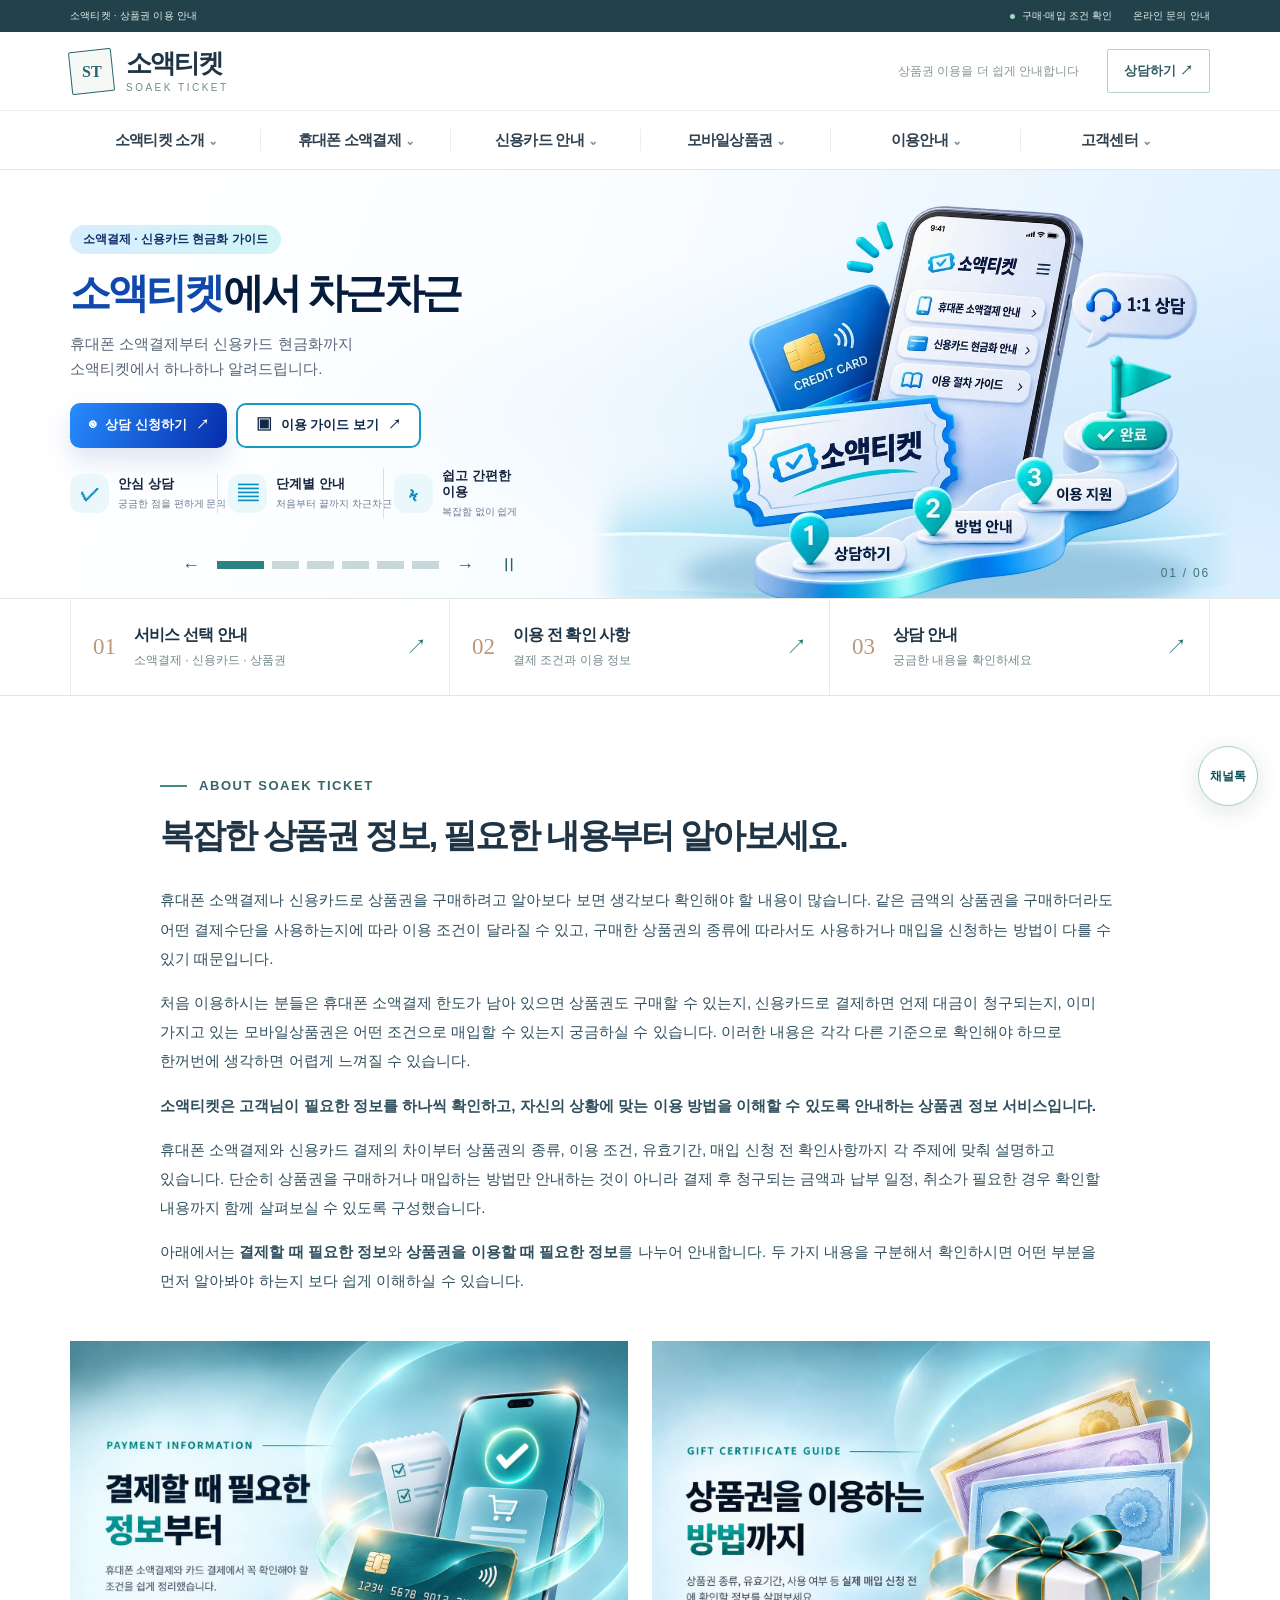
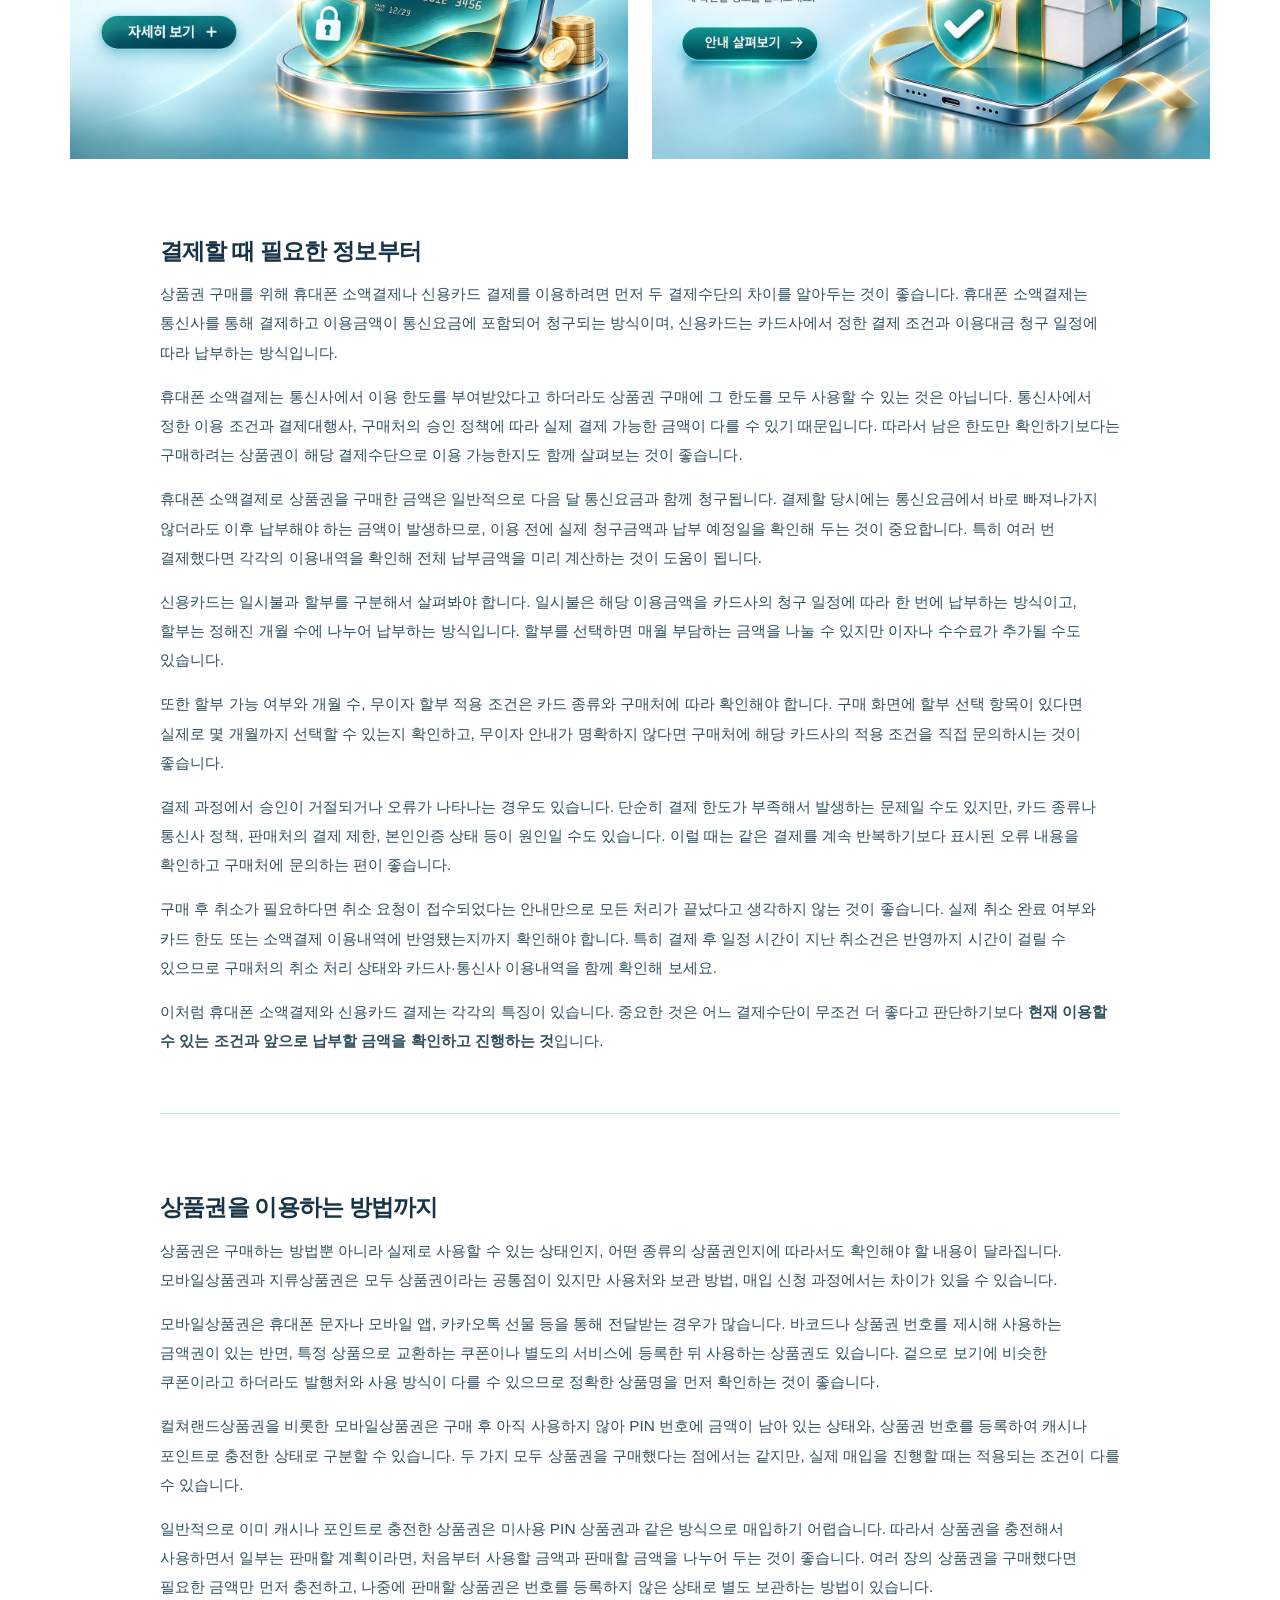
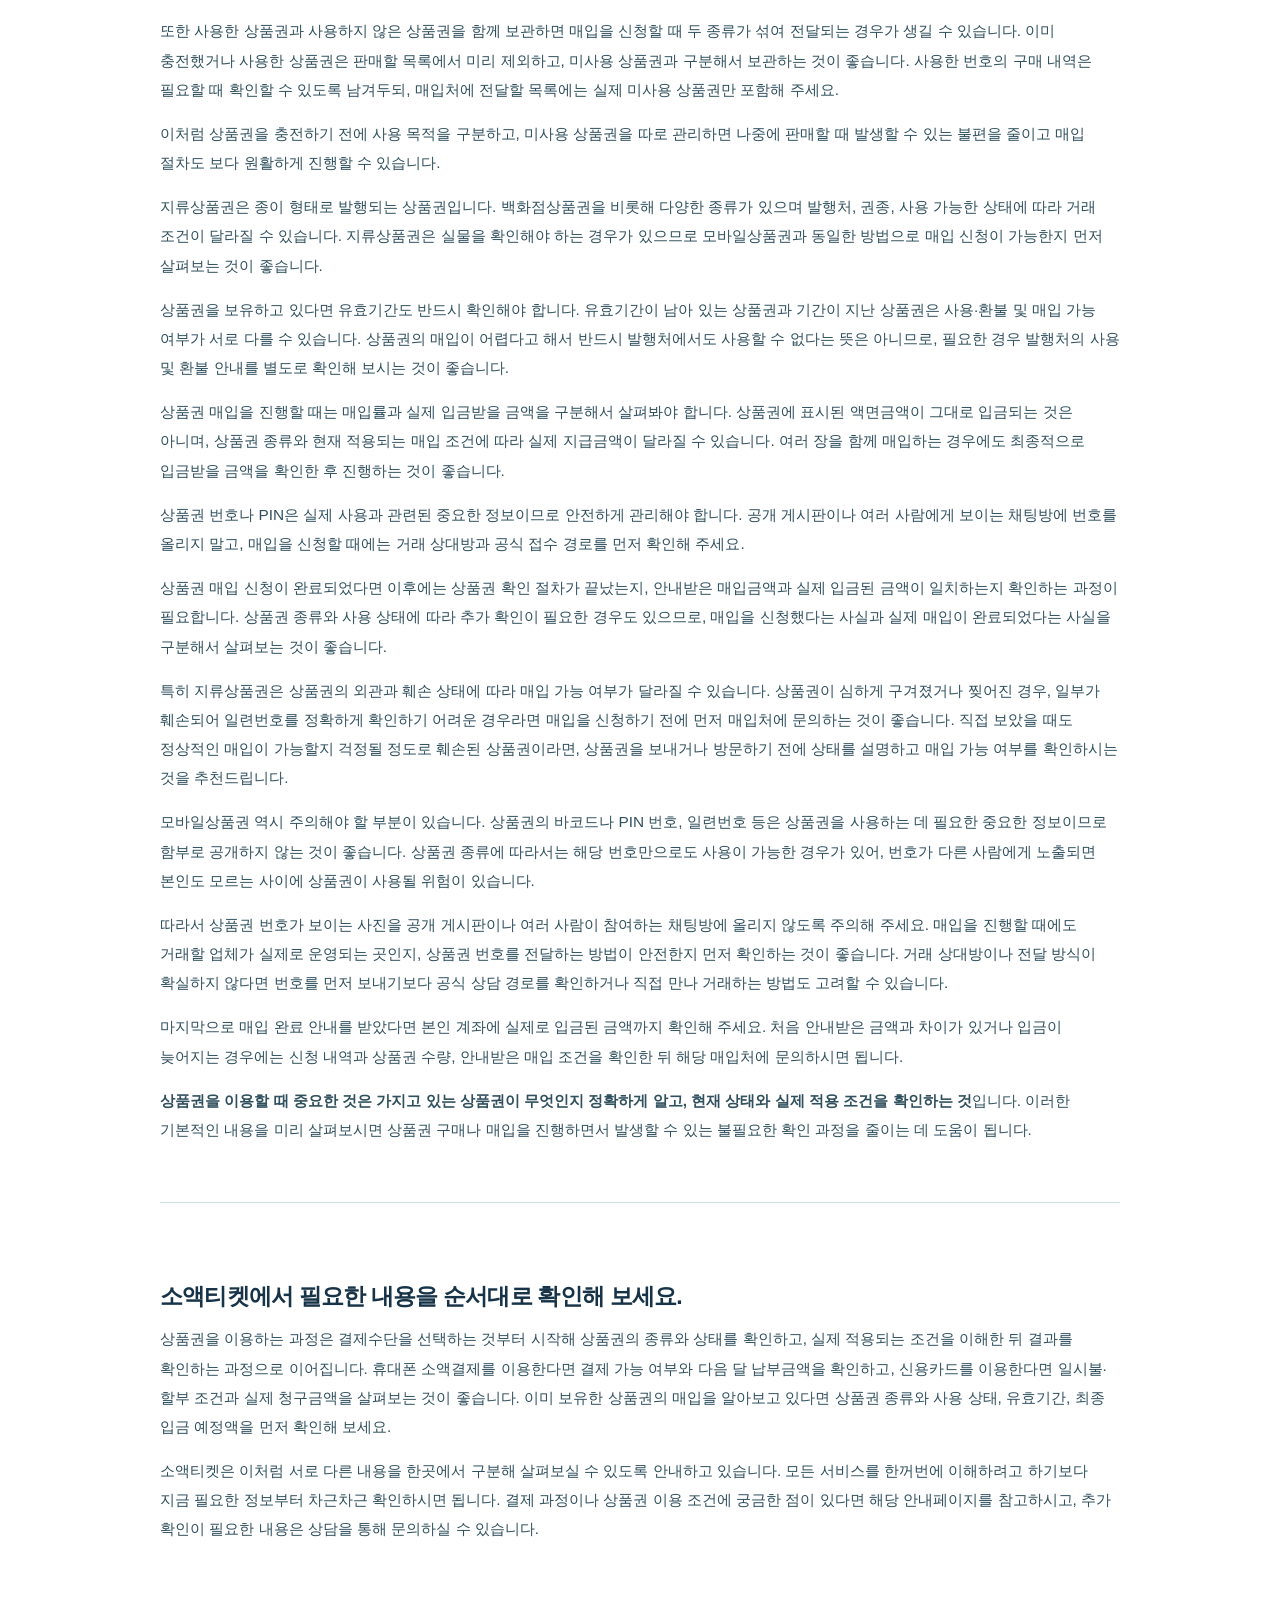
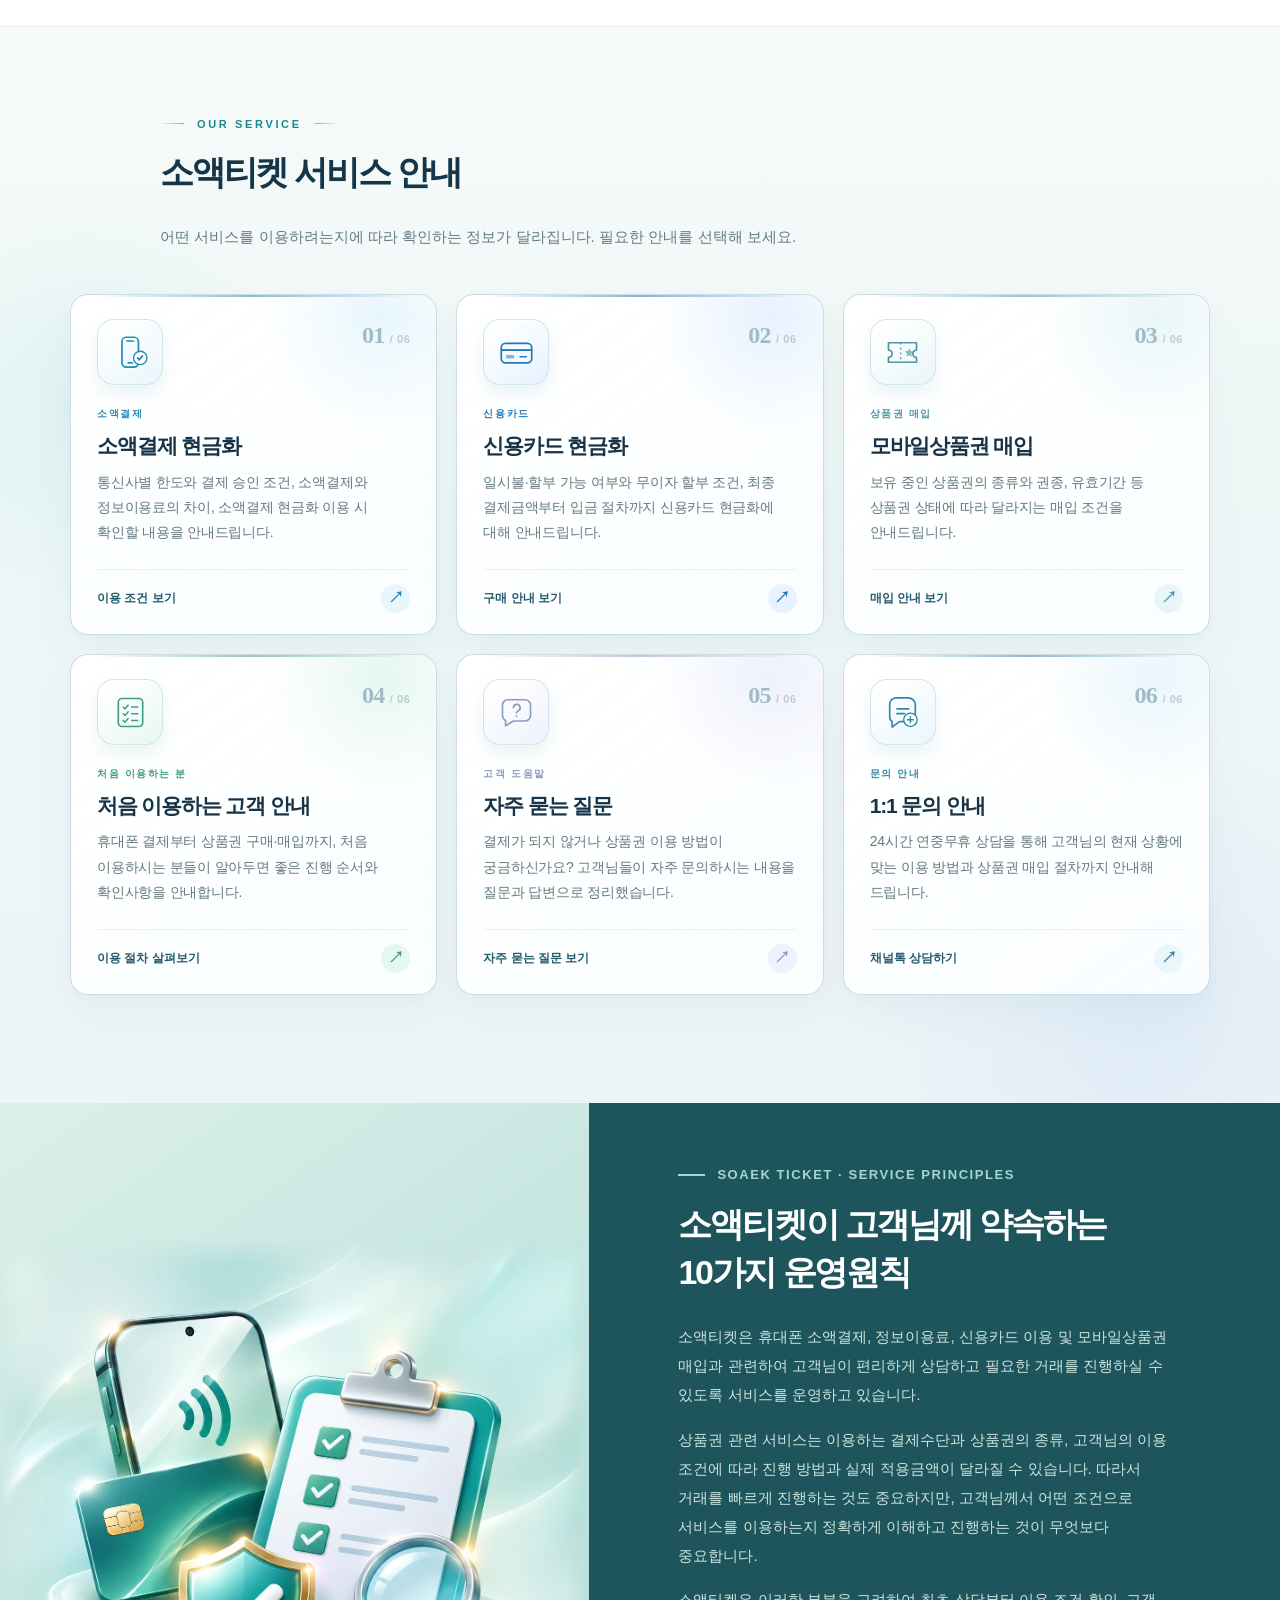
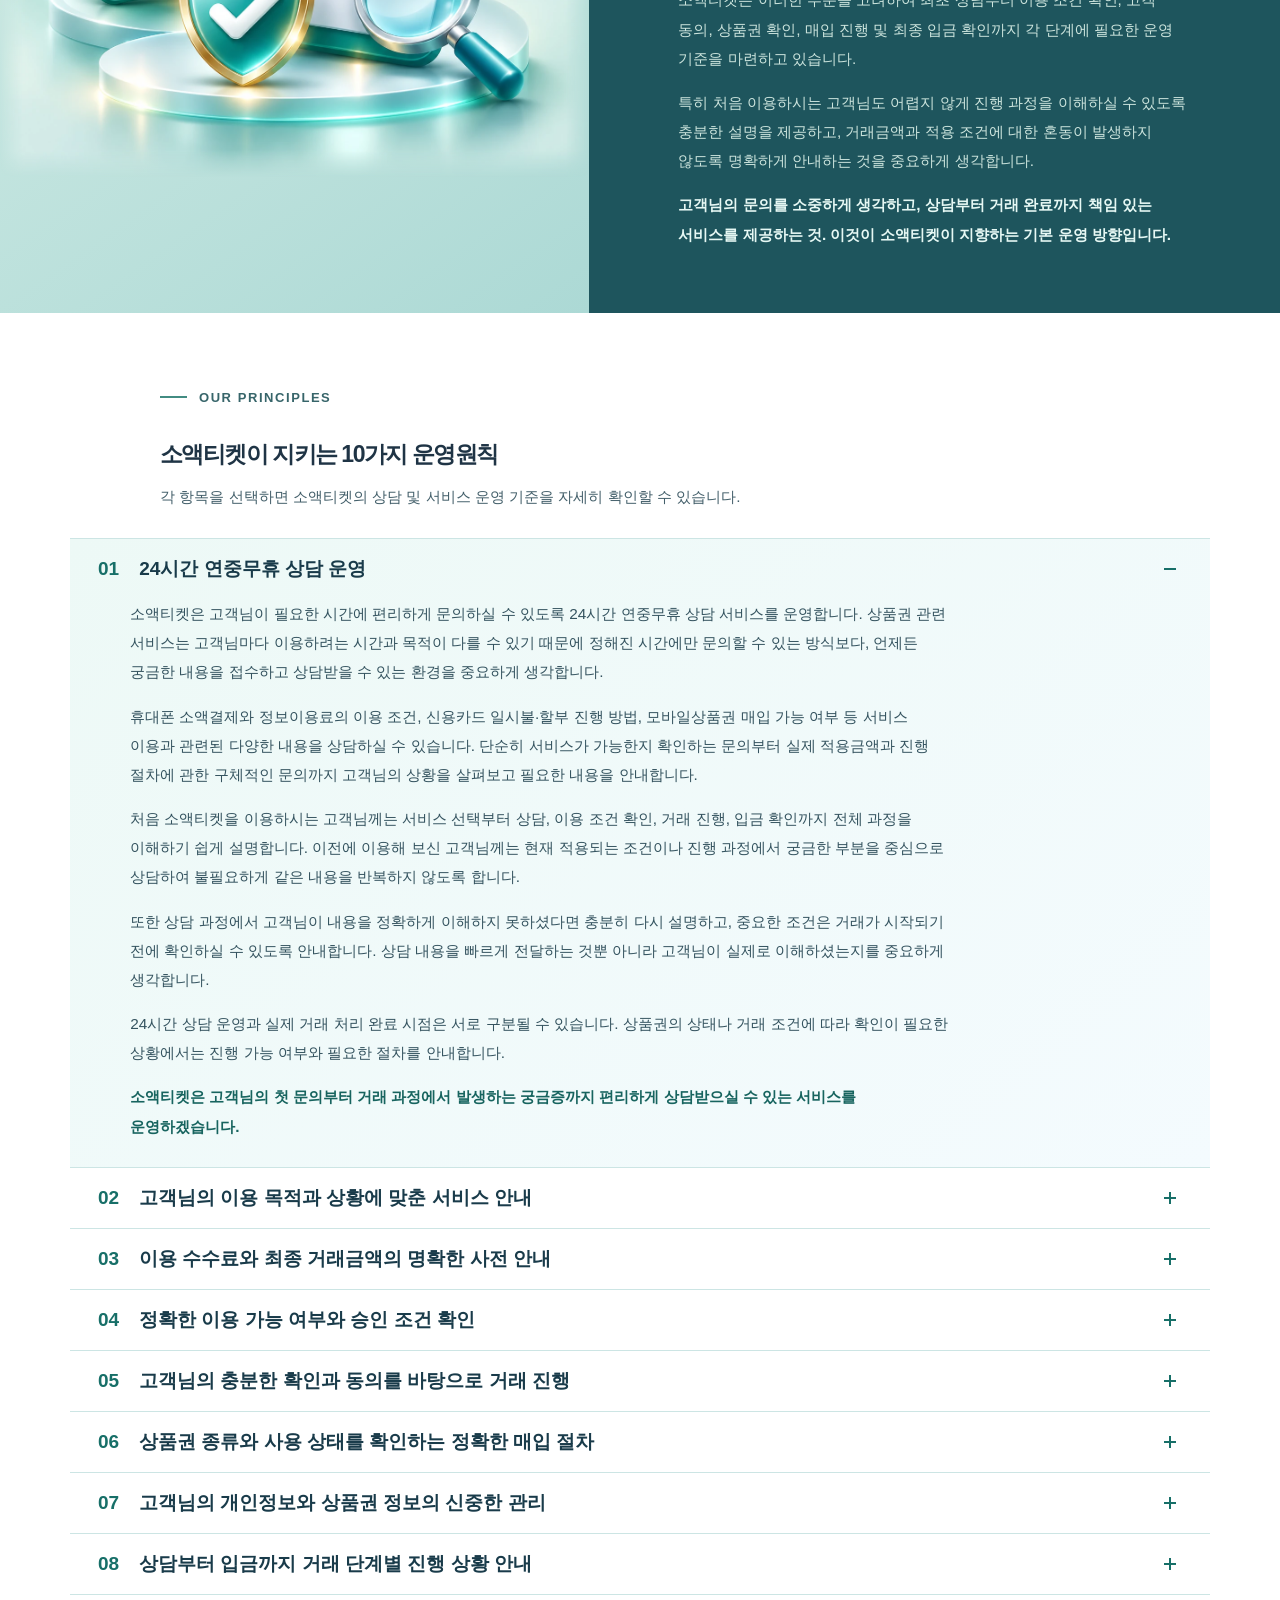
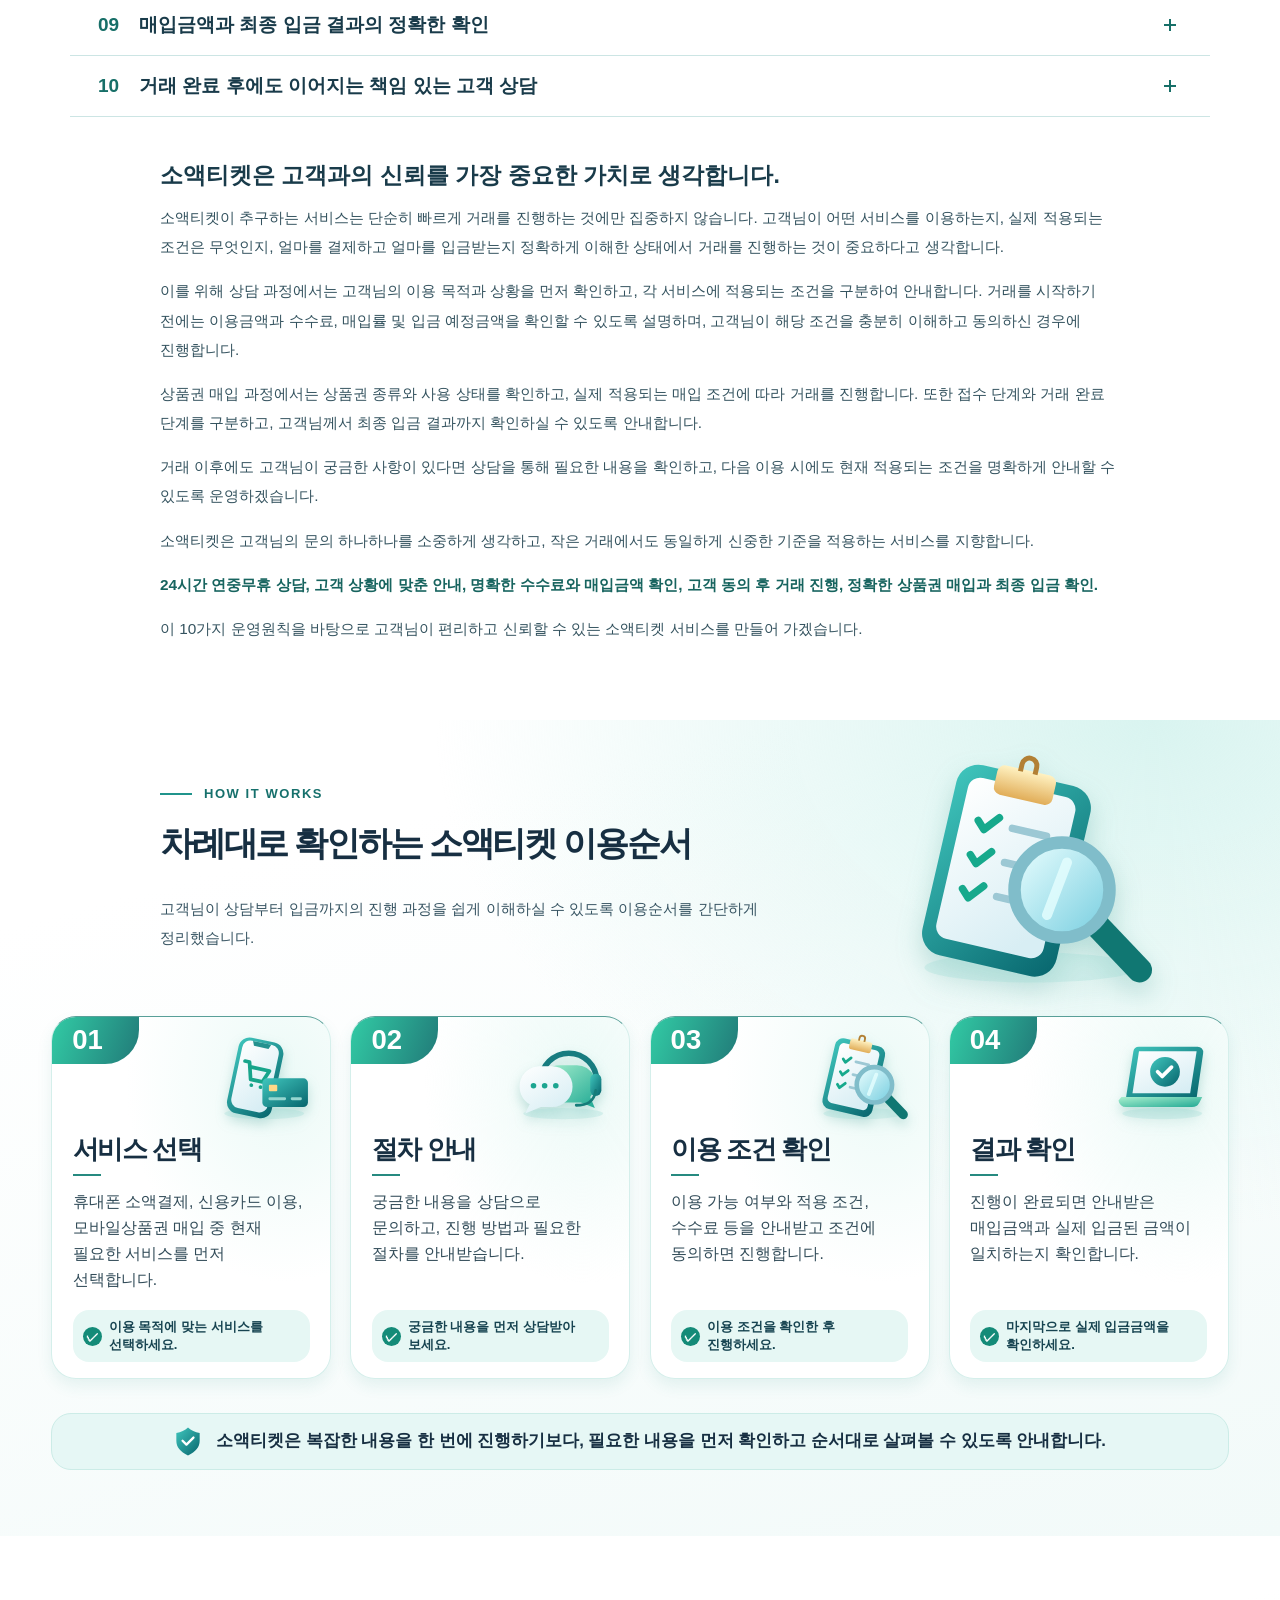
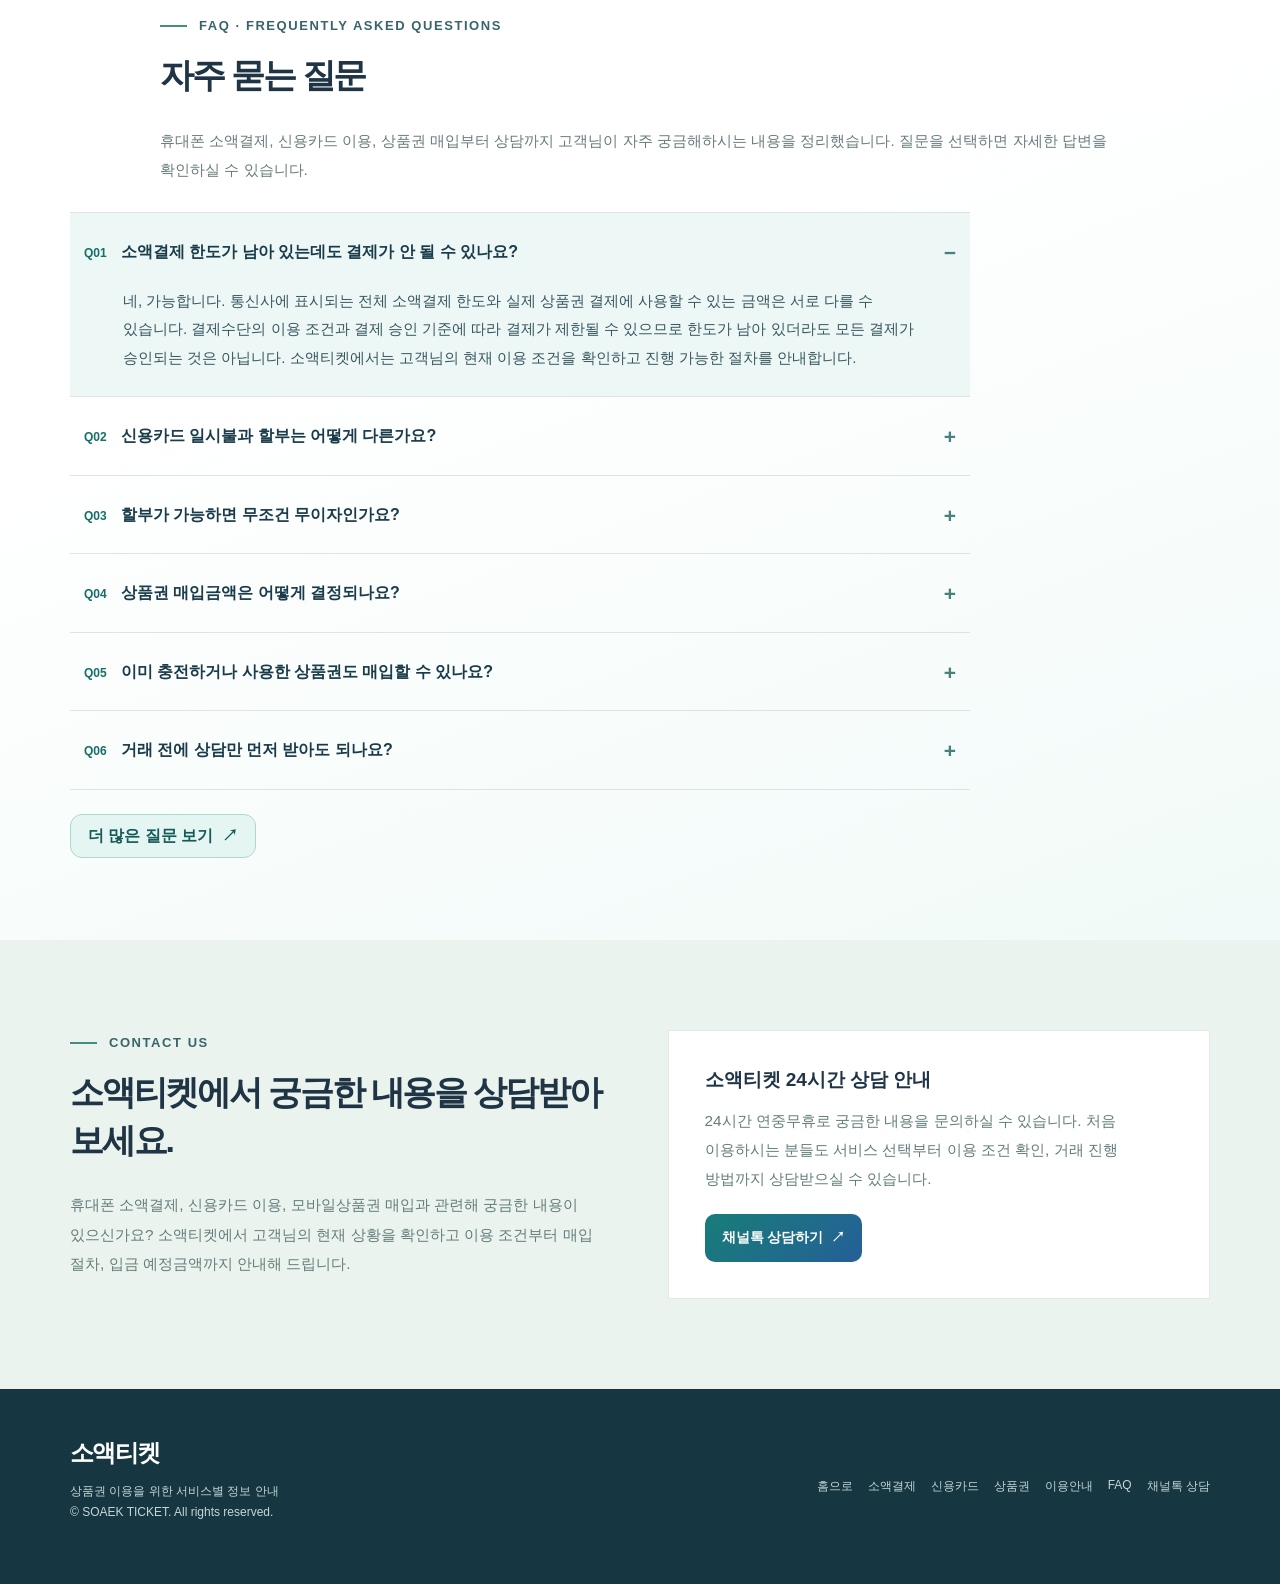
==== commit bd57a0b9: "Revert "Add standalone Soaekticket introduction section" This reverts commit 2aca32f836e1b0997a7aa87" ====
--- a/public/index.html
+++ b/public/index.html
@@ -1,4 +1,4 @@
-<!DOCTYPE html><html lang="ko"><head><meta charset="utf-8"><meta name="viewport" content="width=device-width, initial-scale=1"><meta name="theme-color" content="#23414a"><meta name="robots" content="noindex,nofollow"><title>상품권 이용 안내 | 소액티켓</title><meta name="description" content="휴대폰 소액결제, 신용카드 상품권 구매, 모바일상품권 매입을 소액티켓에서 안내합니다."><link rel="stylesheet" href="assets/site.css"><script src="assets/site.js" defer></script></head><body><div class="utility"><div class="wrap"><span>소액티켓 · 상품권 이용 안내</span><div class="line"><span><i class="dot"></i>구매·매입 조건 확인</span><a href="faq.html#contact">온라인 문의 안내</a></div></div></div><header class="header site-header"><div class="wrap header-in brand-header"><a class="brand" href="index.html" aria-label="소액티켓 메인으로 이동"><span aria-hidden="true" class="brand-mark"><span>ST</span></span><span><span class="brand-name">소액티켓</span><span class="brand-en" style="display:block">SOAEK TICKET</span></span></a><div class="header-right"><span class="header-quiet">상품권 이용을 더 쉽게 안내합니다</span><a class="header-cta" href="https://koreagiftcard.channel.io/home?page=소액티켓" target="_blank" rel="noopener noreferrer" data-channel-talk>상담하기 <span aria-hidden="true">↗</span></a></div><button class="menu-toggle mobile-nav-toggle" aria-controls="menu-shell" aria-expanded="false" aria-label="전체 메뉴 열기" type="button"><span></span><span></span><span></span></button></div><div class="menu-shell" id="menu-shell"><nav class="primary-navigation wrap" aria-label="전체 서비스 메뉴"><div class="primary-item" data-menu-group="brand"><button type="button" class="primary-tab" data-menu-trigger="brand" aria-expanded="false" aria-controls="mega-menu">소액티켓 소개<span class="tab-caret" aria-hidden="true">⌄</span></button><div class="mobile-submenu"><a class="mobile-sub-link" href="/#about-soaekticket">소액티켓 소개</a><a class="mobile-sub-link" href="index.html#standards">서비스 운영 원칙</a><a class="mobile-sub-link" href="/#process">소액티켓 이용순서</a></div></div><div class="primary-item" data-menu-group="mobile"><button type="button" class="primary-tab" data-menu-trigger="mobile" aria-expanded="false" aria-controls="mega-menu">휴대폰 소액결제<span class="tab-caret" aria-hidden="true">⌄</span></button><div class="mobile-submenu"><a class="mobile-sub-link" href="mobile-payment.html#overview">서비스 안내</a><a class="mobile-sub-link" href="mobile-payment.html#limits">결제 한도</a><a class="mobile-sub-link" href="mobile-payment.html#troubleshooting">승인 제한·오류</a><a class="mobile-sub-link" href="mobile-payment.html#billing">청구·납부 정보</a></div></div><div class="primary-item" data-menu-group="credit"><button type="button" class="primary-tab" data-menu-trigger="credit" aria-expanded="false" aria-controls="mega-menu">신용카드 안내<span class="tab-caret" aria-hidden="true">⌄</span></button><div class="mobile-submenu"><a class="mobile-sub-link" href="credit-card.html#overview">상품권 카드 구매</a><a class="mobile-sub-link" href="credit-card.html#methods">일시불·할부 안내</a><a class="mobile-sub-link" href="credit-card.html#fees">결제 금액·무이자</a><a class="mobile-sub-link" href="credit-card.html#supported">카드별 이용 조건</a></div></div><div class="primary-item" data-menu-group="gift"><button type="button" class="primary-tab" data-menu-trigger="gift" aria-expanded="false" aria-controls="mega-menu">모바일상품권<span class="tab-caret" aria-hidden="true">⌄</span></button><div class="mobile-submenu"><a class="mobile-sub-link" href="giftcard.html#overview">상품권 매입 안내</a><a class="mobile-sub-link" href="giftcard.html#types">상품권 종류·권종</a><a class="mobile-sub-link" href="giftcard.html#condition">유효기간·사용 상태</a><a class="mobile-sub-link" href="giftcard.html#payout">매입금액·입금 확인</a></div></div><div class="primary-item" data-menu-group="usage"><button type="button" class="primary-tab" data-menu-trigger="usage" aria-expanded="false" aria-controls="mega-menu">이용안내<span class="tab-caret" aria-hidden="true">⌄</span></button><div class="mobile-submenu"><a class="mobile-sub-link" href="guide.html#steps">전체 이용 절차</a><a class="mobile-sub-link" href="guide.html#before">이용 전 점검</a><a class="mobile-sub-link" href="guide.html#result">거래 결과 확인</a><a class="mobile-sub-link" href="guide.html#privacy">안전한 정보 전달</a></div></div><div class="primary-item" data-menu-group="support"><button type="button" class="primary-tab" data-menu-trigger="support" aria-expanded="false" aria-controls="mega-menu">고객센터<span class="tab-caret" aria-hidden="true">⌄</span></button><div class="mobile-submenu"><a class="mobile-sub-link" href="faq.html#questions">자주 묻는 질문</a><a class="mobile-sub-link" href="faq.html#contact">상담 안내</a></div></div></nav><div class="mega-menu" id="mega-menu" aria-hidden="true"><div class="mega-menu-inner wrap"><div class="mega-grid"><section class="mega-column" data-menu-column="brand" aria-label="소액티켓 소개"><a class="mega-col-heading" href="index.html#about">소액티켓 소개</a><div class="mega-list"><a class="mega-sub-link" href="/#about-soaekticket">소액티켓 소개</a><a class="mega-sub-link" href="index.html#standards">서비스 운영 원칙</a><a class="mega-sub-link" href="/#process">소액티켓 이용순서</a></div></section><section class="mega-column" data-menu-column="mobile" aria-label="휴대폰 소액결제"><a class="mega-col-heading" href="mobile-payment.html#overview">휴대폰 소액결제</a><div class="mega-list"><a class="mega-sub-link" href="mobile-payment.html#overview">서비스 안내</a><a class="mega-sub-link" href="mobile-payment.html#limits">결제 한도</a><a class="mega-sub-link" href="mobile-payment.html#troubleshooting">승인 제한·오류</a><a class="mega-sub-link" href="mobile-payment.html#billing">청구·납부 정보</a></div></section><section class="mega-column" data-menu-column="credit" aria-label="신용카드 안내"><a class="mega-col-heading" href="credit-card.html#overview">신용카드 안내</a><div class="mega-list"><a class="mega-sub-link" href="credit-card.html#overview">상품권 카드 구매</a><a class="mega-sub-link" href="credit-card.html#methods">일시불·할부 안내</a><a class="mega-sub-link" href="credit-card.html#fees">결제 금액·무이자</a><a class="mega-sub-link" href="credit-card.html#supported">카드별 이용 조건</a></div></section><section class="mega-column" data-menu-column="gift" aria-label="모바일상품권"><a class="mega-col-heading" href="giftcard.html#overview">모바일상품권</a><div class="mega-list"><a class="mega-sub-link" href="giftcard.html#overview">상품권 매입 안내</a><a class="mega-sub-link" href="giftcard.html#types">상품권 종류·권종</a><a class="mega-sub-link" href="giftcard.html#condition">유효기간·사용 상태</a><a class="mega-sub-link" href="giftcard.html#payout">매입금액·입금 확인</a></div></section><section class="mega-column" data-menu-column="usage" aria-label="이용안내"><a class="mega-col-heading" href="guide.html#steps">이용안내</a><div class="mega-list"><a class="mega-sub-link" href="guide.html#steps">전체 이용 절차</a><a class="mega-sub-link" href="guide.html#before">이용 전 점검</a><a class="mega-sub-link" href="guide.html#result">거래 결과 확인</a><a class="mega-sub-link" href="guide.html#privacy">안전한 정보 전달</a></div></section><section class="mega-column" data-menu-column="support" aria-label="고객센터"><a class="mega-col-heading" href="faq.html#questions">고객센터</a><div class="mega-list"><a class="mega-sub-link" href="faq.html#questions">자주 묻는 질문</a><a class="mega-sub-link" href="faq.html#contact">상담 안내</a></div></section></div></div></div></div></header><main id="top" class="home-document">
+<!DOCTYPE html><html lang="ko"><head><meta charset="utf-8"><meta name="viewport" content="width=device-width, initial-scale=1"><meta name="theme-color" content="#23414a"><meta name="robots" content="noindex,nofollow"><title>상품권 이용 안내 | 소액티켓</title><meta name="description" content="휴대폰 소액결제, 신용카드 상품권 구매, 모바일상품권 매입을 소액티켓에서 안내합니다."><link rel="stylesheet" href="assets/site.css"><script src="assets/site.js" defer></script></head><body><div class="utility"><div class="wrap"><span>소액티켓 · 상품권 이용 안내</span><div class="line"><span><i class="dot"></i>구매·매입 조건 확인</span><a href="faq.html#contact">온라인 문의 안내</a></div></div></div><header class="header site-header"><div class="wrap header-in brand-header"><a class="brand" href="index.html" aria-label="소액티켓 메인으로 이동"><span aria-hidden="true" class="brand-mark"><span>ST</span></span><span><span class="brand-name">소액티켓</span><span class="brand-en" style="display:block">SOAEK TICKET</span></span></a><div class="header-right"><span class="header-quiet">상품권 이용을 더 쉽게 안내합니다</span><a class="header-cta" href="https://koreagiftcard.channel.io/home?page=소액티켓" target="_blank" rel="noopener noreferrer" data-channel-talk>상담하기 <span aria-hidden="true">↗</span></a></div><button class="menu-toggle mobile-nav-toggle" aria-controls="menu-shell" aria-expanded="false" aria-label="전체 메뉴 열기" type="button"><span></span><span></span><span></span></button></div><div class="menu-shell" id="menu-shell"><nav class="primary-navigation wrap" aria-label="전체 서비스 메뉴"><div class="primary-item" data-menu-group="brand"><button type="button" class="primary-tab" data-menu-trigger="brand" aria-expanded="false" aria-controls="mega-menu">소액티켓 소개<span class="tab-caret" aria-hidden="true">⌄</span></button><div class="mobile-submenu"><a class="mobile-sub-link" href="/#about">소액티켓 소개</a><a class="mobile-sub-link" href="index.html#standards">서비스 운영 원칙</a><a class="mobile-sub-link" href="/#process">소액티켓 이용순서</a></div></div><div class="primary-item" data-menu-group="mobile"><button type="button" class="primary-tab" data-menu-trigger="mobile" aria-expanded="false" aria-controls="mega-menu">휴대폰 소액결제<span class="tab-caret" aria-hidden="true">⌄</span></button><div class="mobile-submenu"><a class="mobile-sub-link" href="mobile-payment.html#overview">서비스 안내</a><a class="mobile-sub-link" href="mobile-payment.html#limits">결제 한도</a><a class="mobile-sub-link" href="mobile-payment.html#troubleshooting">승인 제한·오류</a><a class="mobile-sub-link" href="mobile-payment.html#billing">청구·납부 정보</a></div></div><div class="primary-item" data-menu-group="credit"><button type="button" class="primary-tab" data-menu-trigger="credit" aria-expanded="false" aria-controls="mega-menu">신용카드 안내<span class="tab-caret" aria-hidden="true">⌄</span></button><div class="mobile-submenu"><a class="mobile-sub-link" href="credit-card.html#overview">상품권 카드 구매</a><a class="mobile-sub-link" href="credit-card.html#methods">일시불·할부 안내</a><a class="mobile-sub-link" href="credit-card.html#fees">결제 금액·무이자</a><a class="mobile-sub-link" href="credit-card.html#supported">카드별 이용 조건</a></div></div><div class="primary-item" data-menu-group="gift"><button type="button" class="primary-tab" data-menu-trigger="gift" aria-expanded="false" aria-controls="mega-menu">모바일상품권<span class="tab-caret" aria-hidden="true">⌄</span></button><div class="mobile-submenu"><a class="mobile-sub-link" href="giftcard.html#overview">상품권 매입 안내</a><a class="mobile-sub-link" href="giftcard.html#types">상품권 종류·권종</a><a class="mobile-sub-link" href="giftcard.html#condition">유효기간·사용 상태</a><a class="mobile-sub-link" href="giftcard.html#payout">매입금액·입금 확인</a></div></div><div class="primary-item" data-menu-group="usage"><button type="button" class="primary-tab" data-menu-trigger="usage" aria-expanded="false" aria-controls="mega-menu">이용안내<span class="tab-caret" aria-hidden="true">⌄</span></button><div class="mobile-submenu"><a class="mobile-sub-link" href="guide.html#steps">전체 이용 절차</a><a class="mobile-sub-link" href="guide.html#before">이용 전 점검</a><a class="mobile-sub-link" href="guide.html#result">거래 결과 확인</a><a class="mobile-sub-link" href="guide.html#privacy">안전한 정보 전달</a></div></div><div class="primary-item" data-menu-group="support"><button type="button" class="primary-tab" data-menu-trigger="support" aria-expanded="false" aria-controls="mega-menu">고객센터<span class="tab-caret" aria-hidden="true">⌄</span></button><div class="mobile-submenu"><a class="mobile-sub-link" href="faq.html#questions">자주 묻는 질문</a><a class="mobile-sub-link" href="faq.html#contact">상담 안내</a></div></div></nav><div class="mega-menu" id="mega-menu" aria-hidden="true"><div class="mega-menu-inner wrap"><div class="mega-grid"><section class="mega-column" data-menu-column="brand" aria-label="소액티켓 소개"><a class="mega-col-heading" href="index.html#about">소액티켓 소개</a><div class="mega-list"><a class="mega-sub-link" href="/#about">소액티켓 소개</a><a class="mega-sub-link" href="index.html#standards">서비스 운영 원칙</a><a class="mega-sub-link" href="/#process">소액티켓 이용순서</a></div></section><section class="mega-column" data-menu-column="mobile" aria-label="휴대폰 소액결제"><a class="mega-col-heading" href="mobile-payment.html#overview">휴대폰 소액결제</a><div class="mega-list"><a class="mega-sub-link" href="mobile-payment.html#overview">서비스 안내</a><a class="mega-sub-link" href="mobile-payment.html#limits">결제 한도</a><a class="mega-sub-link" href="mobile-payment.html#troubleshooting">승인 제한·오류</a><a class="mega-sub-link" href="mobile-payment.html#billing">청구·납부 정보</a></div></section><section class="mega-column" data-menu-column="credit" aria-label="신용카드 안내"><a class="mega-col-heading" href="credit-card.html#overview">신용카드 안내</a><div class="mega-list"><a class="mega-sub-link" href="credit-card.html#overview">상품권 카드 구매</a><a class="mega-sub-link" href="credit-card.html#methods">일시불·할부 안내</a><a class="mega-sub-link" href="credit-card.html#fees">결제 금액·무이자</a><a class="mega-sub-link" href="credit-card.html#supported">카드별 이용 조건</a></div></section><section class="mega-column" data-menu-column="gift" aria-label="모바일상품권"><a class="mega-col-heading" href="giftcard.html#overview">모바일상품권</a><div class="mega-list"><a class="mega-sub-link" href="giftcard.html#overview">상품권 매입 안내</a><a class="mega-sub-link" href="giftcard.html#types">상품권 종류·권종</a><a class="mega-sub-link" href="giftcard.html#condition">유효기간·사용 상태</a><a class="mega-sub-link" href="giftcard.html#payout">매입금액·입금 확인</a></div></section><section class="mega-column" data-menu-column="usage" aria-label="이용안내"><a class="mega-col-heading" href="guide.html#steps">이용안내</a><div class="mega-list"><a class="mega-sub-link" href="guide.html#steps">전체 이용 절차</a><a class="mega-sub-link" href="guide.html#before">이용 전 점검</a><a class="mega-sub-link" href="guide.html#result">거래 결과 확인</a><a class="mega-sub-link" href="guide.html#privacy">안전한 정보 전달</a></div></section><section class="mega-column" data-menu-column="support" aria-label="고객센터"><a class="mega-col-heading" href="faq.html#questions">고객센터</a><div class="mega-list"><a class="mega-sub-link" href="faq.html#questions">자주 묻는 질문</a><a class="mega-sub-link" href="faq.html#contact">상담 안내</a></div></section></div></div></div></div></header><main id="top" class="home-document">
 <section aria-label="소액티켓 대표 배너" class="hero">
 <div aria-hidden="false" class="hero-slide hero-slide-intro hero-slide-original on">
   <div class="hero-inner">
@@ -33,21 +33,6 @@
 <div class="hero-controls"><button aria-label="이전 배너" id="prev">←</button><div aria-label="배너 선택" class="hero-dots" role="tablist"></div><button aria-label="다음 배너" id="next">→</button><button aria-label="자동 넘김 일시정지" id="pause">Ⅱ</button></div><span class="hero-index"><span id="current">01</span> / 06</span>
 </section>
 <div class="quick-strip"><div class="wrap"><a href="#services"><span class="quick-num">01</span><span><b>서비스 선택 안내</b><small>소액결제 · 신용카드 · 상품권</small></span><span class="quick-arrow">↗</span></a><a href="#standards"><span class="quick-num">02</span><span><b>이용 전 확인 사항</b><small>결제 조건과 이용 정보</small></span><span class="quick-arrow">↗</span></a><a href="#contact"><span class="quick-num">03</span><span><b>상담 안내</b><small>궁금한 내용을 확인하세요</small></span><span class="quick-arrow">↗</span></a></div></div>
-<section class="sub-section home-intro" id="about-soaekticket" aria-labelledby="home-intro-heading">
-  <div class="wrap">
-    <div class="section-eyebrow">ABOUT SOAEKTICKET</div>
-    <h2 class="sub-heading" id="home-intro-heading">소액티켓 소개</h2>
-    <div class="home-intro-copy">
-      <h3>상품권 이용에 필요한 정보와 매입 서비스를 한곳에서 안내합니다.</h3>
-      <p>소액티켓은 휴대폰 소액결제, 신용카드 구매, 모바일상품권 및 지류상품권 매입에 관한 정보를 제공하고, 고객이 보유한 상품권을 편리하게 매입 신청할 수 있도록 운영하는 상품권 전문 서비스입니다.</p>
-      <p>상품권을 처음 구매하거나 매입하려는 고객은 결제 방법부터 상품권 종류, 이용 조건, 매입률, 입금 절차까지 여러 가지 내용을 확인해야 합니다. 소액티켓은 이러한 정보를 이해하기 쉽게 정리하여 고객이 자신의 상황에 맞는 이용 방법을 선택할 수 있도록 돕고 있습니다.</p>
-      <p>컬쳐랜드와 도서문화상품권을 비롯해 백화점상품권 등 다양한 상품권의 매입을 안내하고 있으며, 모바일쿠폰과 금액권은 상품권 종류 및 사용 상태에 따라 매입 가능 여부를 확인해 드립니다. 상품권별 실제 적용 매입률과 예상 지급 금액은 채널톡 상담을 통해 안내받으실 수 있습니다.</p>
-      <p>또한 소액티켓은 고객이 매입을 신청한 상품권의 정상적인 매입 확인이 완료된 시점을 기준으로 <strong>5분 이내 입금을 목표</strong>로 신속한 거래를 진행하고 있습니다. 상품권 확인부터 매입대금 지급까지 고객의 기다림과 불편을 줄일 수 있도록 노력하고 있습니다.</p>
-      <p>처음 이용하는 고객도 어렵지 않게 절차를 이해할 수 있도록 서비스별 안내와 자주 묻는 질문을 제공하며, 궁금한 내용은 24시간 채널톡을 통해 문의할 수 있도록 상담 창구를 운영하고 있습니다.</p>
-      <p><strong>정확한 상품권 정보, 편리한 매입 신청, 신속한 입금. 소액티켓은 고객이 안심하고 이용할 수 있는 상품권 거래 환경을 만들기 위해 노력하겠습니다.</strong></p>
-    </div>
-  </div>
-</section>
 <section class="section" id="about"><div class="wrap"><div class="eyebrow">ABOUT SOAEK TICKET</div><h2 class="section-title">복잡한 상품권 정보, 필요한 내용부터 알아보세요.</h2>
 <div class="about-copy about-intro">
   <p>휴대폰 소액결제나 신용카드로 상품권을 구매하려고 알아보다 보면 생각보다 확인해야 할 내용이 많습니다. 같은 금액의 상품권을 구매하더라도 어떤 결제수단을 사용하는지에 따라 이용 조건이 달라질 수 있고, 구매한 상품권의 종류에 따라서도 사용하거나 매입을 신청하는 방법이 다를 수 있기 때문입니다.</p>
--- a/public/assets/site.css
+++ b/public/assets/site.css
@@ -823,30 +823,30 @@
   }
 }
 
-:is(.mobile-payment-content, .credit-card-content, .giftcard-content, .guide-steps, .guide-content, .home-intro) { text-align: left; }
-:is(.mobile-payment-content, .credit-card-content, .giftcard-content, .guide-steps, .guide-content, .home-intro) > .wrap > :is(.section-eyebrow, .sub-heading, .mobile-payment-copy, .credit-card-copy, .giftcard-copy, .guide-steps-copy, .home-intro-copy, .sub-card-grid, .credit-methods-example, .table-scroll) {
+:is(.mobile-payment-content, .credit-card-content, .giftcard-content, .guide-steps, .guide-content) { text-align: left; }
+:is(.mobile-payment-content, .credit-card-content, .giftcard-content, .guide-steps, .guide-content) > .wrap > :is(.section-eyebrow, .sub-heading, .mobile-payment-copy, .credit-card-copy, .giftcard-copy, .guide-steps-copy, .sub-card-grid, .credit-methods-example, .table-scroll) {
   max-width: 960px;
   margin-inline: auto;
 }
-:is(.mobile-payment-content, .credit-card-content, .giftcard-content, .guide-steps, .guide-content, .home-intro) .sub-heading { color: #172f42; }
-:is(.mobile-payment-copy, .credit-card-copy, .giftcard-copy, .guide-steps-copy, .home-intro-copy) { word-break: keep-all; overflow-wrap: anywhere; }
+:is(.mobile-payment-content, .credit-card-content, .giftcard-content, .guide-steps, .guide-content) .sub-heading { color: #172f42; }
+:is(.mobile-payment-copy, .credit-card-copy, .giftcard-copy, .guide-steps-copy) { word-break: keep-all; overflow-wrap: anywhere; }
 @media (min-width: 1051px) {
-  :is(.mobile-payment-content, .credit-card-content, .giftcard-content, .guide-steps, .guide-content, .home-intro) > .wrap { width: min(1200px, calc(100% - 56px)); }
-}
-:is(.mobile-payment-copy, .credit-card-copy, .giftcard-copy, .guide-steps-copy, .home-intro-copy) p {
+  :is(.mobile-payment-content, .credit-card-content, .giftcard-content, .guide-steps, .guide-content) > .wrap { width: min(1200px, calc(100% - 56px)); }
+}
+:is(.mobile-payment-copy, .credit-card-copy, .giftcard-copy, .guide-steps-copy) p {
   margin: 0;
   color: #52676d;
   font-size: clamp(15px, 1.2vw, 17px);
   line-height: 1.9;
 }
-:is(.mobile-payment-copy, .credit-card-copy, .giftcard-copy, .guide-steps-copy, .home-intro-copy) p + p { margin-top: 15px; }
-:is(.mobile-payment-copy, .credit-card-copy, .giftcard-copy, .guide-steps-copy, .home-intro-copy) h3 {
+:is(.mobile-payment-copy, .credit-card-copy, .giftcard-copy, .guide-steps-copy) p + p { margin-top: 15px; }
+:is(.mobile-payment-copy, .credit-card-copy, .giftcard-copy, .guide-steps-copy) h3 {
   margin: 33px 0 12px;
   color: #172f42;
   font-size: clamp(20px, 1.8vw, 24px);
   line-height: 1.4;
 }
-:is(.mobile-payment-copy, .credit-card-copy, .giftcard-copy, .guide-steps-copy, .home-intro-copy) strong { color: #17645f; }
+:is(.mobile-payment-copy, .credit-card-copy, .giftcard-copy, .guide-steps-copy) strong { color: #17645f; }
 .mobile-payment-copy .mobile-payment-illustration {
   max-width: 1000px;
   margin: 22px auto 0;
@@ -1344,7 +1344,3 @@
 
 /* The document scroll padding already accounts for the introduction anchors. */
 .home-document > :is(#about, #process) { scroll-margin-top: 0; }
-
-.home-document > .home-intro { scroll-margin-top: 0; }
-.home-intro .home-intro-copy p { line-height: 1.8; }
-.home-intro .home-intro-copy p + p { margin-top: 20px; }
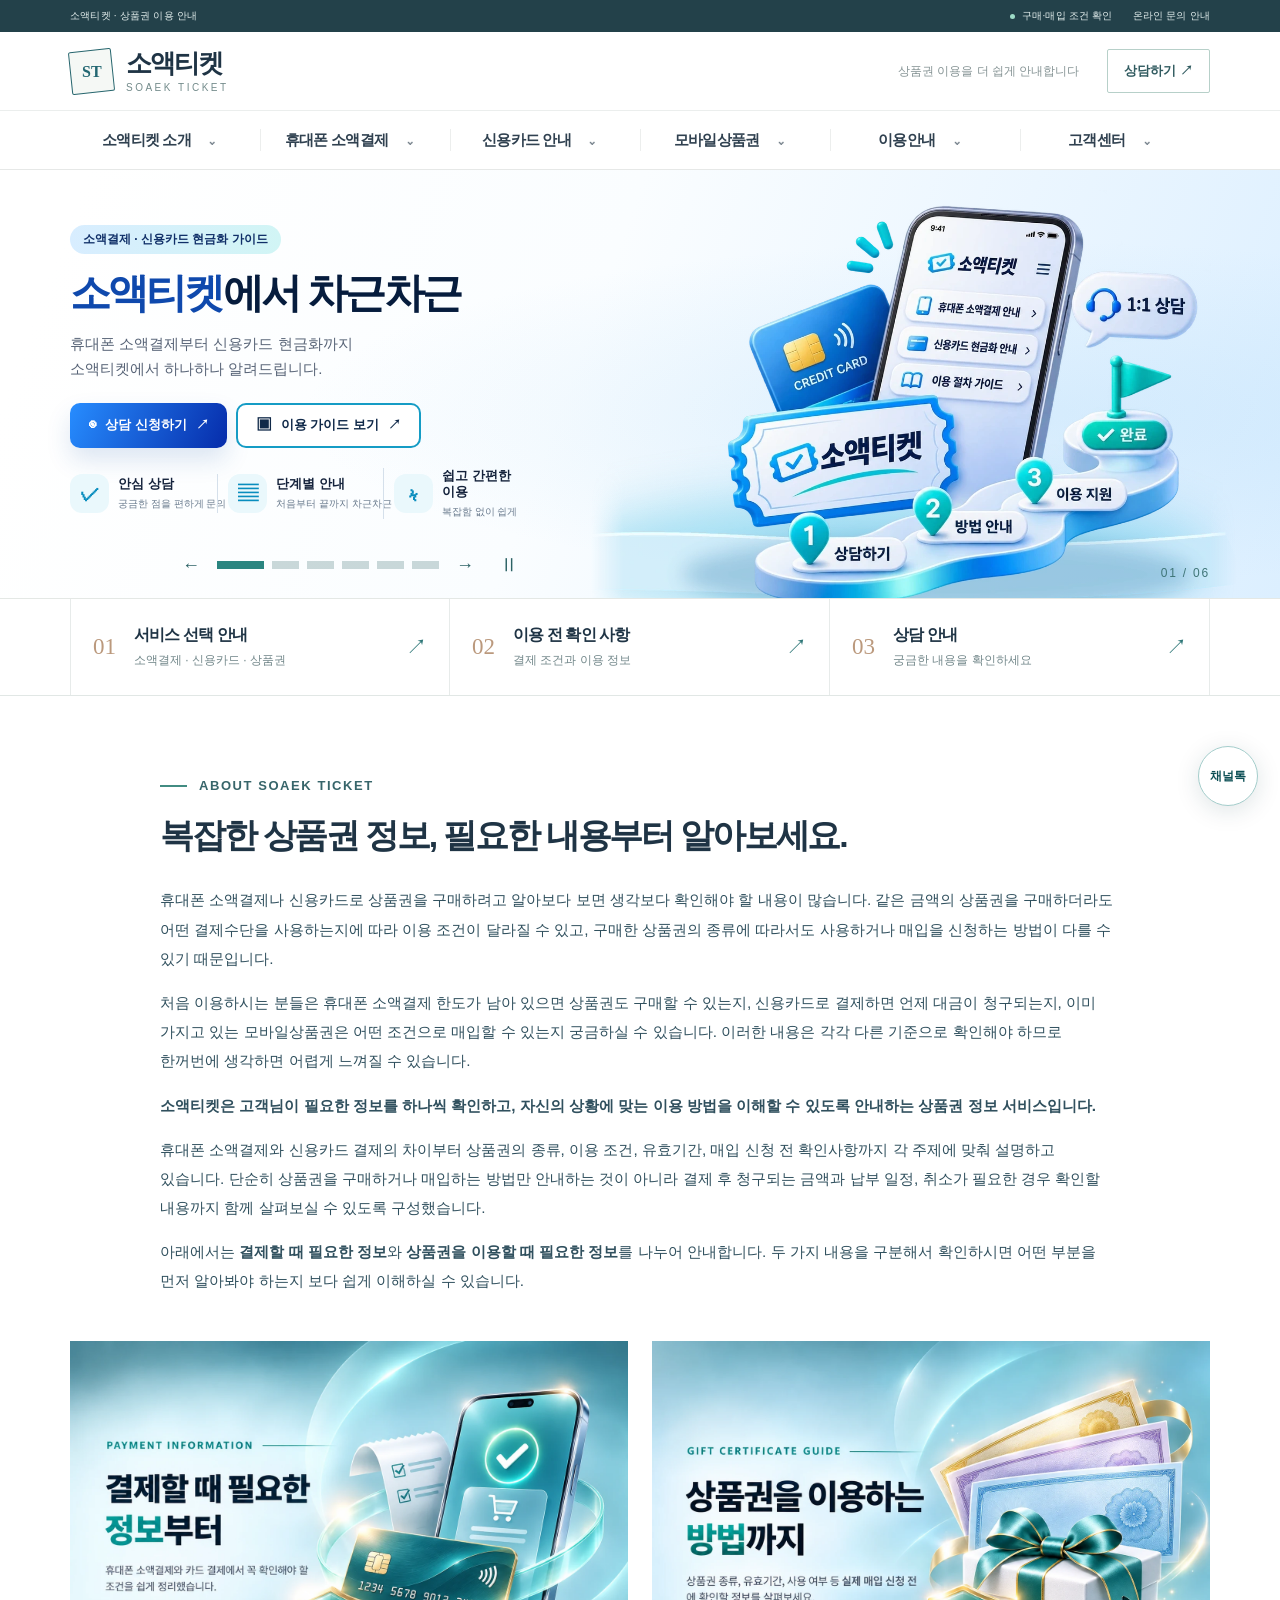
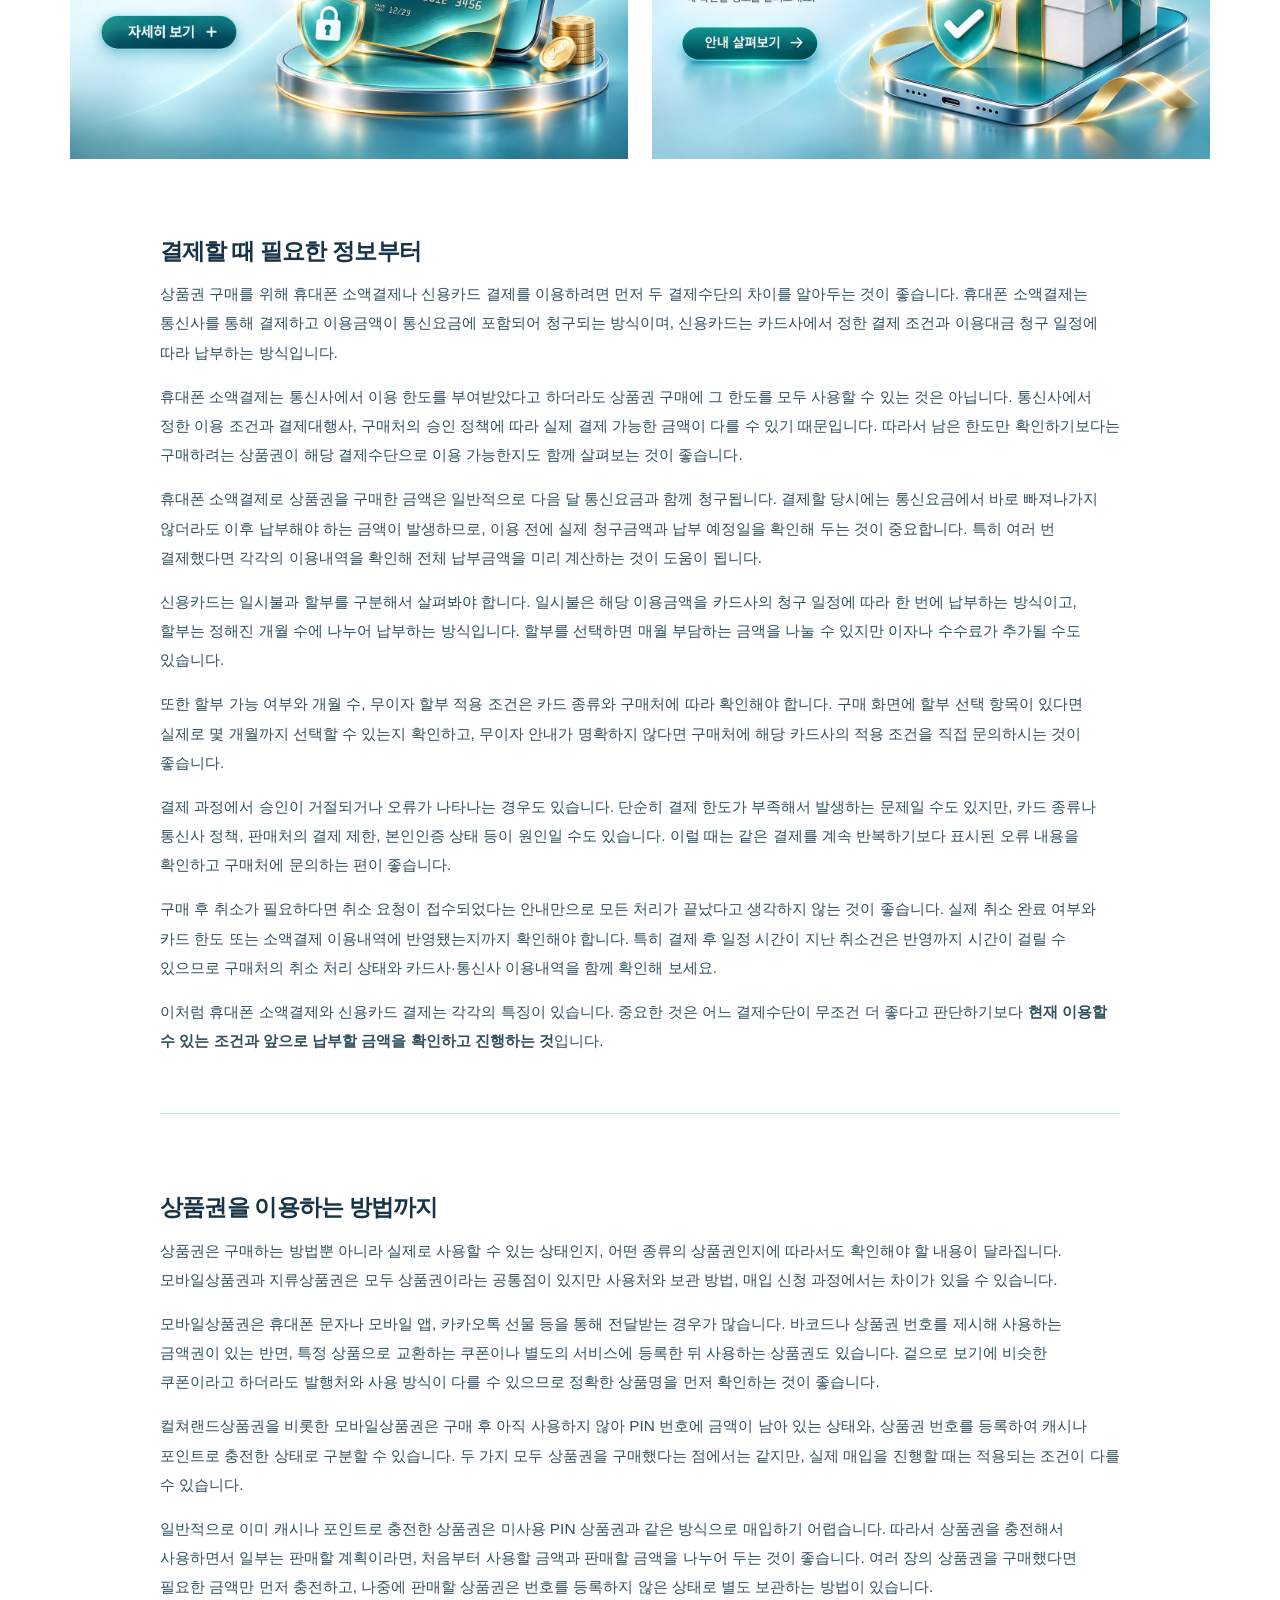
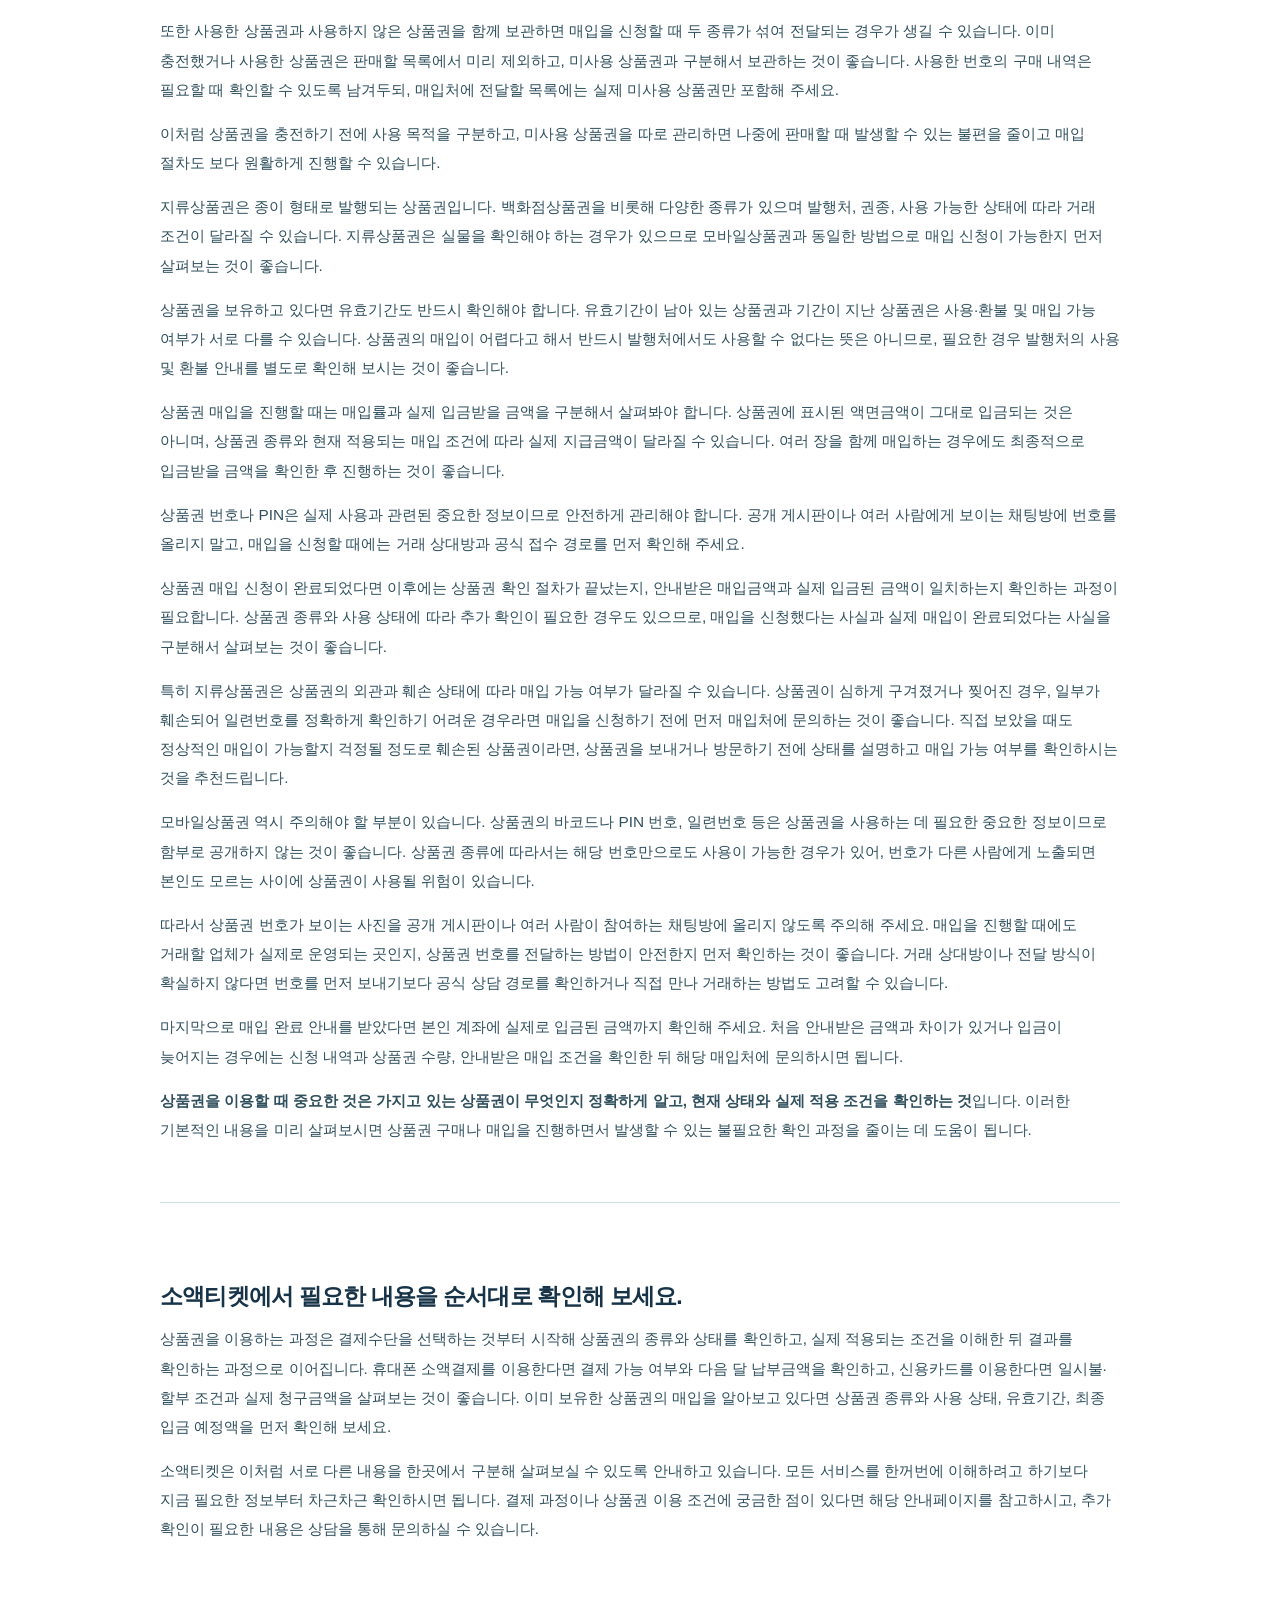
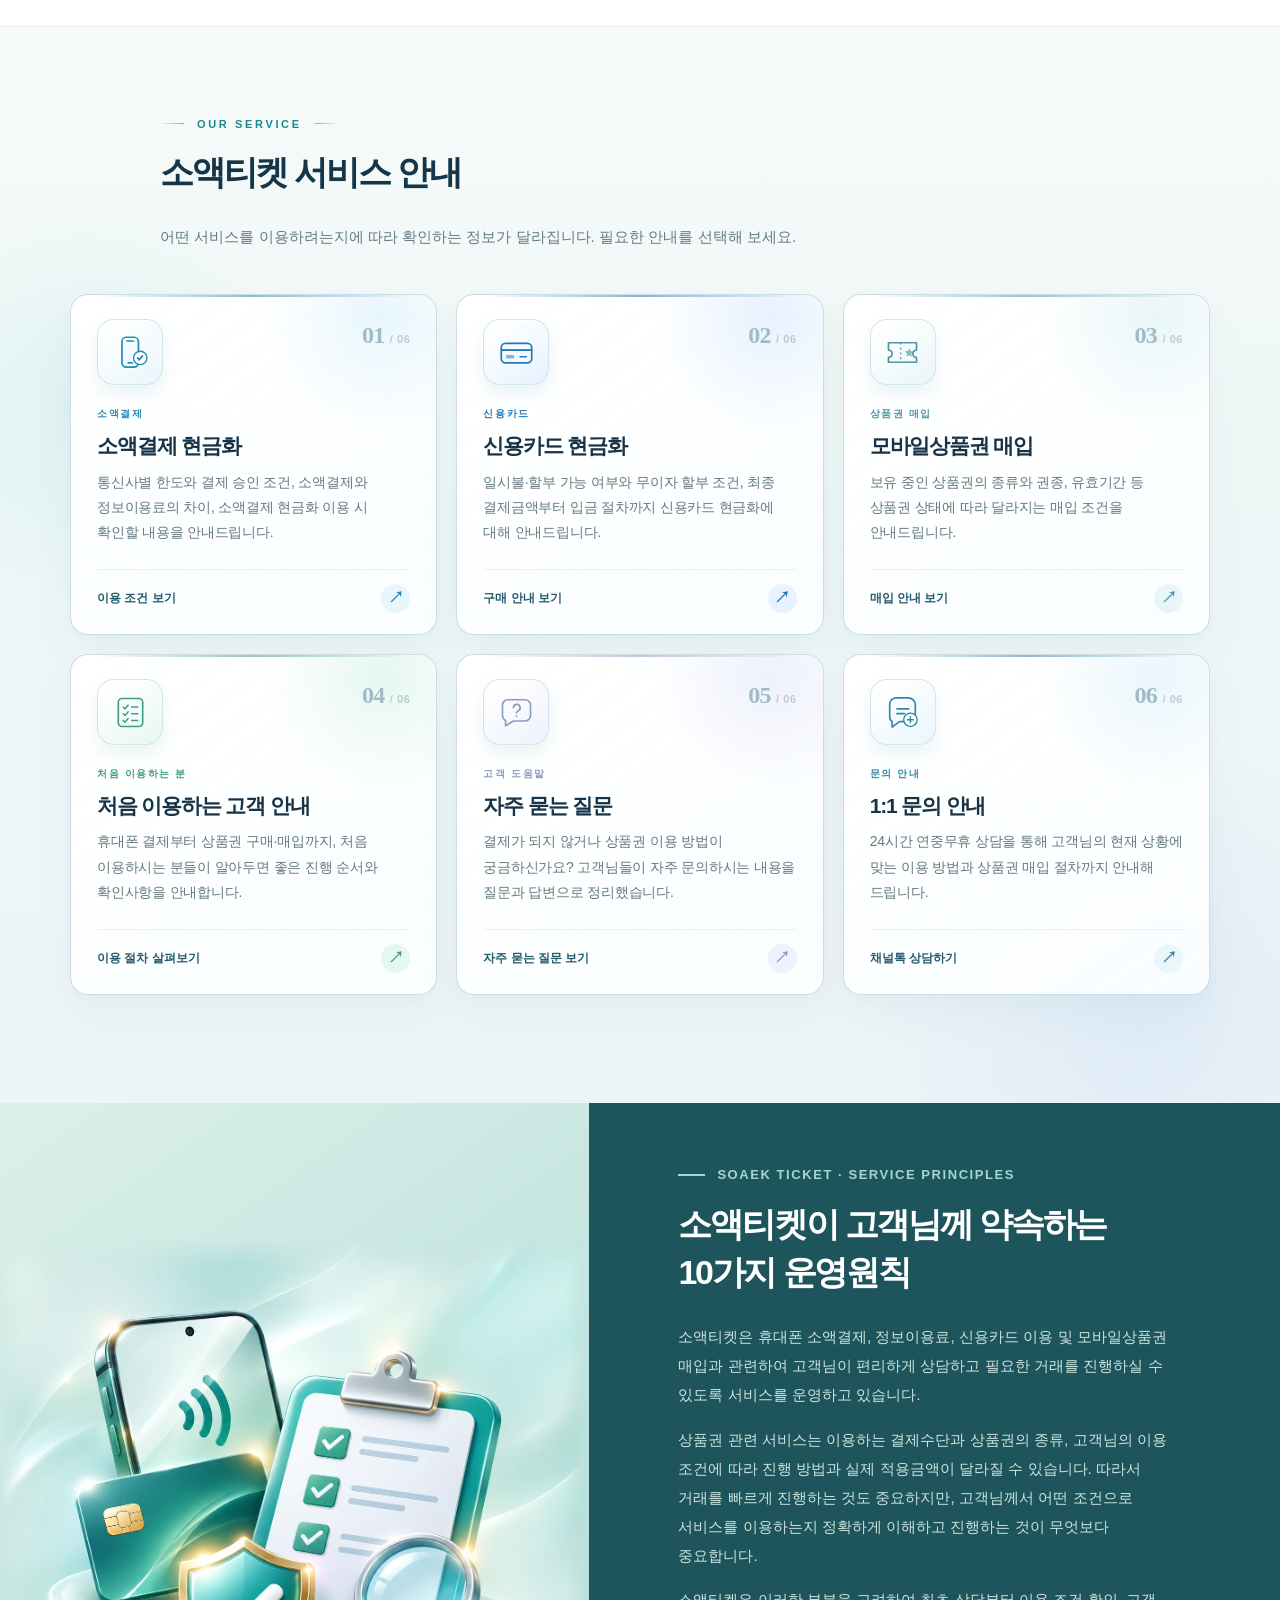
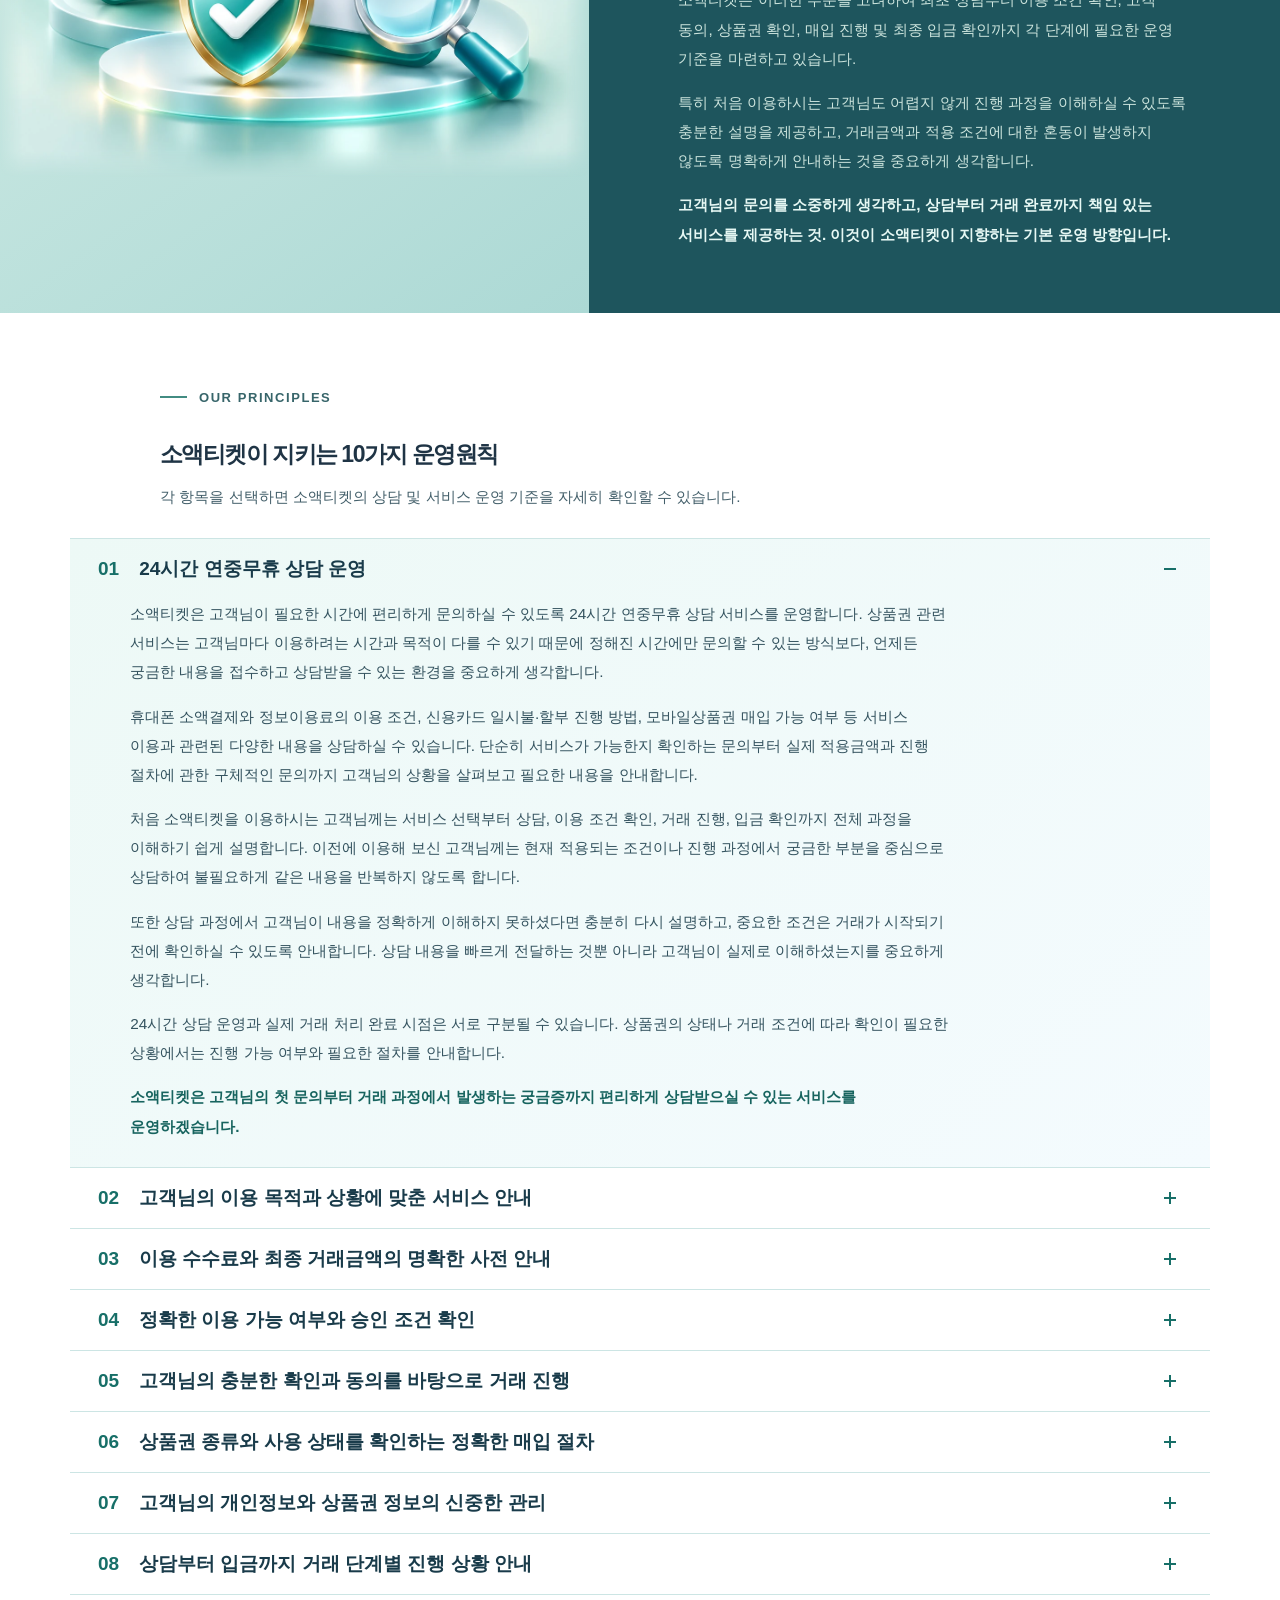
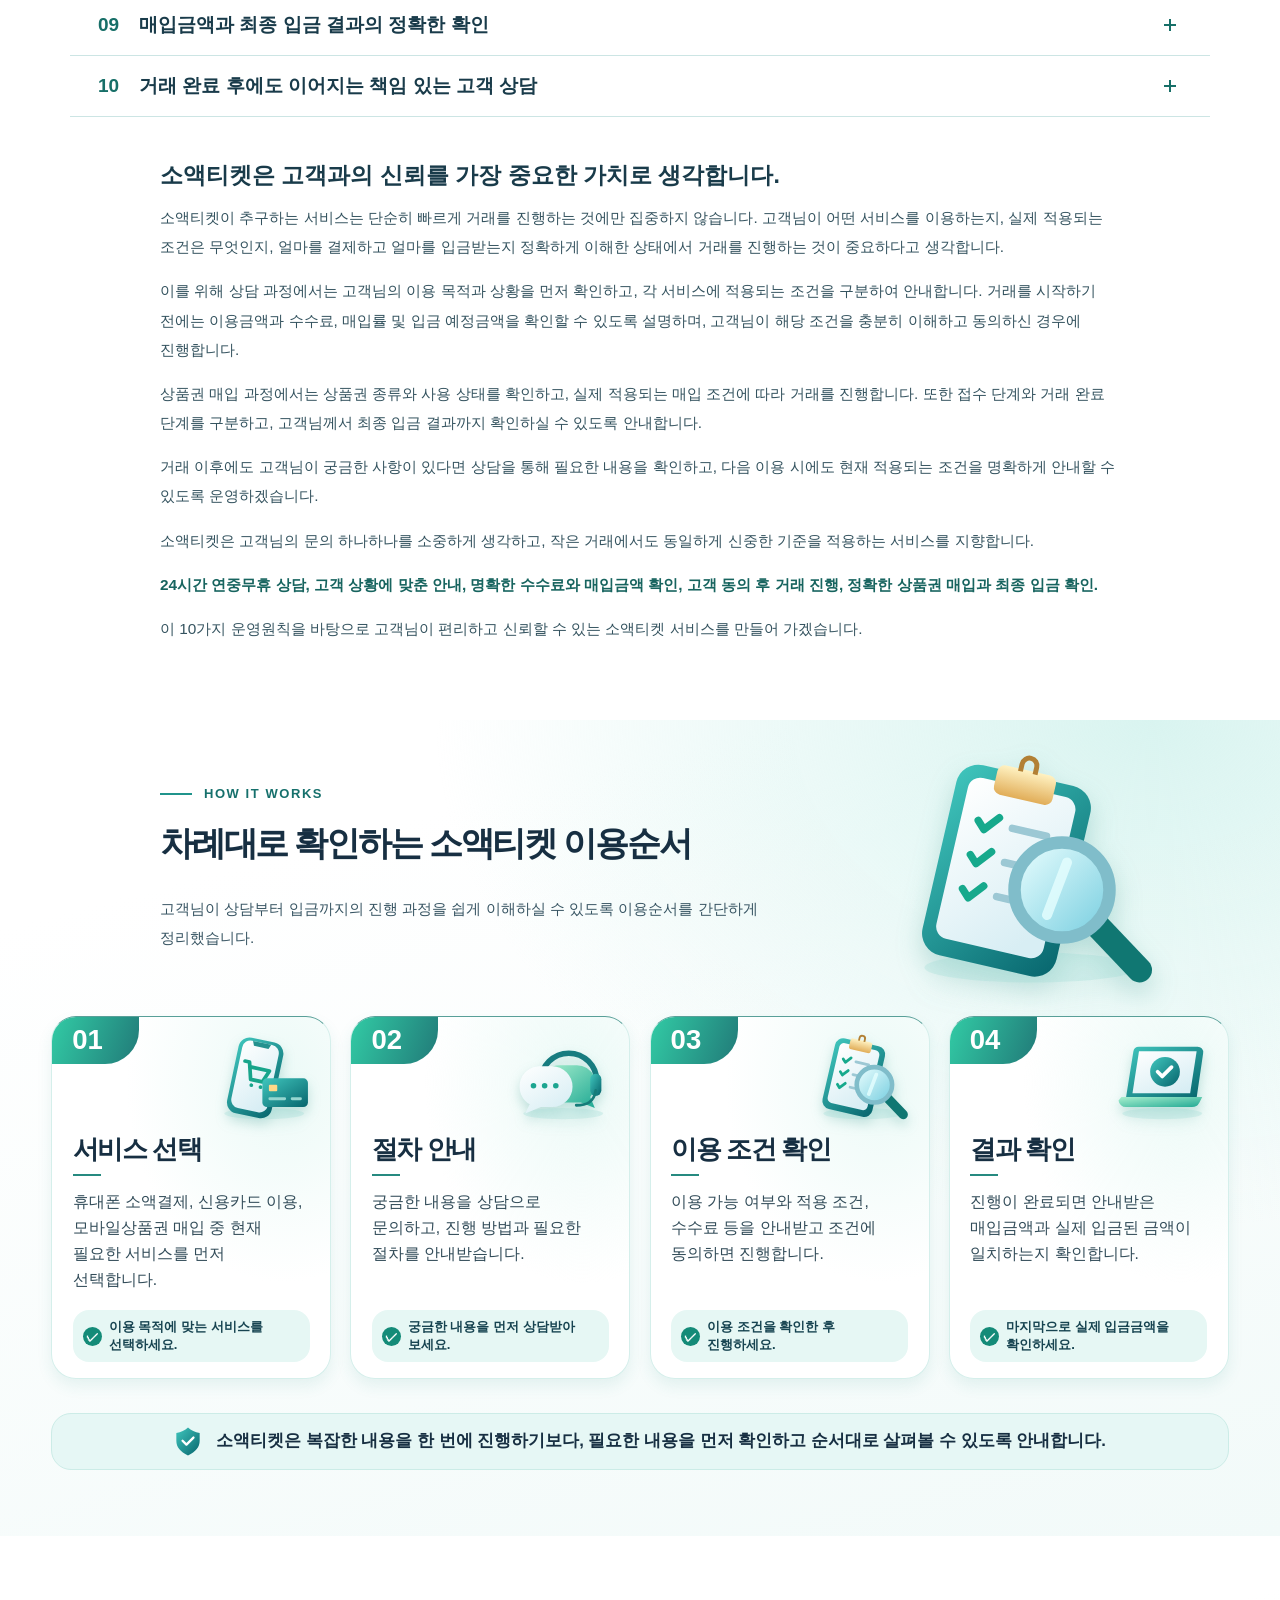
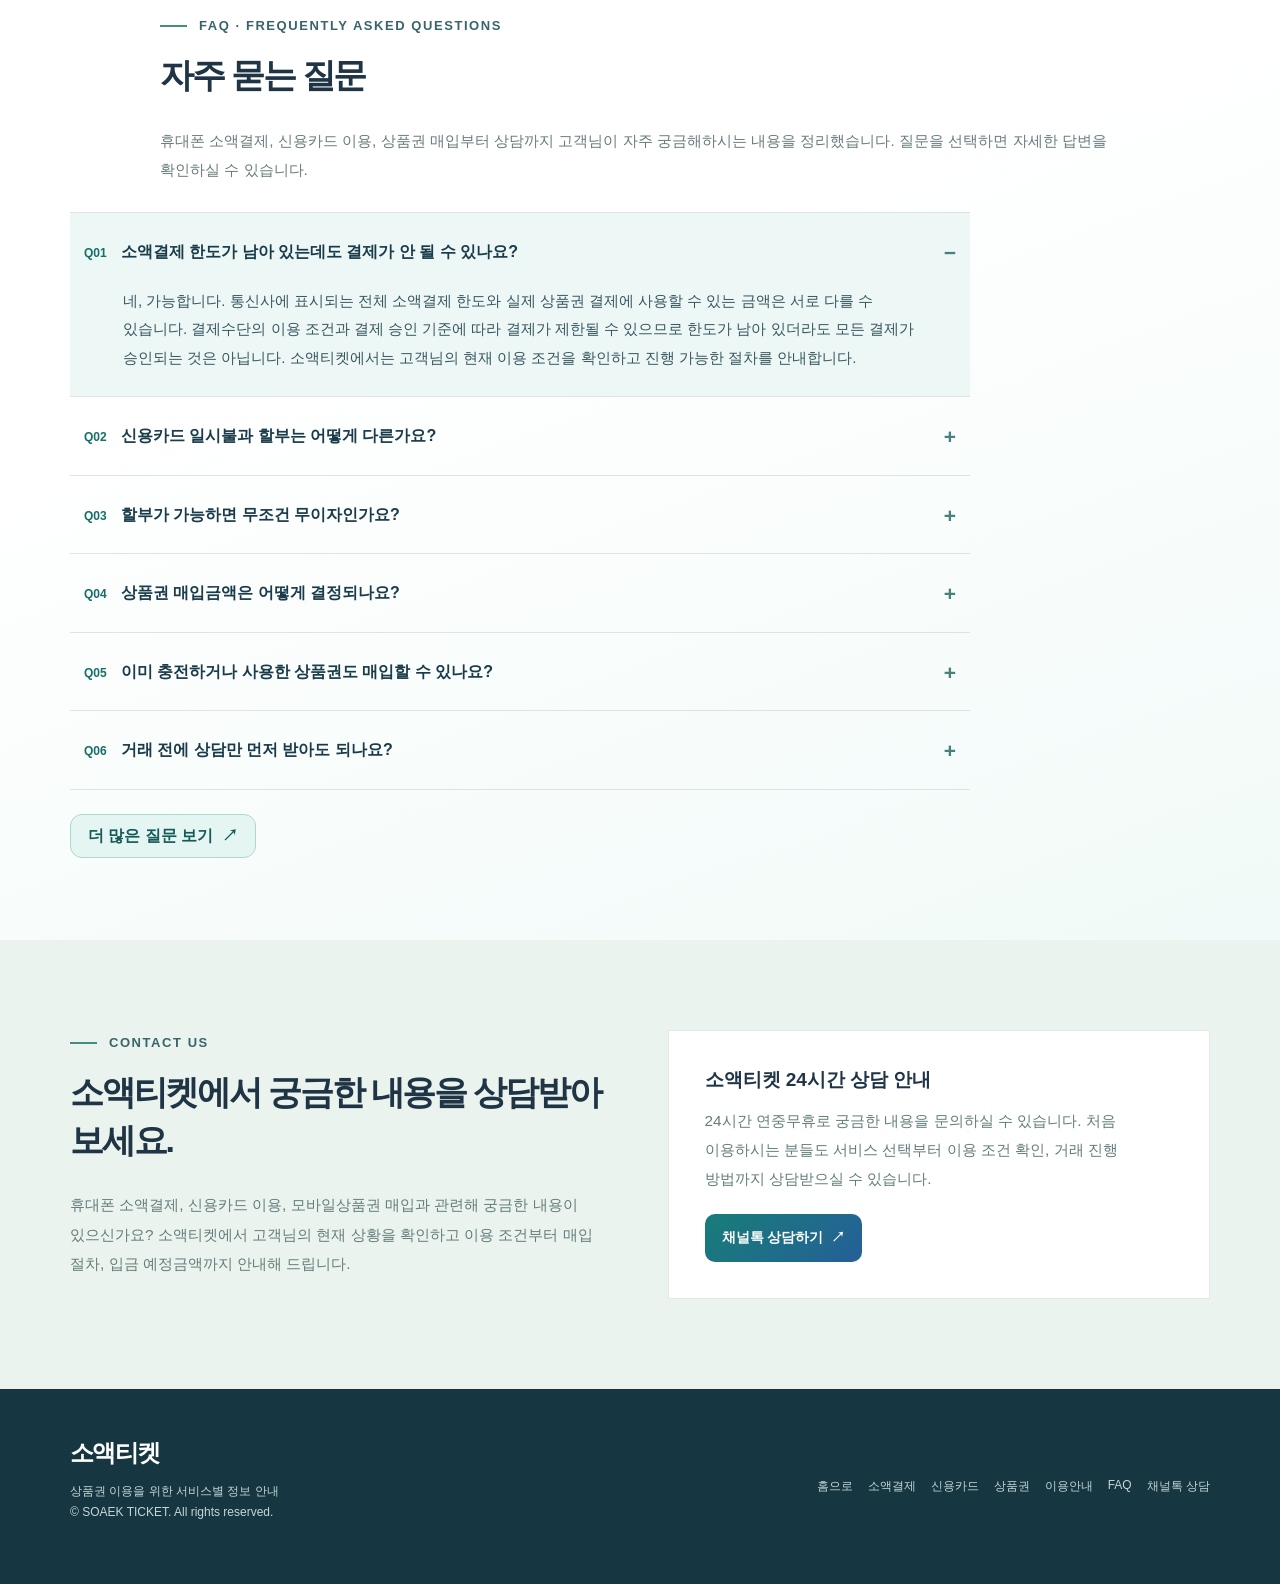
==== commit e59f9bc8: "Separate primary navigation links from submenu toggles" ====
--- a/public/index.html
+++ b/public/index.html
@@ -1,4 +1,4 @@
-<!DOCTYPE html><html lang="ko"><head><meta charset="utf-8"><meta name="viewport" content="width=device-width, initial-scale=1"><meta name="theme-color" content="#23414a"><meta name="robots" content="noindex,nofollow"><title>상품권 이용 안내 | 소액티켓</title><meta name="description" content="휴대폰 소액결제, 신용카드 상품권 구매, 모바일상품권 매입을 소액티켓에서 안내합니다."><link rel="stylesheet" href="assets/site.css"><script src="assets/site.js" defer></script></head><body><div class="utility"><div class="wrap"><span>소액티켓 · 상품권 이용 안내</span><div class="line"><span><i class="dot"></i>구매·매입 조건 확인</span><a href="faq.html#contact">온라인 문의 안내</a></div></div></div><header class="header site-header"><div class="wrap header-in brand-header"><a class="brand" href="index.html" aria-label="소액티켓 메인으로 이동"><span aria-hidden="true" class="brand-mark"><span>ST</span></span><span><span class="brand-name">소액티켓</span><span class="brand-en" style="display:block">SOAEK TICKET</span></span></a><div class="header-right"><span class="header-quiet">상품권 이용을 더 쉽게 안내합니다</span><a class="header-cta" href="https://koreagiftcard.channel.io/home?page=소액티켓" target="_blank" rel="noopener noreferrer" data-channel-talk>상담하기 <span aria-hidden="true">↗</span></a></div><button class="menu-toggle mobile-nav-toggle" aria-controls="menu-shell" aria-expanded="false" aria-label="전체 메뉴 열기" type="button"><span></span><span></span><span></span></button></div><div class="menu-shell" id="menu-shell"><nav class="primary-navigation wrap" aria-label="전체 서비스 메뉴"><div class="primary-item" data-menu-group="brand"><button type="button" class="primary-tab" data-menu-trigger="brand" aria-expanded="false" aria-controls="mega-menu">소액티켓 소개<span class="tab-caret" aria-hidden="true">⌄</span></button><div class="mobile-submenu"><a class="mobile-sub-link" href="/#about">소액티켓 소개</a><a class="mobile-sub-link" href="index.html#standards">서비스 운영 원칙</a><a class="mobile-sub-link" href="/#process">소액티켓 이용순서</a></div></div><div class="primary-item" data-menu-group="mobile"><button type="button" class="primary-tab" data-menu-trigger="mobile" aria-expanded="false" aria-controls="mega-menu">휴대폰 소액결제<span class="tab-caret" aria-hidden="true">⌄</span></button><div class="mobile-submenu"><a class="mobile-sub-link" href="mobile-payment.html#overview">서비스 안내</a><a class="mobile-sub-link" href="mobile-payment.html#limits">결제 한도</a><a class="mobile-sub-link" href="mobile-payment.html#troubleshooting">승인 제한·오류</a><a class="mobile-sub-link" href="mobile-payment.html#billing">청구·납부 정보</a></div></div><div class="primary-item" data-menu-group="credit"><button type="button" class="primary-tab" data-menu-trigger="credit" aria-expanded="false" aria-controls="mega-menu">신용카드 안내<span class="tab-caret" aria-hidden="true">⌄</span></button><div class="mobile-submenu"><a class="mobile-sub-link" href="credit-card.html#overview">상품권 카드 구매</a><a class="mobile-sub-link" href="credit-card.html#methods">일시불·할부 안내</a><a class="mobile-sub-link" href="credit-card.html#fees">결제 금액·무이자</a><a class="mobile-sub-link" href="credit-card.html#supported">카드별 이용 조건</a></div></div><div class="primary-item" data-menu-group="gift"><button type="button" class="primary-tab" data-menu-trigger="gift" aria-expanded="false" aria-controls="mega-menu">모바일상품권<span class="tab-caret" aria-hidden="true">⌄</span></button><div class="mobile-submenu"><a class="mobile-sub-link" href="giftcard.html#overview">상품권 매입 안내</a><a class="mobile-sub-link" href="giftcard.html#types">상품권 종류·권종</a><a class="mobile-sub-link" href="giftcard.html#condition">유효기간·사용 상태</a><a class="mobile-sub-link" href="giftcard.html#payout">매입금액·입금 확인</a></div></div><div class="primary-item" data-menu-group="usage"><button type="button" class="primary-tab" data-menu-trigger="usage" aria-expanded="false" aria-controls="mega-menu">이용안내<span class="tab-caret" aria-hidden="true">⌄</span></button><div class="mobile-submenu"><a class="mobile-sub-link" href="guide.html#steps">전체 이용 절차</a><a class="mobile-sub-link" href="guide.html#before">이용 전 점검</a><a class="mobile-sub-link" href="guide.html#result">거래 결과 확인</a><a class="mobile-sub-link" href="guide.html#privacy">안전한 정보 전달</a></div></div><div class="primary-item" data-menu-group="support"><button type="button" class="primary-tab" data-menu-trigger="support" aria-expanded="false" aria-controls="mega-menu">고객센터<span class="tab-caret" aria-hidden="true">⌄</span></button><div class="mobile-submenu"><a class="mobile-sub-link" href="faq.html#questions">자주 묻는 질문</a><a class="mobile-sub-link" href="faq.html#contact">상담 안내</a></div></div></nav><div class="mega-menu" id="mega-menu" aria-hidden="true"><div class="mega-menu-inner wrap"><div class="mega-grid"><section class="mega-column" data-menu-column="brand" aria-label="소액티켓 소개"><a class="mega-col-heading" href="index.html#about">소액티켓 소개</a><div class="mega-list"><a class="mega-sub-link" href="/#about">소액티켓 소개</a><a class="mega-sub-link" href="index.html#standards">서비스 운영 원칙</a><a class="mega-sub-link" href="/#process">소액티켓 이용순서</a></div></section><section class="mega-column" data-menu-column="mobile" aria-label="휴대폰 소액결제"><a class="mega-col-heading" href="mobile-payment.html#overview">휴대폰 소액결제</a><div class="mega-list"><a class="mega-sub-link" href="mobile-payment.html#overview">서비스 안내</a><a class="mega-sub-link" href="mobile-payment.html#limits">결제 한도</a><a class="mega-sub-link" href="mobile-payment.html#troubleshooting">승인 제한·오류</a><a class="mega-sub-link" href="mobile-payment.html#billing">청구·납부 정보</a></div></section><section class="mega-column" data-menu-column="credit" aria-label="신용카드 안내"><a class="mega-col-heading" href="credit-card.html#overview">신용카드 안내</a><div class="mega-list"><a class="mega-sub-link" href="credit-card.html#overview">상품권 카드 구매</a><a class="mega-sub-link" href="credit-card.html#methods">일시불·할부 안내</a><a class="mega-sub-link" href="credit-card.html#fees">결제 금액·무이자</a><a class="mega-sub-link" href="credit-card.html#supported">카드별 이용 조건</a></div></section><section class="mega-column" data-menu-column="gift" aria-label="모바일상품권"><a class="mega-col-heading" href="giftcard.html#overview">모바일상품권</a><div class="mega-list"><a class="mega-sub-link" href="giftcard.html#overview">상품권 매입 안내</a><a class="mega-sub-link" href="giftcard.html#types">상품권 종류·권종</a><a class="mega-sub-link" href="giftcard.html#condition">유효기간·사용 상태</a><a class="mega-sub-link" href="giftcard.html#payout">매입금액·입금 확인</a></div></section><section class="mega-column" data-menu-column="usage" aria-label="이용안내"><a class="mega-col-heading" href="guide.html#steps">이용안내</a><div class="mega-list"><a class="mega-sub-link" href="guide.html#steps">전체 이용 절차</a><a class="mega-sub-link" href="guide.html#before">이용 전 점검</a><a class="mega-sub-link" href="guide.html#result">거래 결과 확인</a><a class="mega-sub-link" href="guide.html#privacy">안전한 정보 전달</a></div></section><section class="mega-column" data-menu-column="support" aria-label="고객센터"><a class="mega-col-heading" href="faq.html#questions">고객센터</a><div class="mega-list"><a class="mega-sub-link" href="faq.html#questions">자주 묻는 질문</a><a class="mega-sub-link" href="faq.html#contact">상담 안내</a></div></section></div></div></div></div></header><main id="top" class="home-document">
+<!DOCTYPE html><html lang="ko"><head><meta charset="utf-8"><meta name="viewport" content="width=device-width, initial-scale=1"><meta name="theme-color" content="#23414a"><meta name="robots" content="noindex,nofollow"><title>상품권 이용 안내 | 소액티켓</title><meta name="description" content="휴대폰 소액결제, 신용카드 상품권 구매, 모바일상품권 매입을 소액티켓에서 안내합니다."><link rel="stylesheet" href="assets/site.css"><script src="assets/site.js" defer></script></head><body><div class="utility"><div class="wrap"><span>소액티켓 · 상품권 이용 안내</span><div class="line"><span><i class="dot"></i>구매·매입 조건 확인</span><a href="faq.html#contact">온라인 문의 안내</a></div></div></div><header class="header site-header"><div class="wrap header-in brand-header"><a class="brand" href="index.html" aria-label="소액티켓 메인으로 이동"><span aria-hidden="true" class="brand-mark"><span>ST</span></span><span><span class="brand-name">소액티켓</span><span class="brand-en" style="display:block">SOAEK TICKET</span></span></a><div class="header-right"><span class="header-quiet">상품권 이용을 더 쉽게 안내합니다</span><a class="header-cta" href="https://koreagiftcard.channel.io/home?page=소액티켓" target="_blank" rel="noopener noreferrer" data-channel-talk>상담하기 <span aria-hidden="true">↗</span></a></div><button class="menu-toggle mobile-nav-toggle" aria-controls="menu-shell" aria-expanded="false" aria-label="전체 메뉴 열기" type="button"><span></span><span></span><span></span></button></div><div class="menu-shell" id="menu-shell"><nav class="primary-navigation wrap" aria-label="전체 서비스 메뉴"><div class="primary-item" data-menu-group="brand"><div class="primary-tab"><a class="primary-link" href="/">소액티켓 소개</a><button class="primary-submenu-toggle" type="button" data-menu-trigger="brand" aria-expanded="false" aria-controls="mega-menu" aria-label="소액티켓 소개 하위 메뉴"><span class="tab-caret" aria-hidden="true">⌄</span></button></div><div class="mobile-submenu"><a class="mobile-sub-link" href="/#about">소액티켓 소개</a><a class="mobile-sub-link" href="index.html#standards">서비스 운영 원칙</a><a class="mobile-sub-link" href="/#process">소액티켓 이용순서</a></div></div><div class="primary-item" data-menu-group="mobile"><div class="primary-tab"><a class="primary-link" href="/mobile-payment">휴대폰 소액결제</a><button class="primary-submenu-toggle" type="button" data-menu-trigger="mobile" aria-expanded="false" aria-controls="mega-menu" aria-label="휴대폰 소액결제 하위 메뉴"><span class="tab-caret" aria-hidden="true">⌄</span></button></div><div class="mobile-submenu"><a class="mobile-sub-link" href="mobile-payment.html#overview">서비스 안내</a><a class="mobile-sub-link" href="mobile-payment.html#limits">결제 한도</a><a class="mobile-sub-link" href="mobile-payment.html#troubleshooting">승인 제한·오류</a><a class="mobile-sub-link" href="mobile-payment.html#billing">청구·납부 정보</a></div></div><div class="primary-item" data-menu-group="credit"><div class="primary-tab"><a class="primary-link" href="/credit-card">신용카드 안내</a><button class="primary-submenu-toggle" type="button" data-menu-trigger="credit" aria-expanded="false" aria-controls="mega-menu" aria-label="신용카드 안내 하위 메뉴"><span class="tab-caret" aria-hidden="true">⌄</span></button></div><div class="mobile-submenu"><a class="mobile-sub-link" href="credit-card.html#overview">상품권 카드 구매</a><a class="mobile-sub-link" href="credit-card.html#methods">일시불·할부 안내</a><a class="mobile-sub-link" href="credit-card.html#fees">결제 금액·무이자</a><a class="mobile-sub-link" href="credit-card.html#supported">카드별 이용 조건</a></div></div><div class="primary-item" data-menu-group="gift"><div class="primary-tab"><a class="primary-link" href="/giftcard">모바일상품권</a><button class="primary-submenu-toggle" type="button" data-menu-trigger="gift" aria-expanded="false" aria-controls="mega-menu" aria-label="모바일상품권 하위 메뉴"><span class="tab-caret" aria-hidden="true">⌄</span></button></div><div class="mobile-submenu"><a class="mobile-sub-link" href="giftcard.html#overview">상품권 매입 안내</a><a class="mobile-sub-link" href="giftcard.html#types">상품권 종류·권종</a><a class="mobile-sub-link" href="giftcard.html#condition">유효기간·사용 상태</a><a class="mobile-sub-link" href="giftcard.html#payout">매입금액·입금 확인</a></div></div><div class="primary-item" data-menu-group="usage"><div class="primary-tab"><a class="primary-link" href="/guide">이용안내</a><button class="primary-submenu-toggle" type="button" data-menu-trigger="usage" aria-expanded="false" aria-controls="mega-menu" aria-label="이용안내 하위 메뉴"><span class="tab-caret" aria-hidden="true">⌄</span></button></div><div class="mobile-submenu"><a class="mobile-sub-link" href="guide.html#steps">전체 이용 절차</a><a class="mobile-sub-link" href="guide.html#before">이용 전 점검</a><a class="mobile-sub-link" href="guide.html#result">거래 결과 확인</a><a class="mobile-sub-link" href="guide.html#privacy">안전한 정보 전달</a></div></div><div class="primary-item" data-menu-group="support"><div class="primary-tab"><a class="primary-link" href="/faq">고객센터</a><button class="primary-submenu-toggle" type="button" data-menu-trigger="support" aria-expanded="false" aria-controls="mega-menu" aria-label="고객센터 하위 메뉴"><span class="tab-caret" aria-hidden="true">⌄</span></button></div><div class="mobile-submenu"><a class="mobile-sub-link" href="faq.html#questions">자주 묻는 질문</a><a class="mobile-sub-link" href="faq.html#contact">상담 안내</a></div></div></nav><div class="mega-menu" id="mega-menu" aria-hidden="true"><div class="mega-menu-inner wrap"><div class="mega-grid"><section class="mega-column" data-menu-column="brand" aria-label="소액티켓 소개"><a class="mega-col-heading" href="index.html#about">소액티켓 소개</a><div class="mega-list"><a class="mega-sub-link" href="/#about">소액티켓 소개</a><a class="mega-sub-link" href="index.html#standards">서비스 운영 원칙</a><a class="mega-sub-link" href="/#process">소액티켓 이용순서</a></div></section><section class="mega-column" data-menu-column="mobile" aria-label="휴대폰 소액결제"><a class="mega-col-heading" href="mobile-payment.html#overview">휴대폰 소액결제</a><div class="mega-list"><a class="mega-sub-link" href="mobile-payment.html#overview">서비스 안내</a><a class="mega-sub-link" href="mobile-payment.html#limits">결제 한도</a><a class="mega-sub-link" href="mobile-payment.html#troubleshooting">승인 제한·오류</a><a class="mega-sub-link" href="mobile-payment.html#billing">청구·납부 정보</a></div></section><section class="mega-column" data-menu-column="credit" aria-label="신용카드 안내"><a class="mega-col-heading" href="credit-card.html#overview">신용카드 안내</a><div class="mega-list"><a class="mega-sub-link" href="credit-card.html#overview">상품권 카드 구매</a><a class="mega-sub-link" href="credit-card.html#methods">일시불·할부 안내</a><a class="mega-sub-link" href="credit-card.html#fees">결제 금액·무이자</a><a class="mega-sub-link" href="credit-card.html#supported">카드별 이용 조건</a></div></section><section class="mega-column" data-menu-column="gift" aria-label="모바일상품권"><a class="mega-col-heading" href="giftcard.html#overview">모바일상품권</a><div class="mega-list"><a class="mega-sub-link" href="giftcard.html#overview">상품권 매입 안내</a><a class="mega-sub-link" href="giftcard.html#types">상품권 종류·권종</a><a class="mega-sub-link" href="giftcard.html#condition">유효기간·사용 상태</a><a class="mega-sub-link" href="giftcard.html#payout">매입금액·입금 확인</a></div></section><section class="mega-column" data-menu-column="usage" aria-label="이용안내"><a class="mega-col-heading" href="guide.html#steps">이용안내</a><div class="mega-list"><a class="mega-sub-link" href="guide.html#steps">전체 이용 절차</a><a class="mega-sub-link" href="guide.html#before">이용 전 점검</a><a class="mega-sub-link" href="guide.html#result">거래 결과 확인</a><a class="mega-sub-link" href="guide.html#privacy">안전한 정보 전달</a></div></section><section class="mega-column" data-menu-column="support" aria-label="고객센터"><a class="mega-col-heading" href="faq.html#questions">고객센터</a><div class="mega-list"><a class="mega-sub-link" href="faq.html#questions">자주 묻는 질문</a><a class="mega-sub-link" href="faq.html#contact">상담 안내</a></div></section></div></div></div></div></header><main id="top" class="home-document">
 <section aria-label="소액티켓 대표 배너" class="hero">
 <div aria-hidden="false" class="hero-slide hero-slide-intro hero-slide-original on">
   <div class="hero-inner">
--- a/public/assets/site.css
+++ b/public/assets/site.css
@@ -37,10 +37,10 @@
 .primary-item{position:relative;min-width:0}
 .primary-item+.primary-item:before{content:'';position:absolute;left:0;top:18px;height:22px;width:1px;background:#eceeed}
 .primary-tab{background:none;border:0;width:100%;height:100%;padding:0 7px;display:flex;gap:5px;align-items:center;justify-content:center;font-size:15px;font-weight:690;letter-spacing:-.05em;color:#304150;white-space:nowrap;transition:color .15s,background-color .15s}
-.primary-tab:hover,.primary-tab:focus-visible{color:#b96b2d;background:#faf5ed;outline-offset:-3px}
-.primary-tab[aria-expanded="true"]{background:#efa24e;color:#fff}
+.primary-tab:hover,.primary-tab:focus-within{color:#b96b2d;background:#faf5ed;outline-offset:-3px}
+.primary-item.is-selected > .primary-tab{background:#efa24e;color:#fff}
 .tab-caret{font-size:14px;opacity:.65;transition:transform .22s}
-.primary-tab[aria-expanded="true"] .tab-caret{transform:rotate(180deg)}
+.primary-submenu-toggle[aria-expanded="true"] .tab-caret{transform:rotate(180deg)}
 .mobile-submenu{display:none}
 .mega-menu{position:absolute;top:100%;left:0;right:0;display:none;z-index:210;background:#fff;border-top:1px solid #ebe8e4;box-shadow:0 20px 35px rgba(22,40,47,.15)}
 .mega-menu.is-open{display:block;animation:menuDown .16s ease-out}
@@ -94,7 +94,7 @@
  .primary-item+.primary-item:before{display:none}
  .primary-item{border-bottom:1px solid #e8edeb}
  .primary-tab{height:55px;justify-content:space-between;font-size:15px;padding:0 7px}
- .primary-tab[aria-expanded="true"]{background:#fff;color:#ce762f}
+ .primary-item.is-selected > .primary-tab{background:#fff;color:#ce762f}
  .tab-caret{font-size:20px}
  .mobile-submenu{display:none;padding:2px 5px 15px 18px;background:#fafaf8}
  .primary-item.is-selected .mobile-submenu{display:flex;flex-direction:column;gap:0}
@@ -1344,3 +1344,22 @@
 
 /* The document scroll padding already accounts for the introduction anchors. */
 .home-document > :is(#about, #process) { scroll-margin-top: 0; }
+
+.primary-link { display: flex; align-items: center; min-height: 44px; color: inherit; }
+.primary-submenu-toggle {
+  display: grid;
+  place-items: center;
+  width: 32px;
+  min-height: 44px;
+  padding: 0;
+  border: 0;
+  background: transparent;
+  color: inherit;
+  cursor: pointer;
+}
+.primary-link:focus-visible,
+.primary-submenu-toggle:focus-visible { outline: 2px solid currentColor; outline-offset: -2px; }
+@media (max-width: 1050px) {
+  .primary-link { flex: 1; height: 100%; }
+  .primary-submenu-toggle { width: 44px; }
+}
